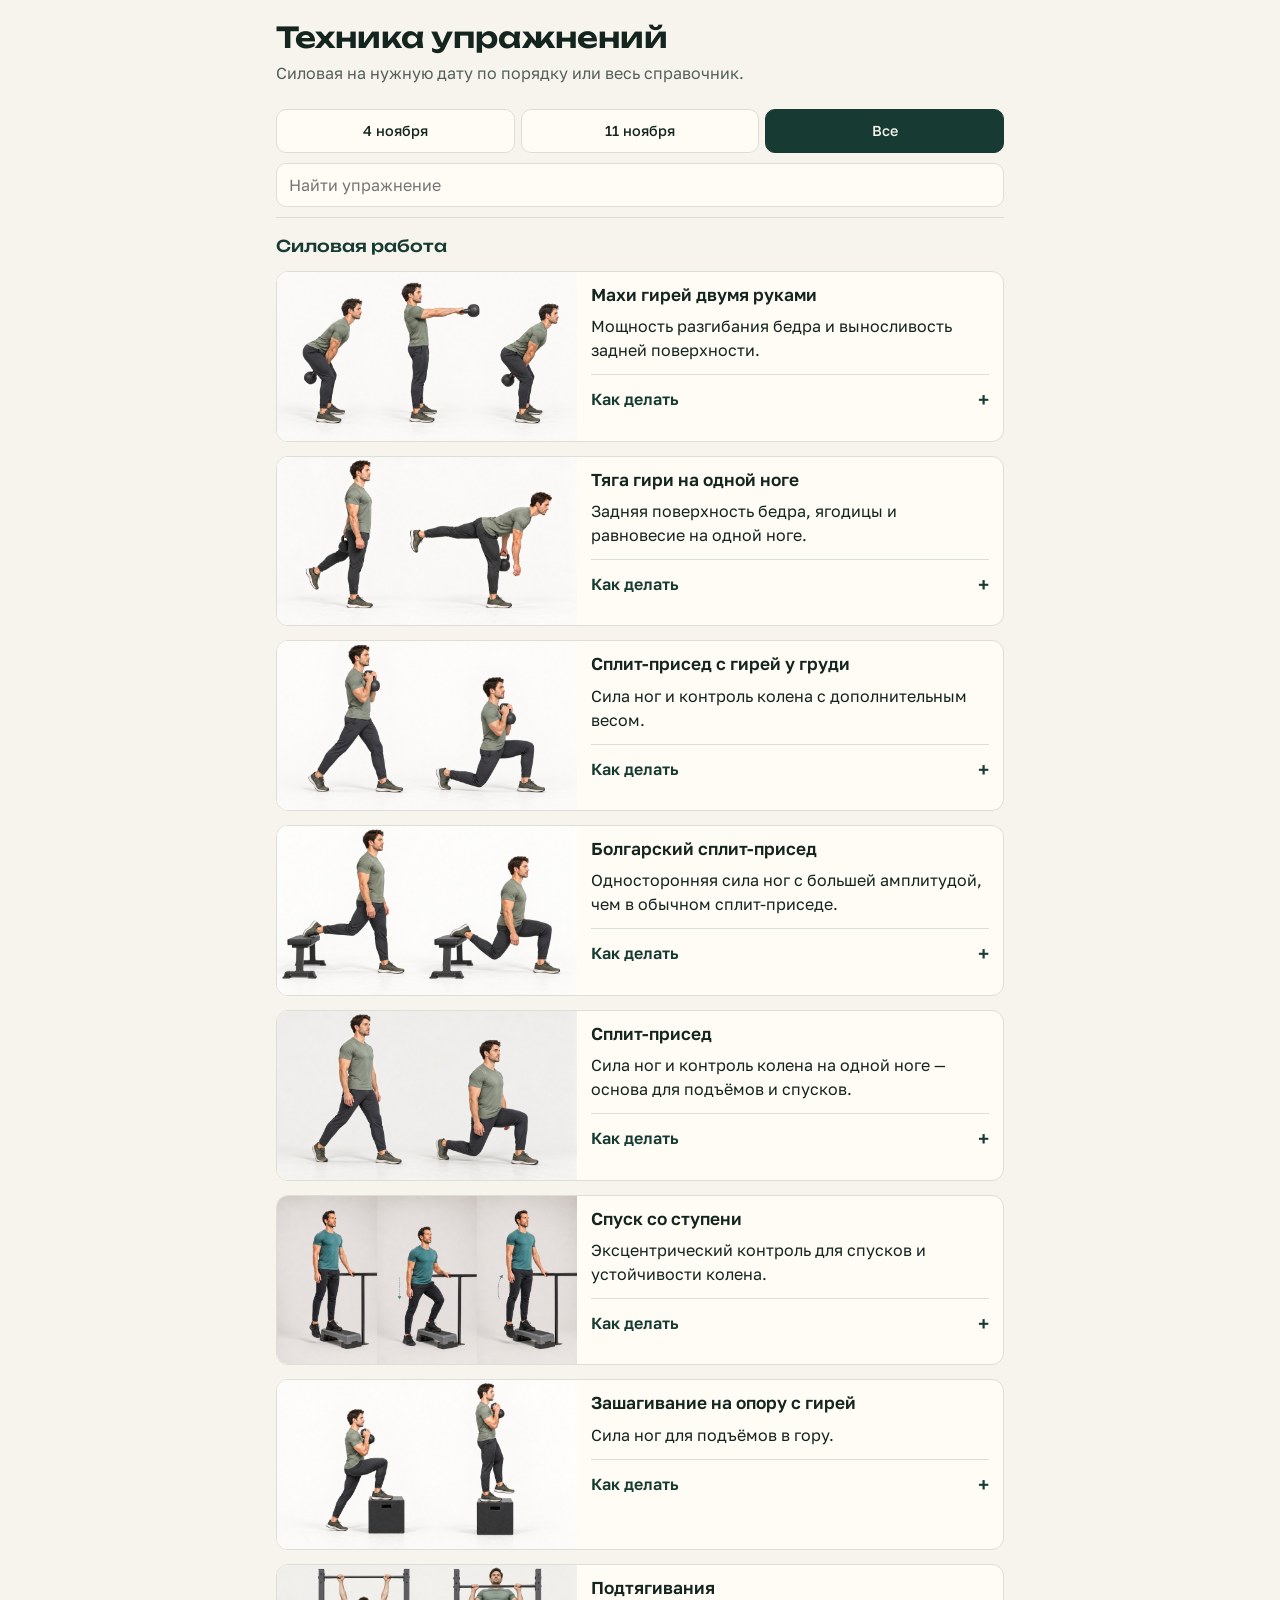
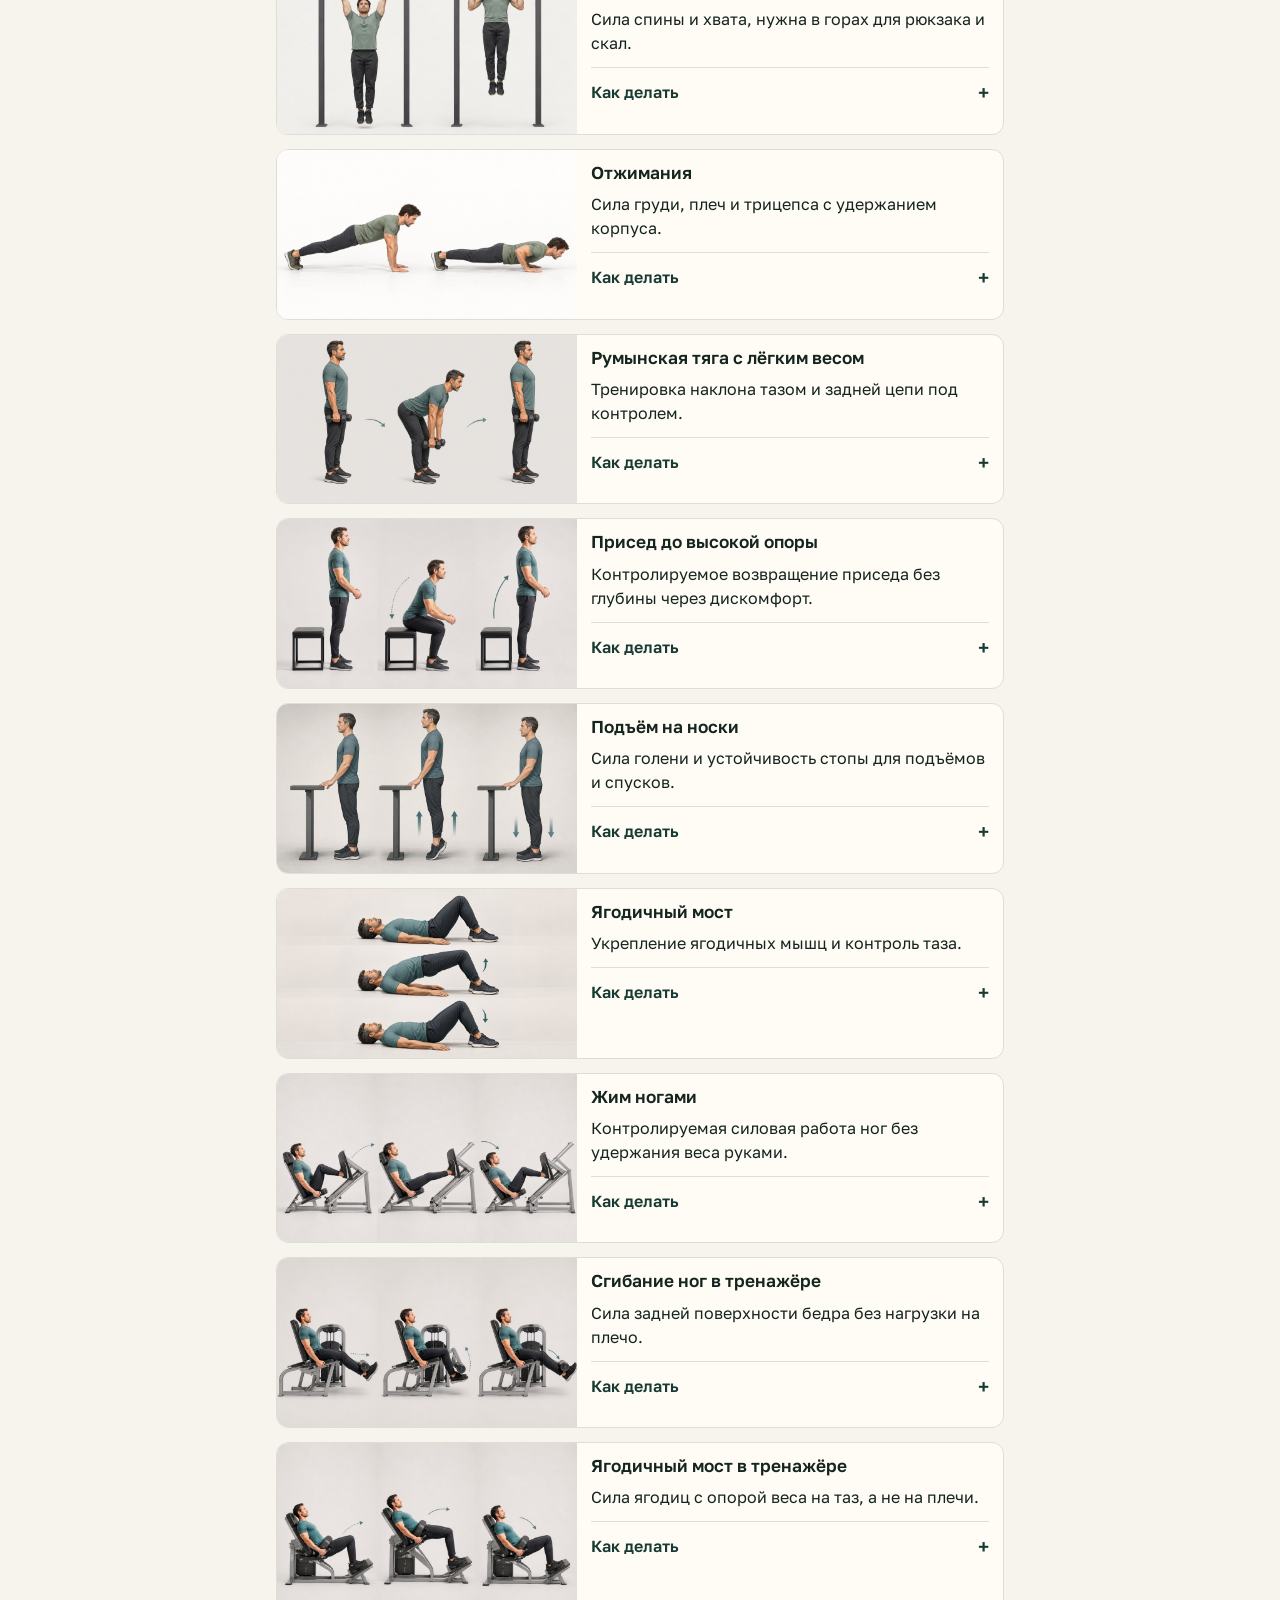
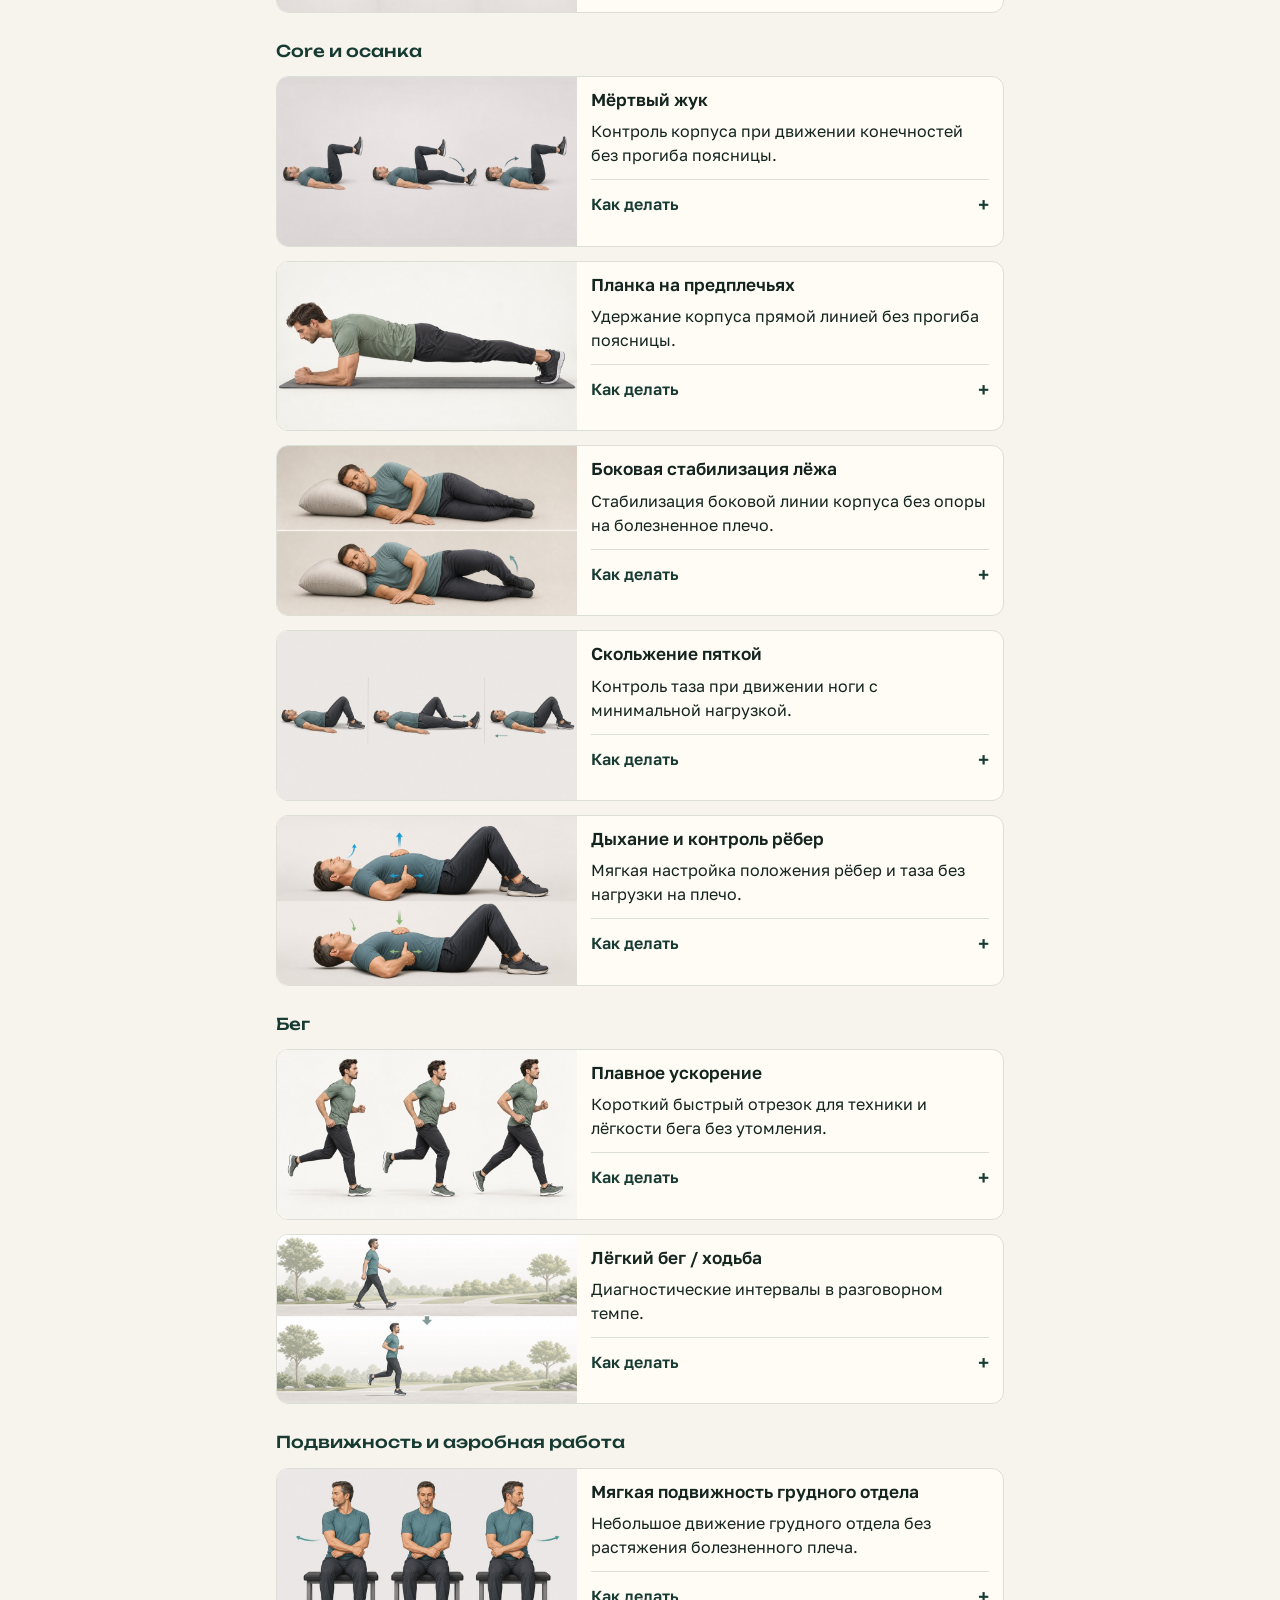
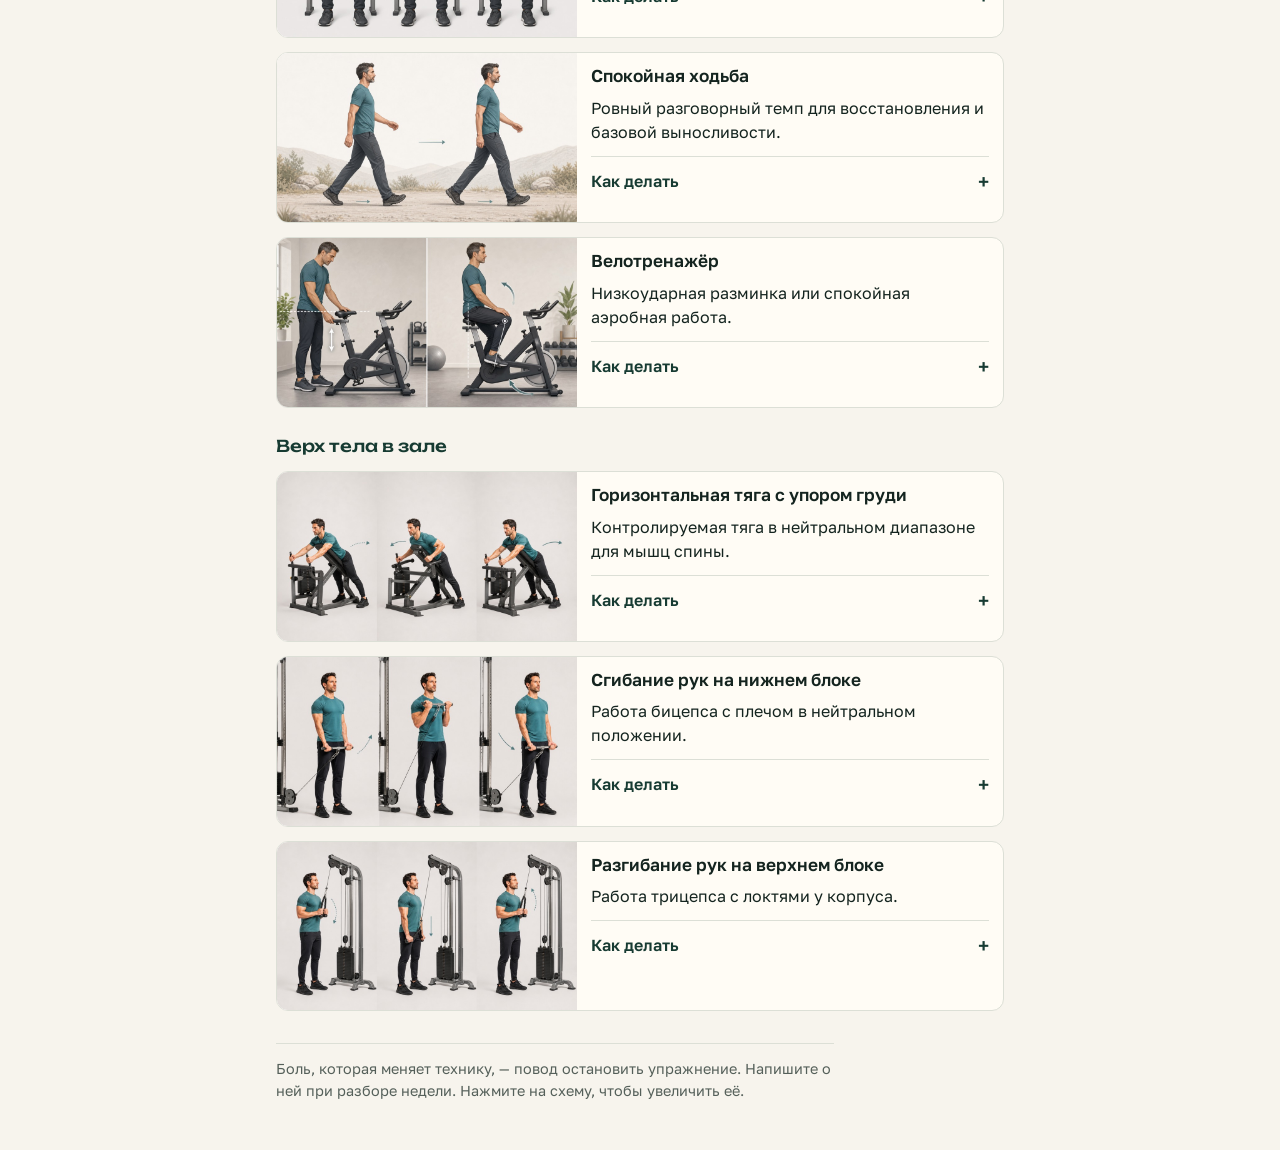
==== technique/index.html @ 40f70eac "feat: страница техники упражнений на GitHub Pages Схемы и техника из каталога приложения и силовые 4" ====
<!doctype html>
<html lang="ru">
<head>
<meta charset="utf-8">
<meta name="viewport" content="width=device-width,initial-scale=1,viewport-fit=cover">
<meta name="robots" content="noindex">
<style>:root{color-scheme:light;padding-top:env(safe-area-inset-top,0px);padding-bottom:env(safe-area-inset-bottom,0px)}body{margin:0;font:14px system-ui}img{max-width:100%}[hidden]{display:none!important}</style>
<title>Техника упражнений</title>
<meta name="claude:viewport-fit-sides" content="cover">
<link rel="preconnect" href="https://fonts.googleapis.com">
<link rel="stylesheet" href="https://fonts.googleapis.com/css2?family=Golos+Text:wght@400;500;600;700&family=Unbounded:wght@500;600&display=swap">
<style>
/* Layout: one column for one hand at the gym; picture first, dose in a sun chip, technique on demand. Colours follow the Горная форма app. */
:root{--bg:#F7F4ED;--surface:#FFFCF5;--fg:#14241F;--muted:#55605A;--line:#DCDFD6;--accent:#173B32;--on-accent:#F7F4ED;--sun:#F2C45E;--on-sun:#2B2208;--sans:"Golos Text",system-ui,-apple-system,"Segoe UI",Roboto,sans-serif;--display:"Unbounded","Golos Text",system-ui,sans-serif}
@media (prefers-color-scheme:dark){:root:not([data-theme="light"]){--bg:#101714;--surface:#17201C;--fg:#E8EEE9;--muted:#A3B0A8;--line:#2C3832;--accent:#A9D1B6;--on-accent:#0D2923;--sun:#F2C45E;--on-sun:#2B2208;color-scheme:dark}}
:root[data-theme="dark"]{--bg:#101714;--surface:#17201C;--fg:#E8EEE9;--muted:#A3B0A8;--line:#2C3832;--accent:#A9D1B6;--on-accent:#0D2923;--sun:#F2C45E;--on-sun:#2B2208;color-scheme:dark}
*{box-sizing:border-box}
body{background:var(--bg);color:var(--fg);font:400 16px/1.5 var(--sans)}
body::before{content:"";position:fixed;inset:0 0 auto;height:env(safe-area-inset-top,0px);z-index:10;background:var(--bg)}
.wrap{max-width:760px;margin:0 auto;padding-left:max(16px,env(safe-area-inset-left,0px));padding-right:max(16px,env(safe-area-inset-right,0px));padding-block:20px 48px}
h1{font:600 clamp(1.35rem,5vw,1.8rem)/1.2 var(--display);margin:0;text-wrap:balance}
.sub{margin:6px 0 0;color:var(--muted)}
.bar{position:sticky;top:env(safe-area-inset-top,0px);z-index:5;background:var(--bg);margin-top:14px;padding-block:10px;display:grid;gap:10px;border-bottom:1px solid var(--line)}
.tabs{display:flex;gap:6px}
.tabs button{flex:1 1 0;min-width:0;min-height:44px;padding:6px 8px;border:1px solid var(--line);border-radius:10px;background:var(--surface);color:var(--fg);font:500 .9rem/1.2 var(--sans);cursor:pointer}
.tabs button[aria-selected="true"]{background:var(--accent);border-color:var(--accent);color:var(--on-accent)}
input[type=search]{width:100%;min-height:44px;padding:8px 12px;border:1px solid var(--line);border-radius:10px;background:var(--surface);color:var(--fg);font:400 1rem var(--sans)}
:focus-visible{outline:2px solid var(--accent);outline-offset:2px}
.view{display:grid;gap:28px;padding-top:18px}
.goal{margin:0;max-width:62ch;color:var(--fg)}
.goal strong{font-weight:600}
.block{display:grid;gap:14px}
.block>header{display:grid;gap:2px}
h2{font:500 1.02rem/1.3 var(--display);margin:0;color:var(--accent)}
.note{margin:0;color:var(--muted);font-size:.875rem}
.ex{display:grid;gap:0;background:var(--surface);border:1px solid var(--line);border-radius:12px;overflow:hidden}
.pic{display:block;width:100%;padding:0;border:0;background:#fff;cursor:zoom-in}
.pic img{display:block;width:100%;height:auto;aspect-ratio:16/9;object-fit:contain}
.body{display:grid;gap:8px;padding:12px 14px 14px;min-width:0}
h3{font:600 1.08rem/1.3 var(--sans);margin:0}
.dose{justify-self:start;margin:0;padding:2px 10px;border-radius:8px;background:var(--sun);color:var(--on-sun);font-weight:600;font-size:.92rem;font-variant-numeric:tabular-nums}
.cue{margin:0;max-width:62ch}
.plain{display:grid;gap:6px;padding-block:2px}
.plain .cue{color:var(--muted)}
details{border-top:1px solid var(--line);margin-top:4px;padding-top:4px}
summary{min-height:40px;display:flex;align-items:center;gap:8px;cursor:pointer;font-weight:600;color:var(--accent);list-style:none}
summary::-webkit-details-marker{display:none}
summary::after{content:"+";font:500 1.25rem/1 var(--sans);margin-left:auto}
details[open] summary::after{content:"−"}
dl{margin:4px 0 6px;display:grid;gap:10px}
dt{font-size:.78rem;font-weight:600;letter-spacing:.04em;text-transform:uppercase;color:var(--muted)}
dd{margin:2px 0 0;max-width:62ch}
dd ul{margin:0;padding-left:1.1em}
.empty{margin:0;color:var(--muted)}
footer{margin-top:32px;padding-top:14px;border-top:1px solid var(--line);color:var(--muted);font-size:.9rem;max-width:62ch}
dialog{border:0;padding:0;max-width:min(96vw,1100px);width:100%;background:#fff;border-radius:12px}
dialog::backdrop{background:rgba(5,15,12,.82)}
dialog img{display:block;width:100%;height:auto}
dialog button{display:block;width:100%;min-height:48px;border:0;background:#173B32;color:#F7F4ED;font:600 1rem var(--sans);cursor:pointer}
@media (min-width:680px){.ex{grid-template-columns:minmax(0,300px) minmax(0,1fr);align-items:start}.pic{height:100%}.pic img{height:100%}}
</style>
<div class="wrap">
<h1>Техника упражнений</h1>
<p class="sub">Силовая на нужную дату по порядку или весь справочник.</p>
<div class="bar">
<div class="tabs" role="tablist" aria-label="Что показать">
<button type="button" role="tab" id="tab-nov4" data-view="nov4" aria-selected="false">4 ноября</button>
<button type="button" role="tab" id="tab-nov11" data-view="nov11" aria-selected="false">11 ноября</button>
<button type="button" role="tab" id="tab-all" data-view="all" aria-selected="false">Все</button>
</div>
<input type="search" id="q" placeholder="Найти упражнение" aria-label="Найти упражнение" hidden>
</div>
<main>
<div class="view" id="view-nov4"><p class="goal"><strong>Усилие 6–7 из 10.</strong> Последние 2–3 повтора даются с трудом. Опускание медленное, техника не ломается. Без боли в колене и плече.</p><div class="plain"><h3>Разминка</h3><p class="dose">8 минут</p><p class="cue">Спокойная ходьба, подвижность суставов, несколько махов и приседаний без веса.</p></div><section class="block"><header><h2>Махи и тяга</h2><p class="note">Круг, 3 раунда · 30 сек между упражнениями · 90 сек после круга</p></header><article class="ex" data-search="махи гирей махи гирей двумя руками мощность разгибания бедра и выносливость задней поверхности. силовая работа ">
<button class="pic" type="button" data-zoom="img/kettlebell_swing.jpg" aria-label="Увеличить схему: Махи гирей"><img src="img/kettlebell_swing.jpg" alt="Схема: Махи гирей" loading="lazy" width="960" height="540"></button>
<div class="body"><h3>Махи гирей</h3><p class="dose">3 × 15 · 16 кг</p><p class="cue">Наклон от таза с ровной спиной, гиря между бёдер, затем резкое разгибание таза: гиря поднимается до груди за счёт бёдер, а не рук.</p>
<details><summary>Как делать</summary><dl>
<dt>Подготовка</dt><dd>Стопы чуть шире плеч, гиря перед собой; наклонитесь от таза с ровной спиной и возьмите её двумя руками.</dd>
<dt>Выполнение</dt><dd>Отведите гирю между бёдер и резко выпрямите таз: гиря поднимается до уровня груди за счёт бёдер, а не рук.</dd>
<dt>Дыхание</dt><dd>Короткий выдох в верхней точке.</dd>
<dt>Частые ошибки</dt><dd><ul><li>Приседать вместо наклона</li><li>Поднимать гирю руками</li><li>Переразгибаться в пояснице вверху</li></ul></dd>
</dl></details></div></article><article class="ex" data-search="тяга гири на одной ноге тяга гири на одной ноге задняя поверхность бедра, ягодицы и равновесие на одной ноге. силовая работа ">
<button class="pic" type="button" data-zoom="img/single_leg_kb_deadlift.jpg" aria-label="Увеличить схему: Тяга гири на одной ноге"><img src="img/single_leg_kb_deadlift.jpg" alt="Схема: Тяга гири на одной ноге" loading="lazy" width="960" height="540"></button>
<div class="body"><h3>Тяга гири на одной ноге</h3><p class="dose">3 × 8 на ногу · 16 кг</p><p class="cue">Гиря в руке со стороны свободной ноги. Наклон от таза с ровной спиной, свободная нога назад на одной линии с корпусом; колено опорной ноги слегка согнуто.</p>
<details><summary>Как делать</summary><dl>
<dt>Подготовка</dt><dd>Встаньте на одну ногу, колено слегка согнуто, гиря в руке со стороны свободной ноги.</dd>
<dt>Выполнение</dt><dd>Наклонитесь от таза с ровной спиной, вытягивая свободную ногу назад на одной линии с корпусом, и вернитесь.</dd>
<dt>Дыхание</dt><dd>Вдох при наклоне, выдох при подъёме.</dd>
<dt>Частые ошибки</dt><dd><ul><li>Округлять спину</li><li>Разворачивать таз</li><li>Тянуться гирей к полу за счёт спины</li></ul></dd>
</dl></details></div></article></section><section class="block"><header><h2>Ноги</h2><p class="note">Обычные подходы</p></header><article class="ex" data-search="сплит-присед с гирей у груди сплит-присед с гирей у груди сила ног и контроль колена с дополнительным весом. силовая работа ">
<button class="pic" type="button" data-zoom="img/goblet_split_squat.jpg" aria-label="Увеличить схему: Сплит-присед с гирей у груди"><img src="img/goblet_split_squat.jpg" alt="Схема: Сплит-присед с гирей у груди" loading="lazy" width="960" height="540"></button>
<div class="body"><h3>Сплит-присед с гирей у груди</h3><p class="dose">3 × 8 на ногу · 16 кг · отдых 90 сек</p><p class="cue">Гиря за рожки у груди, разножка, обе стопы на полу. Три секунды вниз, корпус прямо, колено над стопой.</p>
<details><summary>Как делать</summary><dl>
<dt>Подготовка</dt><dd>Держите гирю за рожки у груди, поставьте ноги в разножку, обе стопы на полу.</dd>
<dt>Выполнение</dt><dd>Опускайтесь вертикально, пока заднее колено почти не коснётся пола; корпус прямо, переднее колено над стопой.</dd>
<dt>Дыхание</dt><dd>Вдох при опускании, выдох при подъёме.</dd>
<dt>Частые ошибки</dt><dd><ul><li>Наклоняться вперёд</li><li>Заваливать колено внутрь</li><li>Отталкиваться задней ногой</li></ul></dd>
</dl></details></div></article><article class="ex" data-search="болгарский сплит-присед болгарский сплит-присед односторонняя сила ног с большей амплитудой, чем в обычном сплит-приседе. силовая работа ">
<button class="pic" type="button" data-zoom="img/bulgarian_split_squat.jpg" aria-label="Увеличить схему: Болгарский сплит-присед"><img src="img/bulgarian_split_squat.jpg" alt="Схема: Болгарский сплит-присед" loading="lazy" width="960" height="540"></button>
<div class="body"><h3>Болгарский сплит-присед</h3><p class="dose">3 × 8 на ногу · медленно вниз · отдых 75 сек</p><p class="cue">Подъём задней стопы на скамье или стуле. Три секунды вниз до бедра почти параллельно полу, колено над стопой.</p>
<details><summary>Как делать</summary><dl>
<dt>Подготовка</dt><dd>Встаньте спиной к устойчивой скамье или стулу и положите на неё подъём задней стопы.</dd>
<dt>Выполнение</dt><dd>Опуститесь до бедра передней ноги почти параллельно полу и поднимитесь; колено над стопой.</dd>
<dt>Дыхание</dt><dd>Вдох при опускании, выдох при подъёме.</dd>
<dt>Частые ошибки</dt><dd><ul><li>Ставить переднюю ногу слишком близко</li><li>Заваливать колено внутрь</li><li>Опираться на заднюю ногу</li></ul></dd>
</dl></details></div></article><article class="ex" data-search="спуск со ступени спуск со ступени эксцентрический контроль для спусков и устойчивости колена. силовая работа ">
<button class="pic" type="button" data-zoom="img/step_down.jpg" aria-label="Увеличить схему: Спуск со ступени"><img src="img/step_down.jpg" alt="Схема: Спуск со ступени" loading="lazy" width="960" height="540"></button>
<div class="body"><h3>Спуск со ступени</h3><p class="dose">2 × 10 на ногу · медленно вниз · отдых 60 сек</p><p class="cue">Ступень повыше, чем раньше. Четыре секунды вниз, таз ровно, колено не заваливается внутрь. Без боли сзади колена.</p>
<details><summary>Как делать</summary><dl>
<dt>Подготовка</dt><dd>Встаньте на устойчивую ступень, для равновесия используйте опору без переноса веса на руку.</dd>
<dt>Выполнение</dt><dd>Опускайте свободную пятку к полу за 4 секунды, колено опорной ноги держите над стопой, таз ровно.</dd>
<dt>Дыхание</dt><dd>Дышите свободно, не задерживайте дыхание.</dd>
<dt>Частые ошибки</dt><dd><ul><li>Падать вниз</li><li>Заваливать колено внутрь</li><li>Брать ступень, на которой колено болит</li></ul></dd>
</dl></details></div></article></section><section class="block"><header><h2>Верх тела</h2><p class="note">Круг, 3 раунда · 30 сек между упражнениями · 90 сек после круга</p></header><article class="ex" data-search="подтягивания подтягивания сила спины и хвата, нужна в горах для рюкзака и скал. силовая работа ">
<button class="pic" type="button" data-zoom="img/pull_up.jpg" aria-label="Увеличить схему: Подтягивания"><img src="img/pull_up.jpg" alt="Схема: Подтягивания" loading="lazy" width="960" height="540"></button>
<div class="body"><h3>Подтягивания</h3><p class="dose">3 × 8</p><p class="cue">Без раскачивания, рывков и отказа.</p>
<details><summary>Как делать</summary><dl>
<dt>Подготовка</dt><dd>Хват сверху чуть шире плеч, повисните на прямых руках, лопатки слегка сведены и опущены.</dd>
<dt>Выполнение</dt><dd>Подтянитесь до подбородка над перекладиной без рывка и раскачки, опуститесь под контролем до прямых рук.</dd>
<dt>Дыхание</dt><dd>Выдох на подъёме, вдох при опускании.</dd>
<dt>Частые ошибки</dt><dd><ul><li>Раскачиваться и помогать ногами</li><li>Не выпрямлять руки внизу</li><li>Тянуться подбородком вперёд</li></ul></dd>
</dl></details></div></article><article class="ex" data-search="отжимания отжимания сила груди, плеч и трицепса с удержанием корпуса. силовая работа ">
<button class="pic" type="button" data-zoom="img/push_up.jpg" aria-label="Увеличить схему: Отжимания"><img src="img/push_up.jpg" alt="Схема: Отжимания" loading="lazy" width="960" height="540"></button>
<div class="body"><h3>Отжимания</h3><p class="dose">3 × 20</p><p class="cue">Локти под 30–45° к корпусу, тело — прямая линия. Закончите до отказа.</p>
<details><summary>Как делать</summary><dl>
<dt>Подготовка</dt><dd>Ладони на полу под плечами, тело — прямая линия от головы до пяток.</dd>
<dt>Выполнение</dt><dd>Опуститесь грудью к полу, локти под углом 30–45° к корпусу, и выжмитесь обратно без провисания таза.</dd>
<dt>Дыхание</dt><dd>Вдох при опускании, выдох при подъёме.</dd>
<dt>Частые ошибки</dt><dd><ul><li>Провисать в пояснице</li><li>Разводить локти в стороны</li><li>Тянуть голову вперёд</li></ul></dd>
</dl></details></div></article></section><section class="block"><header><h2>Икры и core</h2><p class="note">Круг, 2 раунда · 30 сек между упражнениями · 60 сек после круга</p></header><article class="ex" data-search="подъём на носок одной ногой подъём на носки сила голени и устойчивость стопы для подъёмов и спусков. силовая работа ">
<button class="pic" type="button" data-zoom="img/single_leg_calf_raise.jpg" aria-label="Увеличить схему: Подъём на носок одной ногой"><img src="img/single_leg_calf_raise.jpg" alt="Схема: Подъём на носок одной ногой" loading="lazy" width="960" height="540"></button>
<div class="body"><h3>Подъём на носок одной ногой</h3><p class="dose">2 × 15 на ногу</p><p class="cue">Лёгкая опора для равновесия, полная амплитуда, три секунды вниз.</p>
<details><summary>Как делать</summary><dl>
<dt>Подготовка</dt><dd>Встаньте у устойчивой опоры, стопы параллельно, давление распределено равномерно.</dd>
<dt>Выполнение</dt><dd>Поднимитесь на носки, задержитесь и медленно опуститесь до пола.</dd>
<dt>Дыхание</dt><dd>Выдох на подъёме, вдох при опускании.</dd>
<dt>Частые ошибки</dt><dd><ul><li>Заваливать стопы наружу</li><li>Пружинить</li><li>Переносить вес на руки</li></ul></dd>
</dl></details></div></article><article class="ex" data-search="ягодичный мост на одной ноге ягодичный мост укрепление ягодичных мышц и контроль таза. силовая работа ">
<button class="pic" type="button" data-zoom="img/single_leg_bridge.jpg" aria-label="Увеличить схему: Ягодичный мост на одной ноге"><img src="img/single_leg_bridge.jpg" alt="Схема: Ягодичный мост на одной ноге" loading="lazy" width="960" height="540"></button>
<div class="body"><h3>Ягодичный мост на одной ноге</h3><p class="dose">2 × 12 на ногу</p><p class="cue">Таз ровный, пауза вверху.</p>
<details><summary>Как делать</summary><dl>
<dt>Подготовка</dt><dd>Лягте на спину, стопы на ширине таза, колени согнуты, руки лежат без боли.</dd>
<dt>Выполнение</dt><dd>Поднимите таз до прямой линии плечи–таз–колени, сделайте паузу и опуститесь медленно.</dd>
<dt>Дыхание</dt><dd>Выдох на подъёме, вдох при опускании.</dd>
<dt>Частые ошибки</dt><dd><ul><li>Переразгибать поясницу</li><li>Отталкиваться шеей</li><li>Разводить колени</li></ul></dd>
</dl></details></div></article><article class="ex" data-search="мёртвый жук мёртвый жук контроль корпуса при движении конечностей без прогиба поясницы. core и осанка ">
<button class="pic" type="button" data-zoom="img/dead_bug_legs.jpg" aria-label="Увеличить схему: Мёртвый жук"><img src="img/dead_bug_legs.jpg" alt="Схема: Мёртвый жук" loading="lazy" width="960" height="540"></button>
<div class="body"><h3>Мёртвый жук</h3><p class="dose">2 × 10 на сторону</p><p class="cue">Лёжа на спине, рёбра и таз неподвижны, плавно двигайте руками и ногами.</p>
<details><summary>Как делать</summary><dl>
<dt>Подготовка</dt><dd>Лягте на спину, бедра над тазом, руки оставьте в удобном положении.</dd>
<dt>Выполнение</dt><dd>Поочерёдно опускайте пятку к полу, удерживая рёбра и таз неподвижными.</dd>
<dt>Дыхание</dt><dd>Длинный выдох во время опускания ноги, вдох при возврате.</dd>
<dt>Частые ошибки</dt><dd><ul><li>Прогибать поясницу</li><li>Двигаться слишком быстро</li><li>Напрягать плечи</li></ul></dd>
</dl></details></div></article><article class="ex" data-search="планка на предплечьях планка на предплечьях удержание корпуса прямой линией без прогиба поясницы. core и осанка ">
<button class="pic" type="button" data-zoom="img/forearm_plank.jpg" aria-label="Увеличить схему: Планка на предплечьях"><img src="img/forearm_plank.jpg" alt="Схема: Планка на предплечьях" loading="lazy" width="960" height="540"></button>
<div class="body"><h3>Планка на предплечьях</h3><p class="dose">2 × 60 сек</p><p class="cue">Локти под плечами, тело — прямая линия, дыхание свободное.</p>
<details><summary>Как делать</summary><dl>
<dt>Подготовка</dt><dd>Локти точно под плечами, предплечья на полу, опора на носки.</dd>
<dt>Выполнение</dt><dd>Удерживайте прямую линию от головы до пяток: живот подтянут, ягодицы напряжены, таз не проваливается и не поднимается.</dd>
<dt>Дыхание</dt><dd>Дышите ровно, не задерживайте дыхание.</dd>
<dt>Частые ошибки</dt><dd><ul><li>Провисать в пояснице</li><li>Поднимать таз вверх</li><li>Опускать голову</li></ul></dd>
</dl></details></div></article></section><div class="plain"><h3>Завершение</h3><p class="dose">3 минуты</p><p class="cue">Ходьба и восстановление дыхания.</p></div></div>
<div class="view" id="view-nov11" hidden><p class="goal"><strong>Разгрузка: усилие 4–5 из 10.</strong> Меньше подходов и повторов. Без боли в колене и плече.</p><div class="plain"><h3>Разминка</h3><p class="dose">8 минут</p><p class="cue">Спокойная ходьба, подвижность суставов, несколько махов и приседаний без веса.</p></div><section class="block"><header><h2>Махи и тяга</h2><p class="note">Круг, 2 раунда · 30 сек между упражнениями · 90 сек после круга</p></header><article class="ex" data-search="махи гирей махи гирей двумя руками мощность разгибания бедра и выносливость задней поверхности. силовая работа ">
<button class="pic" type="button" data-zoom="img/kettlebell_swing.jpg" aria-label="Увеличить схему: Махи гирей"><img src="img/kettlebell_swing.jpg" alt="Схема: Махи гирей" loading="lazy" width="960" height="540"></button>
<div class="body"><h3>Махи гирей</h3><p class="dose">2 × 15 · 16 кг</p><p class="cue">Наклон от таза с ровной спиной, гиря между бёдер, затем резкое разгибание таза: гиря поднимается до груди за счёт бёдер, а не рук.</p>
<details><summary>Как делать</summary><dl>
<dt>Подготовка</dt><dd>Стопы чуть шире плеч, гиря перед собой; наклонитесь от таза с ровной спиной и возьмите её двумя руками.</dd>
<dt>Выполнение</dt><dd>Отведите гирю между бёдер и резко выпрямите таз: гиря поднимается до уровня груди за счёт бёдер, а не рук.</dd>
<dt>Дыхание</dt><dd>Короткий выдох в верхней точке.</dd>
<dt>Частые ошибки</dt><dd><ul><li>Приседать вместо наклона</li><li>Поднимать гирю руками</li><li>Переразгибаться в пояснице вверху</li></ul></dd>
</dl></details></div></article><article class="ex" data-search="тяга гири на одной ноге тяга гири на одной ноге задняя поверхность бедра, ягодицы и равновесие на одной ноге. силовая работа ">
<button class="pic" type="button" data-zoom="img/single_leg_kb_deadlift.jpg" aria-label="Увеличить схему: Тяга гири на одной ноге"><img src="img/single_leg_kb_deadlift.jpg" alt="Схема: Тяга гири на одной ноге" loading="lazy" width="960" height="540"></button>
<div class="body"><h3>Тяга гири на одной ноге</h3><p class="dose">2 × 6 на ногу · 16 кг</p><p class="cue">Гиря в руке со стороны свободной ноги. Наклон от таза с ровной спиной, свободная нога назад на одной линии с корпусом; колено опорной ноги слегка согнуто.</p>
<details><summary>Как делать</summary><dl>
<dt>Подготовка</dt><dd>Встаньте на одну ногу, колено слегка согнуто, гиря в руке со стороны свободной ноги.</dd>
<dt>Выполнение</dt><dd>Наклонитесь от таза с ровной спиной, вытягивая свободную ногу назад на одной линии с корпусом, и вернитесь.</dd>
<dt>Дыхание</dt><dd>Вдох при наклоне, выдох при подъёме.</dd>
<dt>Частые ошибки</dt><dd><ul><li>Округлять спину</li><li>Разворачивать таз</li><li>Тянуться гирей к полу за счёт спины</li></ul></dd>
</dl></details></div></article></section><section class="block"><header><h2>Ноги</h2><p class="note">Обычные подходы</p></header><article class="ex" data-search="сплит-присед с гирей у груди сплит-присед с гирей у груди сила ног и контроль колена с дополнительным весом. силовая работа ">
<button class="pic" type="button" data-zoom="img/goblet_split_squat.jpg" aria-label="Увеличить схему: Сплит-присед с гирей у груди"><img src="img/goblet_split_squat.jpg" alt="Схема: Сплит-присед с гирей у груди" loading="lazy" width="960" height="540"></button>
<div class="body"><h3>Сплит-присед с гирей у груди</h3><p class="dose">2 × 8 на ногу · 16 кг · отдых 90 сек</p><p class="cue">Гиря за рожки у груди, разножка, обе стопы на полу. Три секунды вниз, корпус прямо, колено над стопой.</p>
<details><summary>Как делать</summary><dl>
<dt>Подготовка</dt><dd>Держите гирю за рожки у груди, поставьте ноги в разножку, обе стопы на полу.</dd>
<dt>Выполнение</dt><dd>Опускайтесь вертикально, пока заднее колено почти не коснётся пола; корпус прямо, переднее колено над стопой.</dd>
<dt>Дыхание</dt><dd>Вдох при опускании, выдох при подъёме.</dd>
<dt>Частые ошибки</dt><dd><ul><li>Наклоняться вперёд</li><li>Заваливать колено внутрь</li><li>Отталкиваться задней ногой</li></ul></dd>
</dl></details></div></article><article class="ex" data-search="спуск со ступени спуск со ступени эксцентрический контроль для спусков и устойчивости колена. силовая работа ">
<button class="pic" type="button" data-zoom="img/step_down.jpg" aria-label="Увеличить схему: Спуск со ступени"><img src="img/step_down.jpg" alt="Схема: Спуск со ступени" loading="lazy" width="960" height="540"></button>
<div class="body"><h3>Спуск со ступени</h3><p class="dose">2 × 8 на ногу · медленно вниз · отдых 60 сек</p><p class="cue">Ступень повыше, чем раньше. Четыре секунды вниз, таз ровно, колено не заваливается внутрь. Без боли сзади колена.</p>
<details><summary>Как делать</summary><dl>
<dt>Подготовка</dt><dd>Встаньте на устойчивую ступень, для равновесия используйте опору без переноса веса на руку.</dd>
<dt>Выполнение</dt><dd>Опускайте свободную пятку к полу за 4 секунды, колено опорной ноги держите над стопой, таз ровно.</dd>
<dt>Дыхание</dt><dd>Дышите свободно, не задерживайте дыхание.</dd>
<dt>Частые ошибки</dt><dd><ul><li>Падать вниз</li><li>Заваливать колено внутрь</li><li>Брать ступень, на которой колено болит</li></ul></dd>
</dl></details></div></article></section><section class="block"><header><h2>Верх тела</h2><p class="note">Круг, 2 раунда · 30 сек между упражнениями · 90 сек после круга</p></header><article class="ex" data-search="подтягивания подтягивания сила спины и хвата, нужна в горах для рюкзака и скал. силовая работа ">
<button class="pic" type="button" data-zoom="img/pull_up.jpg" aria-label="Увеличить схему: Подтягивания"><img src="img/pull_up.jpg" alt="Схема: Подтягивания" loading="lazy" width="960" height="540"></button>
<div class="body"><h3>Подтягивания</h3><p class="dose">2 × 6</p><p class="cue">Без раскачивания, рывков и отказа.</p>
<details><summary>Как делать</summary><dl>
<dt>Подготовка</dt><dd>Хват сверху чуть шире плеч, повисните на прямых руках, лопатки слегка сведены и опущены.</dd>
<dt>Выполнение</dt><dd>Подтянитесь до подбородка над перекладиной без рывка и раскачки, опуститесь под контролем до прямых рук.</dd>
<dt>Дыхание</dt><dd>Выдох на подъёме, вдох при опускании.</dd>
<dt>Частые ошибки</dt><dd><ul><li>Раскачиваться и помогать ногами</li><li>Не выпрямлять руки внизу</li><li>Тянуться подбородком вперёд</li></ul></dd>
</dl></details></div></article><article class="ex" data-search="отжимания отжимания сила груди, плеч и трицепса с удержанием корпуса. силовая работа ">
<button class="pic" type="button" data-zoom="img/push_up.jpg" aria-label="Увеличить схему: Отжимания"><img src="img/push_up.jpg" alt="Схема: Отжимания" loading="lazy" width="960" height="540"></button>
<div class="body"><h3>Отжимания</h3><p class="dose">2 × 15</p><p class="cue">Локти под 30–45° к корпусу, тело — прямая линия. Закончите до отказа.</p>
<details><summary>Как делать</summary><dl>
<dt>Подготовка</dt><dd>Ладони на полу под плечами, тело — прямая линия от головы до пяток.</dd>
<dt>Выполнение</dt><dd>Опуститесь грудью к полу, локти под углом 30–45° к корпусу, и выжмитесь обратно без провисания таза.</dd>
<dt>Дыхание</dt><dd>Вдох при опускании, выдох при подъёме.</dd>
<dt>Частые ошибки</dt><dd><ul><li>Провисать в пояснице</li><li>Разводить локти в стороны</li><li>Тянуть голову вперёд</li></ul></dd>
</dl></details></div></article></section><section class="block"><header><h2>Икры и core</h2><p class="note">Круг, 2 раунда · 30 сек между упражнениями · 60 сек после круга</p></header><article class="ex" data-search="подъём на носок одной ногой подъём на носки сила голени и устойчивость стопы для подъёмов и спусков. силовая работа ">
<button class="pic" type="button" data-zoom="img/single_leg_calf_raise.jpg" aria-label="Увеличить схему: Подъём на носок одной ногой"><img src="img/single_leg_calf_raise.jpg" alt="Схема: Подъём на носок одной ногой" loading="lazy" width="960" height="540"></button>
<div class="body"><h3>Подъём на носок одной ногой</h3><p class="dose">2 × 12 на ногу</p><p class="cue">Лёгкая опора для равновесия, полная амплитуда, три секунды вниз.</p>
<details><summary>Как делать</summary><dl>
<dt>Подготовка</dt><dd>Встаньте у устойчивой опоры, стопы параллельно, давление распределено равномерно.</dd>
<dt>Выполнение</dt><dd>Поднимитесь на носки, задержитесь и медленно опуститесь до пола.</dd>
<dt>Дыхание</dt><dd>Выдох на подъёме, вдох при опускании.</dd>
<dt>Частые ошибки</dt><dd><ul><li>Заваливать стопы наружу</li><li>Пружинить</li><li>Переносить вес на руки</li></ul></dd>
</dl></details></div></article><article class="ex" data-search="ягодичный мост на одной ноге ягодичный мост укрепление ягодичных мышц и контроль таза. силовая работа ">
<button class="pic" type="button" data-zoom="img/single_leg_bridge.jpg" aria-label="Увеличить схему: Ягодичный мост на одной ноге"><img src="img/single_leg_bridge.jpg" alt="Схема: Ягодичный мост на одной ноге" loading="lazy" width="960" height="540"></button>
<div class="body"><h3>Ягодичный мост на одной ноге</h3><p class="dose">2 × 10 на ногу</p><p class="cue">Таз ровный, пауза вверху.</p>
<details><summary>Как делать</summary><dl>
<dt>Подготовка</dt><dd>Лягте на спину, стопы на ширине таза, колени согнуты, руки лежат без боли.</dd>
<dt>Выполнение</dt><dd>Поднимите таз до прямой линии плечи–таз–колени, сделайте паузу и опуститесь медленно.</dd>
<dt>Дыхание</dt><dd>Выдох на подъёме, вдох при опускании.</dd>
<dt>Частые ошибки</dt><dd><ul><li>Переразгибать поясницу</li><li>Отталкиваться шеей</li><li>Разводить колени</li></ul></dd>
</dl></details></div></article><article class="ex" data-search="мёртвый жук мёртвый жук контроль корпуса при движении конечностей без прогиба поясницы. core и осанка ">
<button class="pic" type="button" data-zoom="img/dead_bug_legs.jpg" aria-label="Увеличить схему: Мёртвый жук"><img src="img/dead_bug_legs.jpg" alt="Схема: Мёртвый жук" loading="lazy" width="960" height="540"></button>
<div class="body"><h3>Мёртвый жук</h3><p class="dose">2 × 10 на сторону</p><p class="cue">Лёжа на спине, рёбра и таз неподвижны, плавно двигайте руками и ногами.</p>
<details><summary>Как делать</summary><dl>
<dt>Подготовка</dt><dd>Лягте на спину, бедра над тазом, руки оставьте в удобном положении.</dd>
<dt>Выполнение</dt><dd>Поочерёдно опускайте пятку к полу, удерживая рёбра и таз неподвижными.</dd>
<dt>Дыхание</dt><dd>Длинный выдох во время опускания ноги, вдох при возврате.</dd>
<dt>Частые ошибки</dt><dd><ul><li>Прогибать поясницу</li><li>Двигаться слишком быстро</li><li>Напрягать плечи</li></ul></dd>
</dl></details></div></article><article class="ex" data-search="планка на предплечьях планка на предплечьях удержание корпуса прямой линией без прогиба поясницы. core и осанка ">
<button class="pic" type="button" data-zoom="img/forearm_plank.jpg" aria-label="Увеличить схему: Планка на предплечьях"><img src="img/forearm_plank.jpg" alt="Схема: Планка на предплечьях" loading="lazy" width="960" height="540"></button>
<div class="body"><h3>Планка на предплечьях</h3><p class="dose">2 × 45 сек</p><p class="cue">Локти под плечами, тело — прямая линия, дыхание свободное.</p>
<details><summary>Как делать</summary><dl>
<dt>Подготовка</dt><dd>Локти точно под плечами, предплечья на полу, опора на носки.</dd>
<dt>Выполнение</dt><dd>Удерживайте прямую линию от головы до пяток: живот подтянут, ягодицы напряжены, таз не проваливается и не поднимается.</dd>
<dt>Дыхание</dt><dd>Дышите ровно, не задерживайте дыхание.</dd>
<dt>Частые ошибки</dt><dd><ul><li>Провисать в пояснице</li><li>Поднимать таз вверх</li><li>Опускать голову</li></ul></dd>
</dl></details></div></article></section><div class="plain"><h3>Завершение</h3><p class="dose">3 минуты</p><p class="cue">Ходьба и восстановление дыхания.</p></div></div>
<div class="view" id="view-all" hidden><section class="block" data-group><header><h2>Силовая работа</h2></header><article class="ex" data-search="махи гирей двумя руками махи гирей двумя руками мощность разгибания бедра и выносливость задней поверхности. силовая работа ">
<button class="pic" type="button" data-zoom="img/kettlebell_swing.jpg" aria-label="Увеличить схему: Махи гирей двумя руками"><img src="img/kettlebell_swing.jpg" alt="Схема: Махи гирей двумя руками" loading="lazy" width="960" height="540"></button>
<div class="body"><h3>Махи гирей двумя руками</h3><p class="cue">Мощность разгибания бедра и выносливость задней поверхности.</p>
<details><summary>Как делать</summary><dl>
<dt>Подготовка</dt><dd>Стопы чуть шире плеч, гиря перед собой; наклонитесь от таза с ровной спиной и возьмите её двумя руками.</dd>
<dt>Выполнение</dt><dd>Отведите гирю между бёдер и резко выпрямите таз: гиря поднимается до уровня груди за счёт бёдер, а не рук.</dd>
<dt>Дыхание</dt><dd>Короткий выдох в верхней точке.</dd>
<dt>Частые ошибки</dt><dd><ul><li>Приседать вместо наклона</li><li>Поднимать гирю руками</li><li>Переразгибаться в пояснице вверху</li></ul></dd>
</dl></details></div></article><article class="ex" data-search="тяга гири на одной ноге тяга гири на одной ноге задняя поверхность бедра, ягодицы и равновесие на одной ноге. силовая работа ">
<button class="pic" type="button" data-zoom="img/single_leg_kb_deadlift.jpg" aria-label="Увеличить схему: Тяга гири на одной ноге"><img src="img/single_leg_kb_deadlift.jpg" alt="Схема: Тяга гири на одной ноге" loading="lazy" width="960" height="540"></button>
<div class="body"><h3>Тяга гири на одной ноге</h3><p class="cue">Задняя поверхность бедра, ягодицы и равновесие на одной ноге.</p>
<details><summary>Как делать</summary><dl>
<dt>Подготовка</dt><dd>Встаньте на одну ногу, колено слегка согнуто, гиря в руке со стороны свободной ноги.</dd>
<dt>Выполнение</dt><dd>Наклонитесь от таза с ровной спиной, вытягивая свободную ногу назад на одной линии с корпусом, и вернитесь.</dd>
<dt>Дыхание</dt><dd>Вдох при наклоне, выдох при подъёме.</dd>
<dt>Частые ошибки</dt><dd><ul><li>Округлять спину</li><li>Разворачивать таз</li><li>Тянуться гирей к полу за счёт спины</li></ul></dd>
</dl></details></div></article><article class="ex" data-search="сплит-присед с гирей у груди сплит-присед с гирей у груди сила ног и контроль колена с дополнительным весом. силовая работа ">
<button class="pic" type="button" data-zoom="img/goblet_split_squat.jpg" aria-label="Увеличить схему: Сплит-присед с гирей у груди"><img src="img/goblet_split_squat.jpg" alt="Схема: Сплит-присед с гирей у груди" loading="lazy" width="960" height="540"></button>
<div class="body"><h3>Сплит-присед с гирей у груди</h3><p class="cue">Сила ног и контроль колена с дополнительным весом.</p>
<details><summary>Как делать</summary><dl>
<dt>Подготовка</dt><dd>Держите гирю за рожки у груди, поставьте ноги в разножку, обе стопы на полу.</dd>
<dt>Выполнение</dt><dd>Опускайтесь вертикально, пока заднее колено почти не коснётся пола; корпус прямо, переднее колено над стопой.</dd>
<dt>Дыхание</dt><dd>Вдох при опускании, выдох при подъёме.</dd>
<dt>Частые ошибки</dt><dd><ul><li>Наклоняться вперёд</li><li>Заваливать колено внутрь</li><li>Отталкиваться задней ногой</li></ul></dd>
</dl></details></div></article><article class="ex" data-search="болгарский сплит-присед болгарский сплит-присед односторонняя сила ног с большей амплитудой, чем в обычном сплит-приседе. силовая работа ">
<button class="pic" type="button" data-zoom="img/bulgarian_split_squat.jpg" aria-label="Увеличить схему: Болгарский сплит-присед"><img src="img/bulgarian_split_squat.jpg" alt="Схема: Болгарский сплит-присед" loading="lazy" width="960" height="540"></button>
<div class="body"><h3>Болгарский сплит-присед</h3><p class="cue">Односторонняя сила ног с большей амплитудой, чем в обычном сплит-приседе.</p>
<details><summary>Как делать</summary><dl>
<dt>Подготовка</dt><dd>Встаньте спиной к устойчивой скамье или стулу и положите на неё подъём задней стопы.</dd>
<dt>Выполнение</dt><dd>Опуститесь до бедра передней ноги почти параллельно полу и поднимитесь; колено над стопой.</dd>
<dt>Дыхание</dt><dd>Вдох при опускании, выдох при подъёме.</dd>
<dt>Частые ошибки</dt><dd><ul><li>Ставить переднюю ногу слишком близко</li><li>Заваливать колено внутрь</li><li>Опираться на заднюю ногу</li></ul></dd>
</dl></details></div></article><article class="ex" data-search="сплит-присед сплит-присед сила ног и контроль колена на одной ноге — основа для подъёмов и спусков. силовая работа ">
<button class="pic" type="button" data-zoom="img/split_squat.jpg" aria-label="Увеличить схему: Сплит-присед"><img src="img/split_squat.jpg" alt="Схема: Сплит-присед" loading="lazy" width="960" height="540"></button>
<div class="body"><h3>Сплит-присед</h3><p class="cue">Сила ног и контроль колена на одной ноге — основа для подъёмов и спусков.</p>
<details><summary>Как делать</summary><dl>
<dt>Подготовка</dt><dd>Разножка на ширине таза, обе стопы на полу, вес на передней ноге.</dd>
<dt>Выполнение</dt><dd>Опускайтесь вертикально за три секунды, пока заднее колено почти не коснётся пола, и поднимитесь; переднее колено над стопой.</dd>
<dt>Дыхание</dt><dd>Вдох при опускании, выдох при подъёме.</dd>
<dt>Частые ошибки</dt><dd><ul><li>Наклоняться вперёд</li><li>Заваливать колено внутрь</li><li>Стоять на одной линии, теряя равновесие</li></ul></dd>
</dl></details></div></article><article class="ex" data-search="спуск со ступени спуск со ступени эксцентрический контроль для спусков и устойчивости колена. силовая работа ">
<button class="pic" type="button" data-zoom="img/step_down.jpg" aria-label="Увеличить схему: Спуск со ступени"><img src="img/step_down.jpg" alt="Схема: Спуск со ступени" loading="lazy" width="960" height="540"></button>
<div class="body"><h3>Спуск со ступени</h3><p class="cue">Эксцентрический контроль для спусков и устойчивости колена.</p>
<details><summary>Как делать</summary><dl>
<dt>Подготовка</dt><dd>Встаньте на устойчивую ступень, для равновесия используйте опору без переноса веса на руку.</dd>
<dt>Выполнение</dt><dd>Опускайте свободную пятку к полу за 4 секунды, колено опорной ноги держите над стопой, таз ровно.</dd>
<dt>Дыхание</dt><dd>Дышите свободно, не задерживайте дыхание.</dd>
<dt>Частые ошибки</dt><dd><ul><li>Падать вниз</li><li>Заваливать колено внутрь</li><li>Брать ступень, на которой колено болит</li></ul></dd>
</dl></details></div></article><article class="ex" data-search="зашагивание на опору с гирей зашагивание на опору с гирей сила ног для подъёмов в гору. силовая работа ">
<button class="pic" type="button" data-zoom="img/step_up.jpg" aria-label="Увеличить схему: Зашагивание на опору с гирей"><img src="img/step_up.jpg" alt="Схема: Зашагивание на опору с гирей" loading="lazy" width="960" height="540"></button>
<div class="body"><h3>Зашагивание на опору с гирей</h3><p class="cue">Сила ног для подъёмов в гору.</p>
<details><summary>Как делать</summary><dl>
<dt>Подготовка</dt><dd>Устойчивая опора высотой до колена, гиря у груди.</dd>
<dt>Выполнение</dt><dd>Поставьте на опору всю стопу и встаньте за счёт этой ноги, не отталкиваясь нижней; спуститесь под контролем.</dd>
<dt>Дыхание</dt><dd>Выдох при подъёме, вдох при спуске.</dd>
<dt>Частые ошибки</dt><dd><ul><li>Отталкиваться нижней ногой</li><li>Ставить на опору только носок</li><li>Заваливать колено внутрь</li></ul></dd>
</dl></details></div></article><article class="ex" data-search="подтягивания подтягивания сила спины и хвата, нужна в горах для рюкзака и скал. силовая работа ">
<button class="pic" type="button" data-zoom="img/pull_up.jpg" aria-label="Увеличить схему: Подтягивания"><img src="img/pull_up.jpg" alt="Схема: Подтягивания" loading="lazy" width="960" height="540"></button>
<div class="body"><h3>Подтягивания</h3><p class="cue">Сила спины и хвата, нужна в горах для рюкзака и скал.</p>
<details><summary>Как делать</summary><dl>
<dt>Подготовка</dt><dd>Хват сверху чуть шире плеч, повисните на прямых руках, лопатки слегка сведены и опущены.</dd>
<dt>Выполнение</dt><dd>Подтянитесь до подбородка над перекладиной без рывка и раскачки, опуститесь под контролем до прямых рук.</dd>
<dt>Дыхание</dt><dd>Выдох на подъёме, вдох при опускании.</dd>
<dt>Частые ошибки</dt><dd><ul><li>Раскачиваться и помогать ногами</li><li>Не выпрямлять руки внизу</li><li>Тянуться подбородком вперёд</li></ul></dd>
</dl></details></div></article><article class="ex" data-search="отжимания отжимания сила груди, плеч и трицепса с удержанием корпуса. силовая работа ">
<button class="pic" type="button" data-zoom="img/push_up.jpg" aria-label="Увеличить схему: Отжимания"><img src="img/push_up.jpg" alt="Схема: Отжимания" loading="lazy" width="960" height="540"></button>
<div class="body"><h3>Отжимания</h3><p class="cue">Сила груди, плеч и трицепса с удержанием корпуса.</p>
<details><summary>Как делать</summary><dl>
<dt>Подготовка</dt><dd>Ладони на полу под плечами, тело — прямая линия от головы до пяток.</dd>
<dt>Выполнение</dt><dd>Опуститесь грудью к полу, локти под углом 30–45° к корпусу, и выжмитесь обратно без провисания таза.</dd>
<dt>Дыхание</dt><dd>Вдох при опускании, выдох при подъёме.</dd>
<dt>Частые ошибки</dt><dd><ul><li>Провисать в пояснице</li><li>Разводить локти в стороны</li><li>Тянуть голову вперёд</li></ul></dd>
</dl></details></div></article><article class="ex" data-search="румынская тяга с лёгким весом румынская тяга с лёгким весом тренировка наклона тазом и задней цепи под контролем. силовая работа ">
<button class="pic" type="button" data-zoom="img/hip_hinge.jpg" aria-label="Увеличить схему: Румынская тяга с лёгким весом"><img src="img/hip_hinge.jpg" alt="Схема: Румынская тяга с лёгким весом" loading="lazy" width="960" height="540"></button>
<div class="body"><h3>Румынская тяга с лёгким весом</h3><p class="cue">Тренировка наклона тазом и задней цепи под контролем.</p>
<details><summary>Как делать</summary><dl>
<dt>Подготовка</dt><dd>Стойте устойчиво, вес держите близко к бёдрам, плечи только в безболезненном положении.</dd>
<dt>Выполнение</dt><dd>Отводите таз назад с мягкими коленями, сохраняйте длинную спину и поднимайтесь за счёт ягодиц.</dd>
<dt>Дыхание</dt><dd>Вдох при опускании, выдох при подъёме без натуживания.</dd>
<dt>Частые ошибки</dt><dd><ul><li>Округлять спину</li><li>Уводить вес от ног</li><li>Превращать движение в присед</li></ul></dd>
</dl></details></div></article><article class="ex" data-search="присед до высокой опоры присед до высокой опоры контролируемое возвращение приседа без глубины через дискомфорт. силовая работа ">
<button class="pic" type="button" data-zoom="img/box_squat.jpg" aria-label="Увеличить схему: Присед до высокой опоры"><img src="img/box_squat.jpg" alt="Схема: Присед до высокой опоры" loading="lazy" width="960" height="540"></button>
<div class="body"><h3>Присед до высокой опоры</h3><p class="cue">Контролируемое возвращение приседа без глубины через дискомфорт.</p>
<details><summary>Как делать</summary><dl>
<dt>Подготовка</dt><dd>Встаньте перед высокой скамьёй, стопы устойчиво, вес распределён на всю стопу.</dd>
<dt>Выполнение</dt><dd>Отведите таз назад, коснитесь опоры без расслабления и встаньте, сохраняя колени по линии стоп.</dd>
<dt>Дыхание</dt><dd>Вдох перед опусканием, спокойный выдох при подъёме.</dd>
<dt>Частые ошибки</dt><dd><ul><li>Падать на опору</li><li>Колени внутрь</li><li>Отрывать пятки</li></ul></dd>
</dl></details></div></article><article class="ex" data-search="подъём на носки подъём на носки сила голени и устойчивость стопы для подъёмов и спусков. силовая работа ">
<button class="pic" type="button" data-zoom="img/calf_raise.jpg" aria-label="Увеличить схему: Подъём на носки"><img src="img/calf_raise.jpg" alt="Схема: Подъём на носки" loading="lazy" width="960" height="540"></button>
<div class="body"><h3>Подъём на носки</h3><p class="cue">Сила голени и устойчивость стопы для подъёмов и спусков.</p>
<details><summary>Как делать</summary><dl>
<dt>Подготовка</dt><dd>Встаньте у устойчивой опоры, стопы параллельно, давление распределено равномерно.</dd>
<dt>Выполнение</dt><dd>Поднимитесь на носки, задержитесь и медленно опуститесь до пола.</dd>
<dt>Дыхание</dt><dd>Выдох на подъёме, вдох при опускании.</dd>
<dt>Частые ошибки</dt><dd><ul><li>Заваливать стопы наружу</li><li>Пружинить</li><li>Переносить вес на руки</li></ul></dd>
</dl></details></div></article><article class="ex" data-search="ягодичный мост ягодичный мост укрепление ягодичных мышц и контроль таза. силовая работа ">
<button class="pic" type="button" data-zoom="img/glute_bridge.jpg" aria-label="Увеличить схему: Ягодичный мост"><img src="img/glute_bridge.jpg" alt="Схема: Ягодичный мост" loading="lazy" width="960" height="540"></button>
<div class="body"><h3>Ягодичный мост</h3><p class="cue">Укрепление ягодичных мышц и контроль таза.</p>
<details><summary>Как делать</summary><dl>
<dt>Подготовка</dt><dd>Лягте на спину, стопы на ширине таза, колени согнуты, руки лежат без боли.</dd>
<dt>Выполнение</dt><dd>Поднимите таз до прямой линии плечи–таз–колени, сделайте паузу и опуститесь медленно.</dd>
<dt>Дыхание</dt><dd>Выдох на подъёме, вдох при опускании.</dd>
<dt>Частые ошибки</dt><dd><ul><li>Переразгибать поясницу</li><li>Отталкиваться шеей</li><li>Разводить колени</li></ul></dd>
</dl></details></div></article><article class="ex" data-search="жим ногами жим ногами контролируемая силовая работа ног без удержания веса руками. силовая работа ">
<button class="pic" type="button" data-zoom="img/leg_press.jpg" aria-label="Увеличить схему: Жим ногами"><img src="img/leg_press.jpg" alt="Схема: Жим ногами" loading="lazy" width="960" height="540"></button>
<div class="body"><h3>Жим ногами</h3><p class="cue">Контролируемая силовая работа ног без удержания веса руками.</p>
<details><summary>Как делать</summary><dl>
<dt>Подготовка</dt><dd>Прижмите таз и спину к спинке, стопы поставьте устойчиво.</dd>
<dt>Выполнение</dt><dd>Опускайте платформу под контролем, колени ведите по линии стоп, не блокируйте их резко.</dd>
<dt>Дыхание</dt><dd>Вдох при опускании, выдох при жиме.</dd>
<dt>Частые ошибки</dt><dd><ul><li>Отрывать таз</li><li>Сводить колени</li><li>Резко выпрямлять колени</li></ul></dd>
</dl></details></div></article><article class="ex" data-search="сгибание ног в тренажёре сгибание ног в тренажёре сила задней поверхности бедра без нагрузки на плечо. силовая работа ">
<button class="pic" type="button" data-zoom="img/leg_curl.jpg" aria-label="Увеличить схему: Сгибание ног в тренажёре"><img src="img/leg_curl.jpg" alt="Схема: Сгибание ног в тренажёре" loading="lazy" width="960" height="540"></button>
<div class="body"><h3>Сгибание ног в тренажёре</h3><p class="cue">Сила задней поверхности бедра без нагрузки на плечо.</p>
<details><summary>Как делать</summary><dl>
<dt>Подготовка</dt><dd>Настройте валик над голенью, таз сохраняйте неподвижным.</dd>
<dt>Выполнение</dt><dd>Согните ноги плавно, затем опустите вес за 2–3 секунды.</dd>
<dt>Дыхание</dt><dd>Выдох на сгибании, вдох при возврате.</dd>
<dt>Частые ошибки</dt><dd><ul><li>Отрывать таз</li><li>Бросать вес</li><li>Сокращать диапазон</li></ul></dd>
</dl></details></div></article><article class="ex" data-search="ягодичный мост в тренажёре ягодичный мост в тренажёре сила ягодиц с опорой веса на таз, а не на плечи. силовая работа ">
<button class="pic" type="button" data-zoom="img/hip_thrust_machine.jpg" aria-label="Увеличить схему: Ягодичный мост в тренажёре"><img src="img/hip_thrust_machine.jpg" alt="Схема: Ягодичный мост в тренажёре" loading="lazy" width="960" height="540"></button>
<div class="body"><h3>Ягодичный мост в тренажёре</h3><p class="cue">Сила ягодиц с опорой веса на таз, а не на плечи.</p>
<details><summary>Как делать</summary><dl>
<dt>Подготовка</dt><dd>Расположите валик на тазу, стопы поставьте так, чтобы вверху голени были близки к вертикали.</dd>
<dt>Выполнение</dt><dd>Поднимите таз, сделайте короткую паузу и опуститесь под контролем.</dd>
<dt>Дыхание</dt><dd>Выдох на подъёме, вдох при опускании.</dd>
<dt>Частые ошибки</dt><dd><ul><li>Переразгибать поясницу</li><li>Отталкиваться шеей</li><li>Разводить колени</li></ul></dd>
</dl></details></div></article></section><section class="block" data-group><header><h2>Core и осанка</h2></header><article class="ex" data-search="мёртвый жук мёртвый жук контроль корпуса при движении конечностей без прогиба поясницы. core и осанка ">
<button class="pic" type="button" data-zoom="img/dead_bug_legs.jpg" aria-label="Увеличить схему: Мёртвый жук"><img src="img/dead_bug_legs.jpg" alt="Схема: Мёртвый жук" loading="lazy" width="960" height="540"></button>
<div class="body"><h3>Мёртвый жук</h3><p class="cue">Контроль корпуса при движении конечностей без прогиба поясницы.</p>
<details><summary>Как делать</summary><dl>
<dt>Подготовка</dt><dd>Лягте на спину, бедра над тазом, руки оставьте в удобном положении.</dd>
<dt>Выполнение</dt><dd>Поочерёдно опускайте пятку к полу, удерживая рёбра и таз неподвижными.</dd>
<dt>Дыхание</dt><dd>Длинный выдох во время опускания ноги, вдох при возврате.</dd>
<dt>Частые ошибки</dt><dd><ul><li>Прогибать поясницу</li><li>Двигаться слишком быстро</li><li>Напрягать плечи</li></ul></dd>
</dl></details></div></article><article class="ex" data-search="планка на предплечьях планка на предплечьях удержание корпуса прямой линией без прогиба поясницы. core и осанка ">
<button class="pic" type="button" data-zoom="img/forearm_plank.jpg" aria-label="Увеличить схему: Планка на предплечьях"><img src="img/forearm_plank.jpg" alt="Схема: Планка на предплечьях" loading="lazy" width="960" height="540"></button>
<div class="body"><h3>Планка на предплечьях</h3><p class="cue">Удержание корпуса прямой линией без прогиба поясницы.</p>
<details><summary>Как делать</summary><dl>
<dt>Подготовка</dt><dd>Локти точно под плечами, предплечья на полу, опора на носки.</dd>
<dt>Выполнение</dt><dd>Удерживайте прямую линию от головы до пяток: живот подтянут, ягодицы напряжены, таз не проваливается и не поднимается.</dd>
<dt>Дыхание</dt><dd>Дышите ровно, не задерживайте дыхание.</dd>
<dt>Частые ошибки</dt><dd><ul><li>Провисать в пояснице</li><li>Поднимать таз вверх</li><li>Опускать голову</li></ul></dd>
</dl></details></div></article><article class="ex" data-search="боковая стабилизация лёжа боковая стабилизация лёжа стабилизация боковой линии корпуса без опоры на болезненное плечо. core и осанка ">
<button class="pic" type="button" data-zoom="img/side_core.jpg" aria-label="Увеличить схему: Боковая стабилизация лёжа"><img src="img/side_core.jpg" alt="Схема: Боковая стабилизация лёжа" loading="lazy" width="960" height="540"></button>
<div class="body"><h3>Боковая стабилизация лёжа</h3><p class="cue">Стабилизация боковой линии корпуса без опоры на болезненное плечо.</p>
<details><summary>Как делать</summary><dl>
<dt>Подготовка</dt><dd>Лягте на бок, согните ноги, подложите опору под голову, плечо полностью расслабьте.</dd>
<dt>Выполнение</dt><dd>Удерживайте рёбра над тазом и слегка приподнимайте верхнее колено или ногу по варианту плана.</dd>
<dt>Дыхание</dt><dd>Дышите ровно, не задерживайте дыхание во время удержания.</dd>
<dt>Частые ошибки</dt><dd><ul><li>Заваливать таз назад</li><li>Напрягать шею</li><li>Опираться на болезненное плечо</li></ul></dd>
</dl></details></div></article><article class="ex" data-search="скольжение пяткой скольжение пяткой контроль таза при движении ноги с минимальной нагрузкой. core и осанка ">
<button class="pic" type="button" data-zoom="img/heel_slide.jpg" aria-label="Увеличить схему: Скольжение пяткой"><img src="img/heel_slide.jpg" alt="Схема: Скольжение пяткой" loading="lazy" width="960" height="540"></button>
<div class="body"><h3>Скольжение пяткой</h3><p class="cue">Контроль таза при движении ноги с минимальной нагрузкой.</p>
<details><summary>Как делать</summary><dl>
<dt>Подготовка</dt><dd>Лягте на спину, согните колени, найдите спокойное нейтральное положение таза.</dd>
<dt>Выполнение</dt><dd>Медленно выпрямляйте одну ногу скольжением пятки и возвращайте её без движения таза.</dd>
<dt>Дыхание</dt><dd>Выдыхайте во время выпрямления, вдыхайте при возврате.</dd>
<dt>Частые ошибки</dt><dd><ul><li>Прогибаться в пояснице</li><li>Торопиться</li><li>Тянуть носок вместо скольжения</li></ul></dd>
</dl></details></div></article><article class="ex" data-search="дыхание и контроль рёбер дыхание и контроль рёбер мягкая настройка положения рёбер и таза без нагрузки на плечо. core и осанка ">
<button class="pic" type="button" data-zoom="img/breathing.jpg" aria-label="Увеличить схему: Дыхание и контроль рёбер"><img src="img/breathing.jpg" alt="Схема: Дыхание и контроль рёбер" loading="lazy" width="960" height="540"></button>
<div class="body"><h3>Дыхание и контроль рёбер</h3><p class="cue">Мягкая настройка положения рёбер и таза без нагрузки на плечо.</p>
<details><summary>Как делать</summary><dl>
<dt>Подготовка</dt><dd>Лягте на спину, колени согнуты, стопы на полу, руки расположите без боли.</dd>
<dt>Выполнение</dt><dd>На длинном выдохе мягко опустите нижние рёбра; на вдохе расширяйте корпус во все стороны.</dd>
<dt>Дыхание</dt><dd>Выдох немного длиннее вдоха, без задержки и напряжения шеи.</dd>
<dt>Частые ошибки</dt><dd><ul><li>Поднимать плечи</li><li>Сильно прижимать поясницу</li><li>Задерживать дыхание</li></ul></dd>
</dl></details></div></article></section><section class="block" data-group><header><h2>Бег</h2></header><article class="ex" data-search="плавное ускорение плавное ускорение короткий быстрый отрезок для техники и лёгкости бега без утомления. бег ">
<button class="pic" type="button" data-zoom="img/strides.jpg" aria-label="Увеличить схему: Плавное ускорение"><img src="img/strides.jpg" alt="Схема: Плавное ускорение" loading="lazy" width="960" height="540"></button>
<div class="body"><h3>Плавное ускорение</h3><p class="cue">Короткий быстрый отрезок для техники и лёгкости бега без утомления.</p>
<details><summary>Как делать</summary><dl>
<dt>Подготовка</dt><dd>Ровный участок 80–100 метров после основной части лёгкого бега.</dd>
<dt>Выполнение</dt><dd>За 20 секунд плавно наберите скорость до быстрой, но расслабленной, и так же плавно сбросьте; не спринт.</dd>
<dt>Дыхание</dt><dd>Дыхание учащается, но ускорение не должно вызывать одышки.</dd>
<dt>Частые ошибки</dt><dd><ul><li>Бежать на максимум</li><li>Зажимать плечи и кисти</li><li>Длинный шаг с ударом пяткой</li></ul></dd>
</dl></details></div></article><article class="ex" data-search="лёгкий бег / ходьба лёгкий бег / ходьба диагностические интервалы в разговорном темпе. бег ">
<button class="pic" type="button" data-zoom="img/run_walk.jpg" aria-label="Увеличить схему: Лёгкий бег / ходьба"><img src="img/run_walk.jpg" alt="Схема: Лёгкий бег / ходьба" loading="lazy" width="960" height="540"></button>
<div class="body"><h3>Лёгкий бег / ходьба</h3><p class="cue">Диагностические интервалы в разговорном темпе.</p>
<details><summary>Как делать</summary><dl>
<dt>Подготовка</dt><dd>Начните после ходьбы, выберите ровную поверхность и короткий естественный шаг.</dd>
<dt>Выполнение</dt><dd>Чередуйте бег и ходьбу по таймеру, не ускоряйтесь к концу интервалов.</dd>
<dt>Дыхание</dt><dd>Дыхание остаётся контролируемым; остановитесь при нарастании боли.</dd>
<dt>Частые ошибки</dt><dd><ul><li>Бежать быстрее разговорного темпа</li><li>Удлинять шаг</li><li>Игнорировать боль за коленом</li></ul></dd>
</dl></details></div></article></section><section class="block" data-group><header><h2>Подвижность и аэробная работа</h2></header><article class="ex" data-search="мягкая подвижность грудного отдела мягкая подвижность грудного отдела небольшое движение грудного отдела без растяжения болезненного плеча. мобильность ">
<button class="pic" type="button" data-zoom="img/thoracic_mobility.jpg" aria-label="Увеличить схему: Мягкая подвижность грудного отдела"><img src="img/thoracic_mobility.jpg" alt="Схема: Мягкая подвижность грудного отдела" loading="lazy" width="960" height="540"></button>
<div class="body"><h3>Мягкая подвижность грудного отдела</h3><p class="cue">Небольшое движение грудного отдела без растяжения болезненного плеча.</p>
<details><summary>Как делать</summary><dl>
<dt>Подготовка</dt><dd>Сядьте устойчиво, руки расположите перед собой в безболезненном положении.</dd>
<dt>Выполнение</dt><dd>Плавно поворачивайте грудную клетку в комфортном диапазоне, таз оставляйте неподвижным.</dd>
<dt>Дыхание</dt><dd>Выдыхайте в повороте, вдыхайте при возврате в центр.</dd>
<dt>Частые ошибки</dt><dd><ul><li>Двигать тазом</li><li>Форсировать амплитуду</li><li>Отводить плечо через боль</li></ul></dd>
</dl></details></div></article><article class="ex" data-search="спокойная ходьба спокойная ходьба ровный разговорный темп для восстановления и базовой выносливости. аэробная работа ">
<button class="pic" type="button" data-zoom="img/walk.jpg" aria-label="Увеличить схему: Спокойная ходьба"><img src="img/walk.jpg" alt="Схема: Спокойная ходьба" loading="lazy" width="960" height="540"></button>
<div class="body"><h3>Спокойная ходьба</h3><p class="cue">Ровный разговорный темп для восстановления и базовой выносливости.</p>
<details><summary>Как делать</summary><dl>
<dt>Подготовка</dt><dd>Выпрямитесь без избыточного прогиба, взгляд вперёд, шаг естественной длины.</dd>
<dt>Выполнение</dt><dd>Перекатывайте стопу мягко, держите ритм ровным, не ускоряйтесь на подъёмах.</dd>
<dt>Дыхание</dt><dd>Дышите свободно; сохраняйте возможность говорить полными фразами.</dd>
<dt>Частые ошибки</dt><dd><ul><li>Слишком длинный шаг</li><li>Зажатые плечи</li><li>Резкое увеличение темпа</li></ul></dd>
</dl></details></div></article><article class="ex" data-search="велотренажёр велотренажёр низкоударная разминка или спокойная аэробная работа. аэробная работа ">
<button class="pic" type="button" data-zoom="img/stationary_bike.jpg" aria-label="Увеличить схему: Велотренажёр"><img src="img/stationary_bike.jpg" alt="Схема: Велотренажёр" loading="lazy" width="960" height="540"></button>
<div class="body"><h3>Велотренажёр</h3><p class="cue">Низкоударная разминка или спокойная аэробная работа.</p>
<details><summary>Как делать</summary><dl>
<dt>Подготовка</dt><dd>Настройте седло так, чтобы колено в нижней точке оставалось слегка согнутым.</dd>
<dt>Выполнение</dt><dd>Крутите педали ровно, колени направляйте по линии стоп, корпус держите спокойно.</dd>
<dt>Дыхание</dt><dd>Дышите ритмично, не задерживайте дыхание при росте сопротивления.</dd>
<dt>Частые ошибки</dt><dd><ul><li>Слишком низкое седло</li><li>Колени заваливаются внутрь</li><li>Высокое сопротивление на разминке</li></ul></dd>
</dl></details></div></article></section><section class="block" data-group><header><h2>Верх тела в зале</h2></header><article class="ex" data-search="горизонтальная тяга с упором груди горизонтальная тяга с упором груди контролируемая тяга в нейтральном диапазоне для мышц спины. возврат силы верха ">
<button class="pic" type="button" data-zoom="img/chest_supported_row.jpg" aria-label="Увеличить схему: Горизонтальная тяга с упором груди"><img src="img/chest_supported_row.jpg" alt="Схема: Горизонтальная тяга с упором груди" loading="lazy" width="960" height="540"></button>
<div class="body"><h3>Горизонтальная тяга с упором груди</h3><p class="cue">Контролируемая тяга в нейтральном диапазоне для мышц спины.</p>
<details><summary>Как делать</summary><dl>
<dt>Подготовка</dt><dd>Настройте тренажёр так, чтобы грудь оставалась на опоре, локти были близко к корпусу.</dd>
<dt>Выполнение</dt><dd>После очного разрешения тяните рукояти без отведения локтей и без боли.</dd>
<dt>Дыхание</dt><dd>Выдох во время тяги, вдох при возврате.</dd>
<dt>Частые ошибки</dt><dd><ul><li>Отрывать грудь от опоры</li><li>Поднимать плечи</li><li>Уводить локти в стороны</li></ul></dd>
</dl></details></div></article><article class="ex" data-search="сгибание рук на нижнем блоке сгибание рук на нижнем блоке работа бицепса с плечом в нейтральном положении. возврат силы верха ">
<button class="pic" type="button" data-zoom="img/biceps_cable.jpg" aria-label="Увеличить схему: Сгибание рук на нижнем блоке"><img src="img/biceps_cable.jpg" alt="Схема: Сгибание рук на нижнем блоке" loading="lazy" width="960" height="540"></button>
<div class="body"><h3>Сгибание рук на нижнем блоке</h3><p class="cue">Работа бицепса с плечом в нейтральном положении.</p>
<details><summary>Как делать</summary><dl>
<dt>Подготовка</dt><dd>Встаньте устойчиво, локти держите у корпуса, плечи расслабьте.</dd>
<dt>Выполнение</dt><dd>После очного разрешения сгибайте руки, не уводя локти вперёд.</dd>
<dt>Дыхание</dt><dd>Выдох на сгибании, вдох на опускании.</dd>
<dt>Частые ошибки</dt><dd><ul><li>Раскачиваться</li><li>Выводить локти вперёд</li><li>Поднимать плечи</li></ul></dd>
</dl></details></div></article><article class="ex" data-search="разгибание рук на верхнем блоке разгибание рук на верхнем блоке работа трицепса с локтями у корпуса. возврат силы верха ">
<button class="pic" type="button" data-zoom="img/triceps_cable.jpg" aria-label="Увеличить схему: Разгибание рук на верхнем блоке"><img src="img/triceps_cable.jpg" alt="Схема: Разгибание рук на верхнем блоке" loading="lazy" width="960" height="540"></button>
<div class="body"><h3>Разгибание рук на верхнем блоке</h3><p class="cue">Работа трицепса с локтями у корпуса.</p>
<details><summary>Как делать</summary><dl>
<dt>Подготовка</dt><dd>Встаньте лицом к блоку, локти прижмите к корпусу, плечи не поднимайте.</dd>
<dt>Выполнение</dt><dd>После очного разрешения выпрямляйте локти без движения плеча.</dd>
<dt>Дыхание</dt><dd>Выдох на разгибании, вдох при возврате.</dd>
<dt>Частые ошибки</dt><dd><ul><li>Уводить локти в стороны</li><li>Наклоняться на вес</li><li>Поднимать плечи</li></ul></dd>
</dl></details></div></article></section><p class="empty" id="none" hidden>Такого упражнения здесь нет. Попробуйте другое слово: например, «присед» или «гиря».</p></div>
</main>
<footer>Боль, которая меняет технику, — повод остановить упражнение. Напишите о ней при разборе недели. Нажмите на схему, чтобы увеличить её.</footer>
</div>
<dialog id="zoom"><img id="zoom-img" alt=""><button type="button" id="zoom-close">Закрыть</button></dialog>
<script>
(function(){
  var views=['nov4','nov11','all'];
  var q=document.getElementById('q');
  function show(v){
    views.forEach(function(n){
      document.getElementById('view-'+n).hidden=n!==v;
      document.getElementById('tab-'+n).setAttribute('aria-selected',String(n===v));
    });
    q.hidden=v!=='all';
    window.scrollTo(0,0);
  }
  function defaultView(){
    var h=location.hash.slice(1);
    if(views.indexOf(h)>=0) return h;
    var now=new Date(),y=now.getFullYear();
    if(y===2026&&now<new Date(2026,10,5)) return 'nov4';
    if(y===2026&&now<new Date(2026,10,12)) return 'nov11';
    return 'all';
  }
  document.querySelectorAll('[data-view]').forEach(function(b){b.addEventListener('click',function(){show(b.dataset.view)})});
  q.addEventListener('input',function(){
    var s=q.value.trim().toLowerCase(),any=false;
    document.querySelectorAll('#view-all [data-group]').forEach(function(g){
      var vis=false;
      g.querySelectorAll('.ex').forEach(function(c){var m=c.dataset.search.indexOf(s)>=0;c.hidden=!m;vis=vis||m});
      g.hidden=!vis;any=any||vis;
    });
    document.getElementById('none').hidden=any;
  });
  var d=document.getElementById('zoom'),zi=document.getElementById('zoom-img');
  document.addEventListener('click',function(ev){
    var b=ev.target.closest&&ev.target.closest('[data-zoom]');
    if(b){zi.src=b.dataset.zoom;zi.alt=b.getAttribute('aria-label');d.showModal()}
  });
  document.getElementById('zoom-close').addEventListener('click',function(){d.close()});
  d.addEventListener('click',function(ev){if(ev.target===d)d.close()});
  show(defaultView());
})();
</script>

</html>
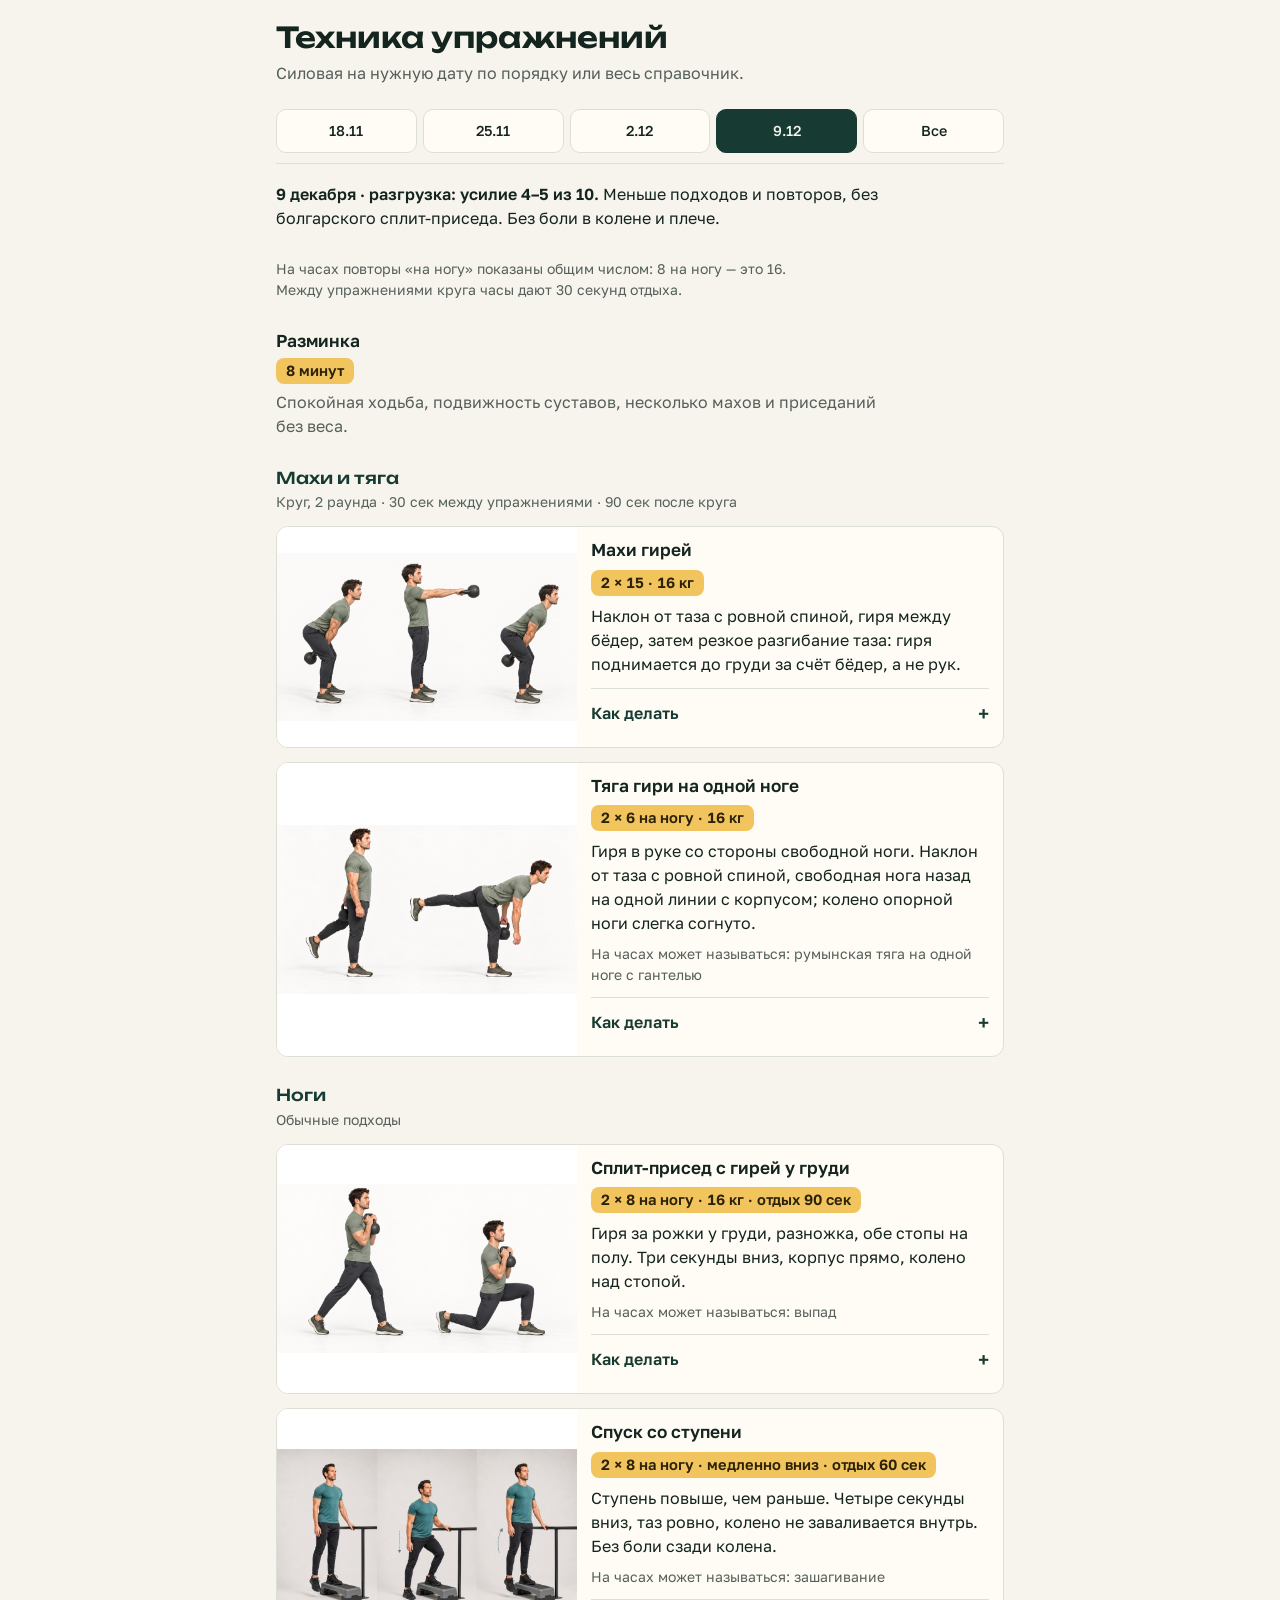
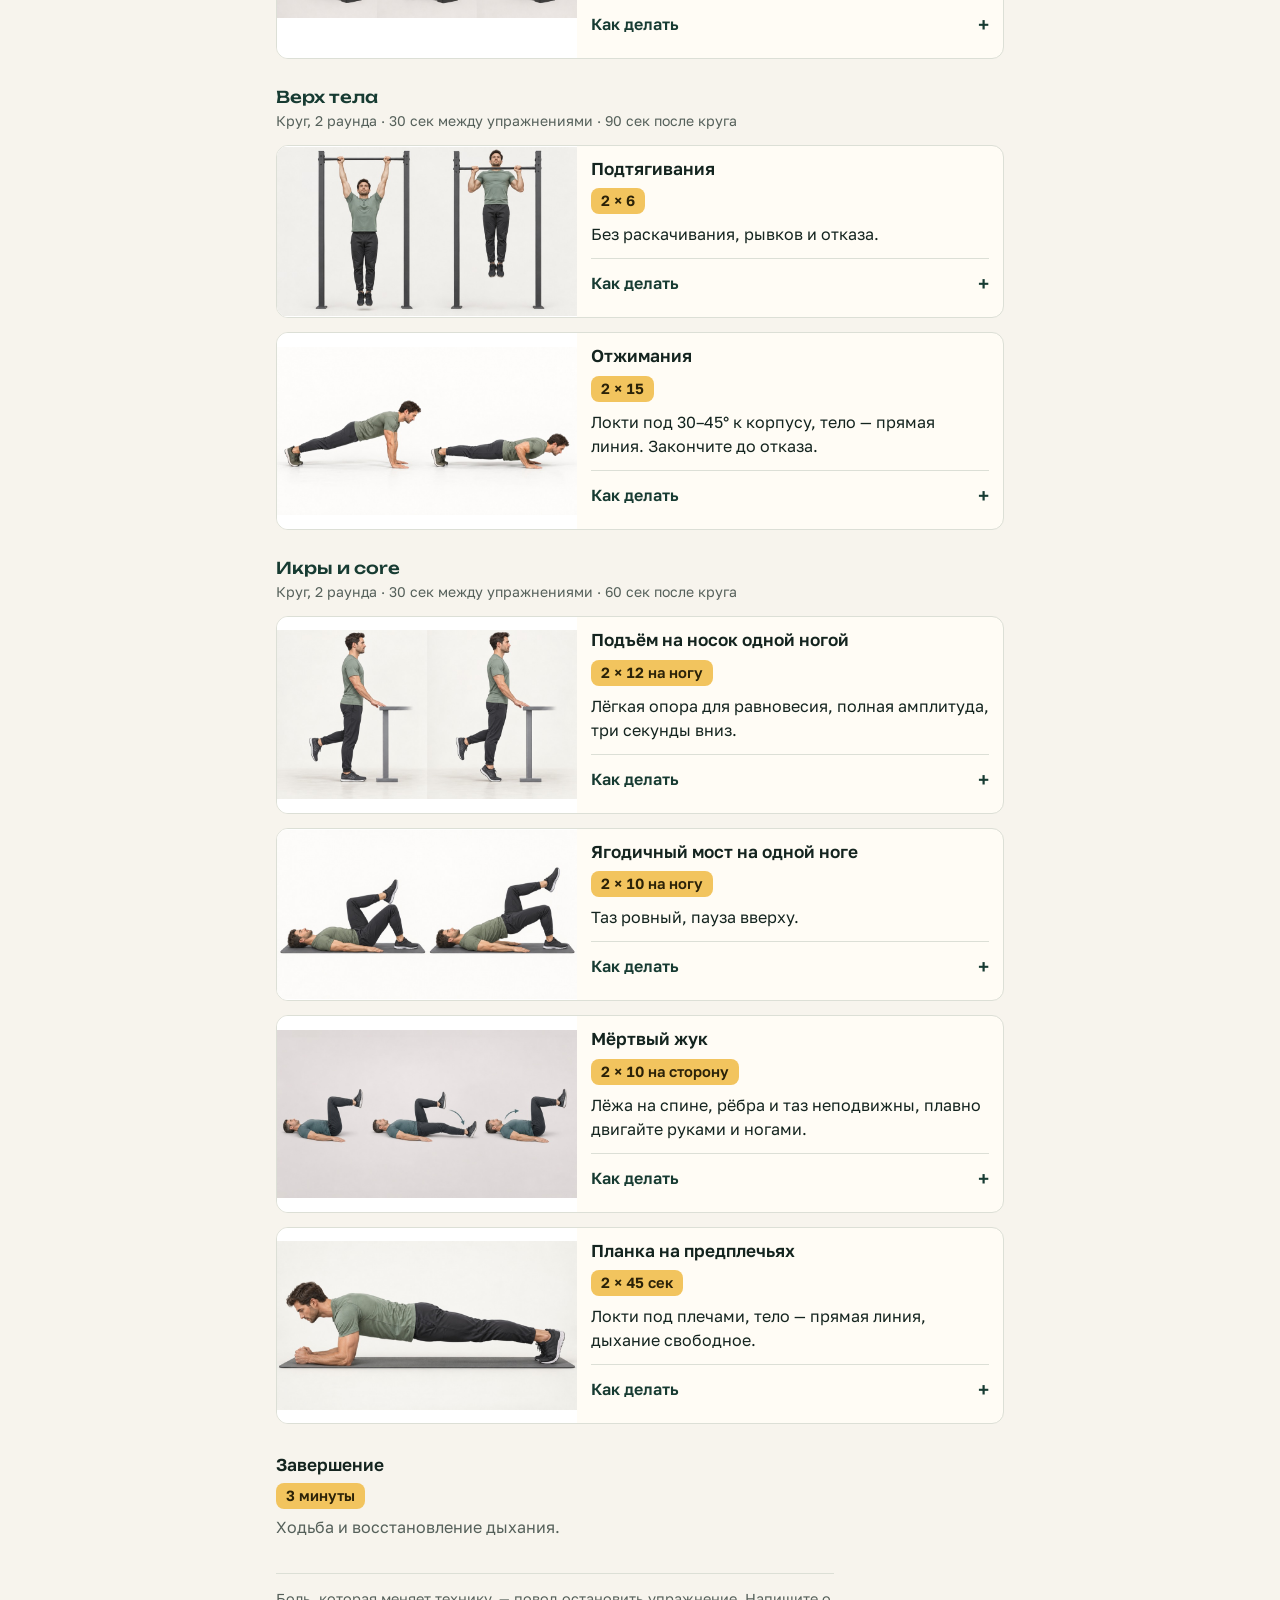
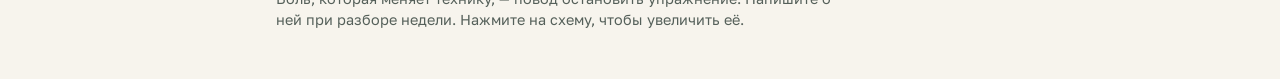
==== commit 71f3c2e1: "feat: страница техники — силовые блока 16.11–13.12 Вкладки 18.11, 25.11, 2.12 и 9.12 вместо 4 и 11 н" ====
--- a/technique/index.html
+++ b/technique/index.html
@@ -40,6 +40,7 @@
 h3{font:600 1.08rem/1.3 var(--sans);margin:0}
 .dose{justify-self:start;margin:0;padding:2px 10px;border-radius:8px;background:var(--sun);color:var(--on-sun);font-weight:600;font-size:.92rem;font-variant-numeric:tabular-nums}
 .cue{margin:0;max-width:62ch}
+.watch{margin:0;color:var(--muted);font-size:.875rem}
 .plain{display:grid;gap:6px;padding-block:2px}
 .plain .cue{color:var(--muted)}
 details{border-top:1px solid var(--line);margin-top:4px;padding-top:4px}
@@ -64,14 +65,16 @@
 <p class="sub">Силовая на нужную дату по порядку или весь справочник.</p>
 <div class="bar">
 <div class="tabs" role="tablist" aria-label="Что показать">
-<button type="button" role="tab" id="tab-nov4" data-view="nov4" aria-selected="false">4 ноября</button>
-<button type="button" role="tab" id="tab-nov11" data-view="nov11" aria-selected="false">11 ноября</button>
+<button type="button" role="tab" id="tab-w1" data-view="w1" aria-selected="false">18.11</button>
+<button type="button" role="tab" id="tab-w2" data-view="w2" aria-selected="false">25.11</button>
+<button type="button" role="tab" id="tab-w3" data-view="w3" aria-selected="false">2.12</button>
+<button type="button" role="tab" id="tab-w4" data-view="w4" aria-selected="false">9.12</button>
 <button type="button" role="tab" id="tab-all" data-view="all" aria-selected="false">Все</button>
 </div>
 <input type="search" id="q" placeholder="Найти упражнение" aria-label="Найти упражнение" hidden>
 </div>
 <main>
-<div class="view" id="view-nov4"><p class="goal"><strong>Усилие 6–7 из 10.</strong> Последние 2–3 повтора даются с трудом. Опускание медленное, техника не ломается. Без боли в колене и плече.</p><div class="plain"><h3>Разминка</h3><p class="dose">8 минут</p><p class="cue">Спокойная ходьба, подвижность суставов, несколько махов и приседаний без веса.</p></div><section class="block"><header><h2>Махи и тяга</h2><p class="note">Круг, 3 раунда · 30 сек между упражнениями · 90 сек после круга</p></header><article class="ex" data-search="махи гирей махи гирей двумя руками мощность разгибания бедра и выносливость задней поверхности. силовая работа ">
+<div class="view" id="view-w1"><p class="goal"><strong>18 ноября · неделя 1.</strong> Возврат к уровню 4 ноября после разгрузки.</p><p class="goal"><strong>Усилие 6–7 из 10.</strong> Последние 2–3 повтора даются с трудом. Опускание медленное, техника не ломается. Без боли в колене и плече.</p><p class="goal watch">На часах повторы «на ногу» показаны общим числом: 8 на ногу — это 16. Между упражнениями круга часы дают 30 секунд отдыха.</p><div class="plain"><h3>Разминка</h3><p class="dose">8 минут</p><p class="cue">Спокойная ходьба, подвижность суставов, несколько махов и приседаний без веса.</p></div><section class="block"><header><h2>Махи и тяга</h2><p class="note">Круг, 3 раунда · 30 сек между упражнениями · 90 сек после круга</p></header><article class="ex" data-search="махи гирей махи гирей двумя руками мощность разгибания бедра и выносливость задней поверхности. силовая работа  гиря">
 <button class="pic" type="button" data-zoom="img/kettlebell_swing.jpg" aria-label="Увеличить схему: Махи гирей"><img src="img/kettlebell_swing.jpg" alt="Схема: Махи гирей" loading="lazy" width="960" height="540"></button>
 <div class="body"><h3>Махи гирей</h3><p class="dose">3 × 15 · 16 кг</p><p class="cue">Наклон от таза с ровной спиной, гиря между бёдер, затем резкое разгибание таза: гиря поднимается до груди за счёт бёдер, а не рук.</p>
 <details><summary>Как делать</summary><dl>
@@ -79,17 +82,17 @@
 <dt>Выполнение</dt><dd>Отведите гирю между бёдер и резко выпрямите таз: гиря поднимается до уровня груди за счёт бёдер, а не рук.</dd>
 <dt>Дыхание</dt><dd>Короткий выдох в верхней точке.</dd>
 <dt>Частые ошибки</dt><dd><ul><li>Приседать вместо наклона</li><li>Поднимать гирю руками</li><li>Переразгибаться в пояснице вверху</li></ul></dd>
-</dl></details></div></article><article class="ex" data-search="тяга гири на одной ноге тяга гири на одной ноге задняя поверхность бедра, ягодицы и равновесие на одной ноге. силовая работа ">
+</dl></details></div></article><article class="ex" data-search="тяга гири на одной ноге тяга гири на одной ноге задняя поверхность бедра, ягодицы и равновесие на одной ноге. силовая работа  гиря">
 <button class="pic" type="button" data-zoom="img/single_leg_kb_deadlift.jpg" aria-label="Увеличить схему: Тяга гири на одной ноге"><img src="img/single_leg_kb_deadlift.jpg" alt="Схема: Тяга гири на одной ноге" loading="lazy" width="960" height="540"></button>
-<div class="body"><h3>Тяга гири на одной ноге</h3><p class="dose">3 × 8 на ногу · 16 кг</p><p class="cue">Гиря в руке со стороны свободной ноги. Наклон от таза с ровной спиной, свободная нога назад на одной линии с корпусом; колено опорной ноги слегка согнуто.</p>
+<div class="body"><h3>Тяга гири на одной ноге</h3><p class="dose">3 × 8 на ногу · 16 кг</p><p class="cue">Гиря в руке со стороны свободной ноги. Наклон от таза с ровной спиной, свободная нога назад на одной линии с корпусом; колено опорной ноги слегка согнуто.</p><p class="watch">На часах может называться: румынская тяга на одной ноге с гантелью</p>
 <details><summary>Как делать</summary><dl>
 <dt>Подготовка</dt><dd>Встаньте на одну ногу, колено слегка согнуто, гиря в руке со стороны свободной ноги.</dd>
 <dt>Выполнение</dt><dd>Наклонитесь от таза с ровной спиной, вытягивая свободную ногу назад на одной линии с корпусом, и вернитесь.</dd>
 <dt>Дыхание</dt><dd>Вдох при наклоне, выдох при подъёме.</dd>
 <dt>Частые ошибки</dt><dd><ul><li>Округлять спину</li><li>Разворачивать таз</li><li>Тянуться гирей к полу за счёт спины</li></ul></dd>
-</dl></details></div></article></section><section class="block"><header><h2>Ноги</h2><p class="note">Обычные подходы</p></header><article class="ex" data-search="сплит-присед с гирей у груди сплит-присед с гирей у груди сила ног и контроль колена с дополнительным весом. силовая работа ">
+</dl></details></div></article></section><section class="block"><header><h2>Ноги</h2><p class="note">Обычные подходы</p></header><article class="ex" data-search="сплит-присед с гирей у груди сплит-присед с гирей у груди сила ног и контроль колена с дополнительным весом. силовая работа  гиря">
 <button class="pic" type="button" data-zoom="img/goblet_split_squat.jpg" aria-label="Увеличить схему: Сплит-присед с гирей у груди"><img src="img/goblet_split_squat.jpg" alt="Схема: Сплит-присед с гирей у груди" loading="lazy" width="960" height="540"></button>
-<div class="body"><h3>Сплит-присед с гирей у груди</h3><p class="dose">3 × 8 на ногу · 16 кг · отдых 90 сек</p><p class="cue">Гиря за рожки у груди, разножка, обе стопы на полу. Три секунды вниз, корпус прямо, колено над стопой.</p>
+<div class="body"><h3>Сплит-присед с гирей у груди</h3><p class="dose">3 × 8 на ногу · 16 кг · отдых 90 сек</p><p class="cue">Гиря за рожки у груди, разножка, обе стопы на полу. Три секунды вниз, корпус прямо, колено над стопой.</p><p class="watch">На часах может называться: выпад</p>
 <details><summary>Как делать</summary><dl>
 <dt>Подготовка</dt><dd>Держите гирю за рожки у груди, поставьте ноги в разножку, обе стопы на полу.</dd>
 <dt>Выполнение</dt><dd>Опускайтесь вертикально, пока заднее колено почти не коснётся пола; корпус прямо, переднее колено над стопой.</dd>
@@ -97,7 +100,7 @@
 <dt>Частые ошибки</dt><dd><ul><li>Наклоняться вперёд</li><li>Заваливать колено внутрь</li><li>Отталкиваться задней ногой</li></ul></dd>
 </dl></details></div></article><article class="ex" data-search="болгарский сплит-присед болгарский сплит-присед односторонняя сила ног с большей амплитудой, чем в обычном сплит-приседе. силовая работа ">
 <button class="pic" type="button" data-zoom="img/bulgarian_split_squat.jpg" aria-label="Увеличить схему: Болгарский сплит-присед"><img src="img/bulgarian_split_squat.jpg" alt="Схема: Болгарский сплит-присед" loading="lazy" width="960" height="540"></button>
-<div class="body"><h3>Болгарский сплит-присед</h3><p class="dose">3 × 8 на ногу · медленно вниз · отдых 75 сек</p><p class="cue">Подъём задней стопы на скамье или стуле. Три секунды вниз до бедра почти параллельно полу, колено над стопой.</p>
+<div class="body"><h3>Болгарский сплит-присед</h3><p class="dose">3 × 8 на ногу · без веса · медленно вниз · отдых 75 сек</p><p class="cue">Подъём задней стопы на скамье или стуле. Три секунды вниз до бедра почти параллельно полу, колено над стопой.</p><p class="watch">На часах может называться: болгарский сплит-присед с гантелью</p>
 <details><summary>Как делать</summary><dl>
 <dt>Подготовка</dt><dd>Встаньте спиной к устойчивой скамье или стулу и положите на неё подъём задней стопы.</dd>
 <dt>Выполнение</dt><dd>Опуститесь до бедра передней ноги почти параллельно полу и поднимитесь; колено над стопой.</dd>
@@ -105,7 +108,7 @@
 <dt>Частые ошибки</dt><dd><ul><li>Ставить переднюю ногу слишком близко</li><li>Заваливать колено внутрь</li><li>Опираться на заднюю ногу</li></ul></dd>
 </dl></details></div></article><article class="ex" data-search="спуск со ступени спуск со ступени эксцентрический контроль для спусков и устойчивости колена. силовая работа ">
 <button class="pic" type="button" data-zoom="img/step_down.jpg" aria-label="Увеличить схему: Спуск со ступени"><img src="img/step_down.jpg" alt="Схема: Спуск со ступени" loading="lazy" width="960" height="540"></button>
-<div class="body"><h3>Спуск со ступени</h3><p class="dose">2 × 10 на ногу · медленно вниз · отдых 60 сек</p><p class="cue">Ступень повыше, чем раньше. Четыре секунды вниз, таз ровно, колено не заваливается внутрь. Без боли сзади колена.</p>
+<div class="body"><h3>Спуск со ступени</h3><p class="dose">2 × 10 на ногу · медленно вниз · отдых 60 сек</p><p class="cue">Ступень повыше, чем раньше. Четыре секунды вниз, таз ровно, колено не заваливается внутрь. Без боли сзади колена.</p><p class="watch">На часах может называться: зашагивание</p>
 <details><summary>Как делать</summary><dl>
 <dt>Подготовка</dt><dd>Встаньте на устойчивую ступень, для равновесия используйте опору без переноса веса на руку.</dd>
 <dt>Выполнение</dt><dd>Опускайте свободную пятку к полу за 4 секунды, колено опорной ноги держите над стопой, таз ровно.</dd>
@@ -160,25 +163,203 @@
 <dt>Дыхание</dt><dd>Дышите ровно, не задерживайте дыхание.</dd>
 <dt>Частые ошибки</dt><dd><ul><li>Провисать в пояснице</li><li>Поднимать таз вверх</li><li>Опускать голову</li></ul></dd>
 </dl></details></div></article></section><div class="plain"><h3>Завершение</h3><p class="dose">3 минуты</p><p class="cue">Ходьба и восстановление дыхания.</p></div></div>
-<div class="view" id="view-nov11" hidden><p class="goal"><strong>Разгрузка: усилие 4–5 из 10.</strong> Меньше подходов и повторов. Без боли в колене и плече.</p><div class="plain"><h3>Разминка</h3><p class="dose">8 минут</p><p class="cue">Спокойная ходьба, подвижность суставов, несколько махов и приседаний без веса.</p></div><section class="block"><header><h2>Махи и тяга</h2><p class="note">Круг, 2 раунда · 30 сек между упражнениями · 90 сек после круга</p></header><article class="ex" data-search="махи гирей махи гирей двумя руками мощность разгибания бедра и выносливость задней поверхности. силовая работа ">
+<div class="view" id="view-w2" hidden><p class="goal"><strong>25 ноября · неделя 2.</strong> Больше повторов, болгарский сплит-присед с гирей, третий подход спуска со ступени.</p><p class="goal"><strong>Усилие 6–7 из 10.</strong> Последние 2–3 повтора даются с трудом. Опускание медленное, техника не ломается. Без боли в колене и плече.</p><p class="goal watch">На часах повторы «на ногу» показаны общим числом: 8 на ногу — это 16. Между упражнениями круга часы дают 30 секунд отдыха.</p><div class="plain"><h3>Разминка</h3><p class="dose">8 минут</p><p class="cue">Спокойная ходьба, подвижность суставов, несколько махов и приседаний без веса.</p></div><section class="block"><header><h2>Махи и тяга</h2><p class="note">Круг, 3 раунда · 30 сек между упражнениями · 90 сек после круга</p></header><article class="ex" data-search="махи гирей махи гирей двумя руками мощность разгибания бедра и выносливость задней поверхности. силовая работа  гиря">
 <button class="pic" type="button" data-zoom="img/kettlebell_swing.jpg" aria-label="Увеличить схему: Махи гирей"><img src="img/kettlebell_swing.jpg" alt="Схема: Махи гирей" loading="lazy" width="960" height="540"></button>
-<div class="body"><h3>Махи гирей</h3><p class="dose">2 × 15 · 16 кг</p><p class="cue">Наклон от таза с ровной спиной, гиря между бёдер, затем резкое разгибание таза: гиря поднимается до груди за счёт бёдер, а не рук.</p>
+<div class="body"><h3>Махи гирей</h3><p class="dose">3 × 20 · 16 кг</p><p class="cue">Наклон от таза с ровной спиной, гиря между бёдер, затем резкое разгибание таза: гиря поднимается до груди за счёт бёдер, а не рук.</p>
 <details><summary>Как делать</summary><dl>
 <dt>Подготовка</dt><dd>Стопы чуть шире плеч, гиря перед собой; наклонитесь от таза с ровной спиной и возьмите её двумя руками.</dd>
 <dt>Выполнение</dt><dd>Отведите гирю между бёдер и резко выпрямите таз: гиря поднимается до уровня груди за счёт бёдер, а не рук.</dd>
 <dt>Дыхание</dt><dd>Короткий выдох в верхней точке.</dd>
 <dt>Частые ошибки</dt><dd><ul><li>Приседать вместо наклона</li><li>Поднимать гирю руками</li><li>Переразгибаться в пояснице вверху</li></ul></dd>
-</dl></details></div></article><article class="ex" data-search="тяга гири на одной ноге тяга гири на одной ноге задняя поверхность бедра, ягодицы и равновесие на одной ноге. силовая работа ">
+</dl></details></div></article><article class="ex" data-search="тяга гири на одной ноге тяга гири на одной ноге задняя поверхность бедра, ягодицы и равновесие на одной ноге. силовая работа  гиря">
 <button class="pic" type="button" data-zoom="img/single_leg_kb_deadlift.jpg" aria-label="Увеличить схему: Тяга гири на одной ноге"><img src="img/single_leg_kb_deadlift.jpg" alt="Схема: Тяга гири на одной ноге" loading="lazy" width="960" height="540"></button>
-<div class="body"><h3>Тяга гири на одной ноге</h3><p class="dose">2 × 6 на ногу · 16 кг</p><p class="cue">Гиря в руке со стороны свободной ноги. Наклон от таза с ровной спиной, свободная нога назад на одной линии с корпусом; колено опорной ноги слегка согнуто.</p>
+<div class="body"><h3>Тяга гири на одной ноге</h3><p class="dose">3 × 10 на ногу · 16 кг</p><p class="cue">Гиря в руке со стороны свободной ноги. Наклон от таза с ровной спиной, свободная нога назад на одной линии с корпусом; колено опорной ноги слегка согнуто.</p><p class="watch">На часах может называться: румынская тяга на одной ноге с гантелью</p>
 <details><summary>Как делать</summary><dl>
 <dt>Подготовка</dt><dd>Встаньте на одну ногу, колено слегка согнуто, гиря в руке со стороны свободной ноги.</dd>
 <dt>Выполнение</dt><dd>Наклонитесь от таза с ровной спиной, вытягивая свободную ногу назад на одной линии с корпусом, и вернитесь.</dd>
 <dt>Дыхание</dt><dd>Вдох при наклоне, выдох при подъёме.</dd>
 <dt>Частые ошибки</dt><dd><ul><li>Округлять спину</li><li>Разворачивать таз</li><li>Тянуться гирей к полу за счёт спины</li></ul></dd>
-</dl></details></div></article></section><section class="block"><header><h2>Ноги</h2><p class="note">Обычные подходы</p></header><article class="ex" data-search="сплит-присед с гирей у груди сплит-присед с гирей у груди сила ног и контроль колена с дополнительным весом. силовая работа ">
+</dl></details></div></article></section><section class="block"><header><h2>Ноги</h2><p class="note">Обычные подходы</p></header><article class="ex" data-search="сплит-присед с гирей у груди сплит-присед с гирей у груди сила ног и контроль колена с дополнительным весом. силовая работа  гиря">
 <button class="pic" type="button" data-zoom="img/goblet_split_squat.jpg" aria-label="Увеличить схему: Сплит-присед с гирей у груди"><img src="img/goblet_split_squat.jpg" alt="Схема: Сплит-присед с гирей у груди" loading="lazy" width="960" height="540"></button>
-<div class="body"><h3>Сплит-присед с гирей у груди</h3><p class="dose">2 × 8 на ногу · 16 кг · отдых 90 сек</p><p class="cue">Гиря за рожки у груди, разножка, обе стопы на полу. Три секунды вниз, корпус прямо, колено над стопой.</p>
+<div class="body"><h3>Сплит-присед с гирей у груди</h3><p class="dose">3 × 10 на ногу · 16 кг · отдых 90 сек</p><p class="cue">Гиря за рожки у груди, разножка, обе стопы на полу. Три секунды вниз, корпус прямо, колено над стопой.</p><p class="watch">На часах может называться: выпад</p>
+<details><summary>Как делать</summary><dl>
+<dt>Подготовка</dt><dd>Держите гирю за рожки у груди, поставьте ноги в разножку, обе стопы на полу.</dd>
+<dt>Выполнение</dt><dd>Опускайтесь вертикально, пока заднее колено почти не коснётся пола; корпус прямо, переднее колено над стопой.</dd>
+<dt>Дыхание</dt><dd>Вдох при опускании, выдох при подъёме.</dd>
+<dt>Частые ошибки</dt><dd><ul><li>Наклоняться вперёд</li><li>Заваливать колено внутрь</li><li>Отталкиваться задней ногой</li></ul></dd>
+</dl></details></div></article><article class="ex" data-search="болгарский сплит-присед болгарский сплит-присед односторонняя сила ног с большей амплитудой, чем в обычном сплит-приседе. силовая работа ">
+<button class="pic" type="button" data-zoom="img/bulgarian_split_squat.jpg" aria-label="Увеличить схему: Болгарский сплит-присед"><img src="img/bulgarian_split_squat.jpg" alt="Схема: Болгарский сплит-присед" loading="lazy" width="960" height="540"></button>
+<div class="body"><h3>Болгарский сплит-присед</h3><p class="dose">3 × 8 на ногу · гиря у груди 16 кг · медленно вниз · отдых 75 сек</p><p class="cue">Подъём задней стопы на скамье или стуле, гиря за рожки у груди. Три секунды вниз до бедра почти параллельно полу, колено над стопой. Если колено или равновесие не держат — без гири.</p><p class="watch">На часах может называться: болгарский сплит-присед с гантелью</p>
+<details><summary>Как делать</summary><dl>
+<dt>Подготовка</dt><dd>Встаньте спиной к устойчивой скамье или стулу и положите на неё подъём задней стопы.</dd>
+<dt>Выполнение</dt><dd>Опуститесь до бедра передней ноги почти параллельно полу и поднимитесь; колено над стопой.</dd>
+<dt>Дыхание</dt><dd>Вдох при опускании, выдох при подъёме.</dd>
+<dt>Частые ошибки</dt><dd><ul><li>Ставить переднюю ногу слишком близко</li><li>Заваливать колено внутрь</li><li>Опираться на заднюю ногу</li></ul></dd>
+</dl></details></div></article><article class="ex" data-search="спуск со ступени спуск со ступени эксцентрический контроль для спусков и устойчивости колена. силовая работа ">
+<button class="pic" type="button" data-zoom="img/step_down.jpg" aria-label="Увеличить схему: Спуск со ступени"><img src="img/step_down.jpg" alt="Схема: Спуск со ступени" loading="lazy" width="960" height="540"></button>
+<div class="body"><h3>Спуск со ступени</h3><p class="dose">3 × 10 на ногу · медленно вниз · отдых 60 сек</p><p class="cue">Ступень повыше, чем раньше. Четыре секунды вниз, таз ровно, колено не заваливается внутрь. Без боли сзади колена.</p><p class="watch">На часах может называться: зашагивание</p>
+<details><summary>Как делать</summary><dl>
+<dt>Подготовка</dt><dd>Встаньте на устойчивую ступень, для равновесия используйте опору без переноса веса на руку.</dd>
+<dt>Выполнение</dt><dd>Опускайте свободную пятку к полу за 4 секунды, колено опорной ноги держите над стопой, таз ровно.</dd>
+<dt>Дыхание</dt><dd>Дышите свободно, не задерживайте дыхание.</dd>
+<dt>Частые ошибки</dt><dd><ul><li>Падать вниз</li><li>Заваливать колено внутрь</li><li>Брать ступень, на которой колено болит</li></ul></dd>
+</dl></details></div></article></section><section class="block"><header><h2>Верх тела</h2><p class="note">Круг, 3 раунда · 30 сек между упражнениями · 90 сек после круга</p></header><article class="ex" data-search="подтягивания подтягивания сила спины и хвата, нужна в горах для рюкзака и скал. силовая работа ">
+<button class="pic" type="button" data-zoom="img/pull_up.jpg" aria-label="Увеличить схему: Подтягивания"><img src="img/pull_up.jpg" alt="Схема: Подтягивания" loading="lazy" width="960" height="540"></button>
+<div class="body"><h3>Подтягивания</h3><p class="dose">3 × 8</p><p class="cue">Без раскачивания, рывков и отказа.</p>
+<details><summary>Как делать</summary><dl>
+<dt>Подготовка</dt><dd>Хват сверху чуть шире плеч, повисните на прямых руках, лопатки слегка сведены и опущены.</dd>
+<dt>Выполнение</dt><dd>Подтянитесь до подбородка над перекладиной без рывка и раскачки, опуститесь под контролем до прямых рук.</dd>
+<dt>Дыхание</dt><dd>Выдох на подъёме, вдох при опускании.</dd>
+<dt>Частые ошибки</dt><dd><ul><li>Раскачиваться и помогать ногами</li><li>Не выпрямлять руки внизу</li><li>Тянуться подбородком вперёд</li></ul></dd>
+</dl></details></div></article><article class="ex" data-search="отжимания отжимания сила груди, плеч и трицепса с удержанием корпуса. силовая работа ">
+<button class="pic" type="button" data-zoom="img/push_up.jpg" aria-label="Увеличить схему: Отжимания"><img src="img/push_up.jpg" alt="Схема: Отжимания" loading="lazy" width="960" height="540"></button>
+<div class="body"><h3>Отжимания</h3><p class="dose">3 × 20</p><p class="cue">Локти под 30–45° к корпусу, тело — прямая линия. Закончите до отказа.</p>
+<details><summary>Как делать</summary><dl>
+<dt>Подготовка</dt><dd>Ладони на полу под плечами, тело — прямая линия от головы до пяток.</dd>
+<dt>Выполнение</dt><dd>Опуститесь грудью к полу, локти под углом 30–45° к корпусу, и выжмитесь обратно без провисания таза.</dd>
+<dt>Дыхание</dt><dd>Вдох при опускании, выдох при подъёме.</dd>
+<dt>Частые ошибки</dt><dd><ul><li>Провисать в пояснице</li><li>Разводить локти в стороны</li><li>Тянуть голову вперёд</li></ul></dd>
+</dl></details></div></article></section><section class="block"><header><h2>Икры и core</h2><p class="note">Круг, 2 раунда · 30 сек между упражнениями · 60 сек после круга</p></header><article class="ex" data-search="подъём на носок одной ногой подъём на носки сила голени и устойчивость стопы для подъёмов и спусков. силовая работа ">
+<button class="pic" type="button" data-zoom="img/single_leg_calf_raise.jpg" aria-label="Увеличить схему: Подъём на носок одной ногой"><img src="img/single_leg_calf_raise.jpg" alt="Схема: Подъём на носок одной ногой" loading="lazy" width="960" height="540"></button>
+<div class="body"><h3>Подъём на носок одной ногой</h3><p class="dose">2 × 18 на ногу</p><p class="cue">Лёгкая опора для равновесия, полная амплитуда, три секунды вниз.</p>
+<details><summary>Как делать</summary><dl>
+<dt>Подготовка</dt><dd>Встаньте у устойчивой опоры, стопы параллельно, давление распределено равномерно.</dd>
+<dt>Выполнение</dt><dd>Поднимитесь на носки, задержитесь и медленно опуститесь до пола.</dd>
+<dt>Дыхание</dt><dd>Выдох на подъёме, вдох при опускании.</dd>
+<dt>Частые ошибки</dt><dd><ul><li>Заваливать стопы наружу</li><li>Пружинить</li><li>Переносить вес на руки</li></ul></dd>
+</dl></details></div></article><article class="ex" data-search="ягодичный мост на одной ноге ягодичный мост укрепление ягодичных мышц и контроль таза. силовая работа ">
+<button class="pic" type="button" data-zoom="img/single_leg_bridge.jpg" aria-label="Увеличить схему: Ягодичный мост на одной ноге"><img src="img/single_leg_bridge.jpg" alt="Схема: Ягодичный мост на одной ноге" loading="lazy" width="960" height="540"></button>
+<div class="body"><h3>Ягодичный мост на одной ноге</h3><p class="dose">2 × 15 на ногу</p><p class="cue">Таз ровный, пауза вверху.</p>
+<details><summary>Как делать</summary><dl>
+<dt>Подготовка</dt><dd>Лягте на спину, стопы на ширине таза, колени согнуты, руки лежат без боли.</dd>
+<dt>Выполнение</dt><dd>Поднимите таз до прямой линии плечи–таз–колени, сделайте паузу и опуститесь медленно.</dd>
+<dt>Дыхание</dt><dd>Выдох на подъёме, вдох при опускании.</dd>
+<dt>Частые ошибки</dt><dd><ul><li>Переразгибать поясницу</li><li>Отталкиваться шеей</li><li>Разводить колени</li></ul></dd>
+</dl></details></div></article><article class="ex" data-search="мёртвый жук мёртвый жук контроль корпуса при движении конечностей без прогиба поясницы. core и осанка ">
+<button class="pic" type="button" data-zoom="img/dead_bug_legs.jpg" aria-label="Увеличить схему: Мёртвый жук"><img src="img/dead_bug_legs.jpg" alt="Схема: Мёртвый жук" loading="lazy" width="960" height="540"></button>
+<div class="body"><h3>Мёртвый жук</h3><p class="dose">2 × 12 на сторону</p><p class="cue">Лёжа на спине, рёбра и таз неподвижны, плавно двигайте руками и ногами.</p>
+<details><summary>Как делать</summary><dl>
+<dt>Подготовка</dt><dd>Лягте на спину, бедра над тазом, руки оставьте в удобном положении.</dd>
+<dt>Выполнение</dt><dd>Поочерёдно опускайте пятку к полу, удерживая рёбра и таз неподвижными.</dd>
+<dt>Дыхание</dt><dd>Длинный выдох во время опускания ноги, вдох при возврате.</dd>
+<dt>Частые ошибки</dt><dd><ul><li>Прогибать поясницу</li><li>Двигаться слишком быстро</li><li>Напрягать плечи</li></ul></dd>
+</dl></details></div></article><article class="ex" data-search="планка на предплечьях планка на предплечьях удержание корпуса прямой линией без прогиба поясницы. core и осанка ">
+<button class="pic" type="button" data-zoom="img/forearm_plank.jpg" aria-label="Увеличить схему: Планка на предплечьях"><img src="img/forearm_plank.jpg" alt="Схема: Планка на предплечьях" loading="lazy" width="960" height="540"></button>
+<div class="body"><h3>Планка на предплечьях</h3><p class="dose">2 × 60 сек</p><p class="cue">Локти под плечами, тело — прямая линия, дыхание свободное.</p>
+<details><summary>Как делать</summary><dl>
+<dt>Подготовка</dt><dd>Локти точно под плечами, предплечья на полу, опора на носки.</dd>
+<dt>Выполнение</dt><dd>Удерживайте прямую линию от головы до пяток: живот подтянут, ягодицы напряжены, таз не проваливается и не поднимается.</dd>
+<dt>Дыхание</dt><dd>Дышите ровно, не задерживайте дыхание.</dd>
+<dt>Частые ошибки</dt><dd><ul><li>Провисать в пояснице</li><li>Поднимать таз вверх</li><li>Опускать голову</li></ul></dd>
+</dl></details></div></article></section><div class="plain"><h3>Завершение</h3><p class="dose">3 минуты</p><p class="cue">Ходьба и восстановление дыхания.</p></div></div>
+<div class="view" id="view-w3" hidden><p class="goal"><strong>2 декабря · неделя 3.</strong> Самая объёмная: 4 круга махов и тяги, больше повторов в болгарском и спуске. Если махи с 16 кг стали лёгкими — скажите.</p><p class="goal"><strong>Усилие 6–7 из 10.</strong> Последние 2–3 повтора даются с трудом. Опускание медленное, техника не ломается. Без боли в колене и плече.</p><p class="goal watch">На часах повторы «на ногу» показаны общим числом: 8 на ногу — это 16. Между упражнениями круга часы дают 30 секунд отдыха.</p><div class="plain"><h3>Разминка</h3><p class="dose">8 минут</p><p class="cue">Спокойная ходьба, подвижность суставов, несколько махов и приседаний без веса.</p></div><section class="block"><header><h2>Махи и тяга</h2><p class="note">Круг, 4 раунда · 30 сек между упражнениями · 90 сек после круга</p></header><article class="ex" data-search="махи гирей махи гирей двумя руками мощность разгибания бедра и выносливость задней поверхности. силовая работа  гиря">
+<button class="pic" type="button" data-zoom="img/kettlebell_swing.jpg" aria-label="Увеличить схему: Махи гирей"><img src="img/kettlebell_swing.jpg" alt="Схема: Махи гирей" loading="lazy" width="960" height="540"></button>
+<div class="body"><h3>Махи гирей</h3><p class="dose">4 × 20 · 16 кг</p><p class="cue">Наклон от таза с ровной спиной, гиря между бёдер, затем резкое разгибание таза: гиря поднимается до груди за счёт бёдер, а не рук.</p>
+<details><summary>Как делать</summary><dl>
+<dt>Подготовка</dt><dd>Стопы чуть шире плеч, гиря перед собой; наклонитесь от таза с ровной спиной и возьмите её двумя руками.</dd>
+<dt>Выполнение</dt><dd>Отведите гирю между бёдер и резко выпрямите таз: гиря поднимается до уровня груди за счёт бёдер, а не рук.</dd>
+<dt>Дыхание</dt><dd>Короткий выдох в верхней точке.</dd>
+<dt>Частые ошибки</dt><dd><ul><li>Приседать вместо наклона</li><li>Поднимать гирю руками</li><li>Переразгибаться в пояснице вверху</li></ul></dd>
+</dl></details></div></article><article class="ex" data-search="тяга гири на одной ноге тяга гири на одной ноге задняя поверхность бедра, ягодицы и равновесие на одной ноге. силовая работа  гиря">
+<button class="pic" type="button" data-zoom="img/single_leg_kb_deadlift.jpg" aria-label="Увеличить схему: Тяга гири на одной ноге"><img src="img/single_leg_kb_deadlift.jpg" alt="Схема: Тяга гири на одной ноге" loading="lazy" width="960" height="540"></button>
+<div class="body"><h3>Тяга гири на одной ноге</h3><p class="dose">4 × 10 на ногу · 16 кг</p><p class="cue">Гиря в руке со стороны свободной ноги. Наклон от таза с ровной спиной, свободная нога назад на одной линии с корпусом; колено опорной ноги слегка согнуто.</p><p class="watch">На часах может называться: румынская тяга на одной ноге с гантелью</p>
+<details><summary>Как делать</summary><dl>
+<dt>Подготовка</dt><dd>Встаньте на одну ногу, колено слегка согнуто, гиря в руке со стороны свободной ноги.</dd>
+<dt>Выполнение</dt><dd>Наклонитесь от таза с ровной спиной, вытягивая свободную ногу назад на одной линии с корпусом, и вернитесь.</dd>
+<dt>Дыхание</dt><dd>Вдох при наклоне, выдох при подъёме.</dd>
+<dt>Частые ошибки</dt><dd><ul><li>Округлять спину</li><li>Разворачивать таз</li><li>Тянуться гирей к полу за счёт спины</li></ul></dd>
+</dl></details></div></article></section><section class="block"><header><h2>Ноги</h2><p class="note">Обычные подходы</p></header><article class="ex" data-search="сплит-присед с гирей у груди сплит-присед с гирей у груди сила ног и контроль колена с дополнительным весом. силовая работа  гиря">
+<button class="pic" type="button" data-zoom="img/goblet_split_squat.jpg" aria-label="Увеличить схему: Сплит-присед с гирей у груди"><img src="img/goblet_split_squat.jpg" alt="Схема: Сплит-присед с гирей у груди" loading="lazy" width="960" height="540"></button>
+<div class="body"><h3>Сплит-присед с гирей у груди</h3><p class="dose">3 × 10 на ногу · 16 кг · отдых 90 сек</p><p class="cue">Гиря за рожки у груди, разножка, обе стопы на полу. Три секунды вниз, корпус прямо, колено над стопой.</p><p class="watch">На часах может называться: выпад</p>
+<details><summary>Как делать</summary><dl>
+<dt>Подготовка</dt><dd>Держите гирю за рожки у груди, поставьте ноги в разножку, обе стопы на полу.</dd>
+<dt>Выполнение</dt><dd>Опускайтесь вертикально, пока заднее колено почти не коснётся пола; корпус прямо, переднее колено над стопой.</dd>
+<dt>Дыхание</dt><dd>Вдох при опускании, выдох при подъёме.</dd>
+<dt>Частые ошибки</dt><dd><ul><li>Наклоняться вперёд</li><li>Заваливать колено внутрь</li><li>Отталкиваться задней ногой</li></ul></dd>
+</dl></details></div></article><article class="ex" data-search="болгарский сплит-присед болгарский сплит-присед односторонняя сила ног с большей амплитудой, чем в обычном сплит-приседе. силовая работа ">
+<button class="pic" type="button" data-zoom="img/bulgarian_split_squat.jpg" aria-label="Увеличить схему: Болгарский сплит-присед"><img src="img/bulgarian_split_squat.jpg" alt="Схема: Болгарский сплит-присед" loading="lazy" width="960" height="540"></button>
+<div class="body"><h3>Болгарский сплит-присед</h3><p class="dose">3 × 10 на ногу · гиря у груди 16 кг · медленно вниз · отдых 75 сек</p><p class="cue">Подъём задней стопы на скамье или стуле, гиря за рожки у груди. Три секунды вниз до бедра почти параллельно полу, колено над стопой. Если колено или равновесие не держат — без гири.</p><p class="watch">На часах может называться: болгарский сплит-присед с гантелью</p>
+<details><summary>Как делать</summary><dl>
+<dt>Подготовка</dt><dd>Встаньте спиной к устойчивой скамье или стулу и положите на неё подъём задней стопы.</dd>
+<dt>Выполнение</dt><dd>Опуститесь до бедра передней ноги почти параллельно полу и поднимитесь; колено над стопой.</dd>
+<dt>Дыхание</dt><dd>Вдох при опускании, выдох при подъёме.</dd>
+<dt>Частые ошибки</dt><dd><ul><li>Ставить переднюю ногу слишком близко</li><li>Заваливать колено внутрь</li><li>Опираться на заднюю ногу</li></ul></dd>
+</dl></details></div></article><article class="ex" data-search="спуск со ступени спуск со ступени эксцентрический контроль для спусков и устойчивости колена. силовая работа ">
+<button class="pic" type="button" data-zoom="img/step_down.jpg" aria-label="Увеличить схему: Спуск со ступени"><img src="img/step_down.jpg" alt="Схема: Спуск со ступени" loading="lazy" width="960" height="540"></button>
+<div class="body"><h3>Спуск со ступени</h3><p class="dose">3 × 12 на ногу · медленно вниз · отдых 60 сек</p><p class="cue">Ступень повыше, чем раньше. Четыре секунды вниз, таз ровно, колено не заваливается внутрь. Без боли сзади колена.</p><p class="watch">На часах может называться: зашагивание</p>
+<details><summary>Как делать</summary><dl>
+<dt>Подготовка</dt><dd>Встаньте на устойчивую ступень, для равновесия используйте опору без переноса веса на руку.</dd>
+<dt>Выполнение</dt><dd>Опускайте свободную пятку к полу за 4 секунды, колено опорной ноги держите над стопой, таз ровно.</dd>
+<dt>Дыхание</dt><dd>Дышите свободно, не задерживайте дыхание.</dd>
+<dt>Частые ошибки</dt><dd><ul><li>Падать вниз</li><li>Заваливать колено внутрь</li><li>Брать ступень, на которой колено болит</li></ul></dd>
+</dl></details></div></article></section><section class="block"><header><h2>Верх тела</h2><p class="note">Круг, 3 раунда · 30 сек между упражнениями · 90 сек после круга</p></header><article class="ex" data-search="подтягивания подтягивания сила спины и хвата, нужна в горах для рюкзака и скал. силовая работа ">
+<button class="pic" type="button" data-zoom="img/pull_up.jpg" aria-label="Увеличить схему: Подтягивания"><img src="img/pull_up.jpg" alt="Схема: Подтягивания" loading="lazy" width="960" height="540"></button>
+<div class="body"><h3>Подтягивания</h3><p class="dose">3 × 8</p><p class="cue">Без раскачивания, рывков и отказа.</p>
+<details><summary>Как делать</summary><dl>
+<dt>Подготовка</dt><dd>Хват сверху чуть шире плеч, повисните на прямых руках, лопатки слегка сведены и опущены.</dd>
+<dt>Выполнение</dt><dd>Подтянитесь до подбородка над перекладиной без рывка и раскачки, опуститесь под контролем до прямых рук.</dd>
+<dt>Дыхание</dt><dd>Выдох на подъёме, вдох при опускании.</dd>
+<dt>Частые ошибки</dt><dd><ul><li>Раскачиваться и помогать ногами</li><li>Не выпрямлять руки внизу</li><li>Тянуться подбородком вперёд</li></ul></dd>
+</dl></details></div></article><article class="ex" data-search="отжимания отжимания сила груди, плеч и трицепса с удержанием корпуса. силовая работа ">
+<button class="pic" type="button" data-zoom="img/push_up.jpg" aria-label="Увеличить схему: Отжимания"><img src="img/push_up.jpg" alt="Схема: Отжимания" loading="lazy" width="960" height="540"></button>
+<div class="body"><h3>Отжимания</h3><p class="dose">3 × 20</p><p class="cue">Локти под 30–45° к корпусу, тело — прямая линия. Закончите до отказа.</p>
+<details><summary>Как делать</summary><dl>
+<dt>Подготовка</dt><dd>Ладони на полу под плечами, тело — прямая линия от головы до пяток.</dd>
+<dt>Выполнение</dt><dd>Опуститесь грудью к полу, локти под углом 30–45° к корпусу, и выжмитесь обратно без провисания таза.</dd>
+<dt>Дыхание</dt><dd>Вдох при опускании, выдох при подъёме.</dd>
+<dt>Частые ошибки</dt><dd><ul><li>Провисать в пояснице</li><li>Разводить локти в стороны</li><li>Тянуть голову вперёд</li></ul></dd>
+</dl></details></div></article></section><section class="block"><header><h2>Икры и core</h2><p class="note">Круг, 2 раунда · 30 сек между упражнениями · 60 сек после круга</p></header><article class="ex" data-search="подъём на носок одной ногой подъём на носки сила голени и устойчивость стопы для подъёмов и спусков. силовая работа ">
+<button class="pic" type="button" data-zoom="img/single_leg_calf_raise.jpg" aria-label="Увеличить схему: Подъём на носок одной ногой"><img src="img/single_leg_calf_raise.jpg" alt="Схема: Подъём на носок одной ногой" loading="lazy" width="960" height="540"></button>
+<div class="body"><h3>Подъём на носок одной ногой</h3><p class="dose">2 × 20 на ногу</p><p class="cue">Лёгкая опора для равновесия, полная амплитуда, три секунды вниз.</p>
+<details><summary>Как делать</summary><dl>
+<dt>Подготовка</dt><dd>Встаньте у устойчивой опоры, стопы параллельно, давление распределено равномерно.</dd>
+<dt>Выполнение</dt><dd>Поднимитесь на носки, задержитесь и медленно опуститесь до пола.</dd>
+<dt>Дыхание</dt><dd>Выдох на подъёме, вдох при опускании.</dd>
+<dt>Частые ошибки</dt><dd><ul><li>Заваливать стопы наружу</li><li>Пружинить</li><li>Переносить вес на руки</li></ul></dd>
+</dl></details></div></article><article class="ex" data-search="ягодичный мост на одной ноге ягодичный мост укрепление ягодичных мышц и контроль таза. силовая работа ">
+<button class="pic" type="button" data-zoom="img/single_leg_bridge.jpg" aria-label="Увеличить схему: Ягодичный мост на одной ноге"><img src="img/single_leg_bridge.jpg" alt="Схема: Ягодичный мост на одной ноге" loading="lazy" width="960" height="540"></button>
+<div class="body"><h3>Ягодичный мост на одной ноге</h3><p class="dose">2 × 15 на ногу</p><p class="cue">Таз ровный, пауза вверху.</p>
+<details><summary>Как делать</summary><dl>
+<dt>Подготовка</dt><dd>Лягте на спину, стопы на ширине таза, колени согнуты, руки лежат без боли.</dd>
+<dt>Выполнение</dt><dd>Поднимите таз до прямой линии плечи–таз–колени, сделайте паузу и опуститесь медленно.</dd>
+<dt>Дыхание</dt><dd>Выдох на подъёме, вдох при опускании.</dd>
+<dt>Частые ошибки</dt><dd><ul><li>Переразгибать поясницу</li><li>Отталкиваться шеей</li><li>Разводить колени</li></ul></dd>
+</dl></details></div></article><article class="ex" data-search="мёртвый жук мёртвый жук контроль корпуса при движении конечностей без прогиба поясницы. core и осанка ">
+<button class="pic" type="button" data-zoom="img/dead_bug_legs.jpg" aria-label="Увеличить схему: Мёртвый жук"><img src="img/dead_bug_legs.jpg" alt="Схема: Мёртвый жук" loading="lazy" width="960" height="540"></button>
+<div class="body"><h3>Мёртвый жук</h3><p class="dose">2 × 12 на сторону</p><p class="cue">Лёжа на спине, рёбра и таз неподвижны, плавно двигайте руками и ногами.</p>
+<details><summary>Как делать</summary><dl>
+<dt>Подготовка</dt><dd>Лягте на спину, бедра над тазом, руки оставьте в удобном положении.</dd>
+<dt>Выполнение</dt><dd>Поочерёдно опускайте пятку к полу, удерживая рёбра и таз неподвижными.</dd>
+<dt>Дыхание</dt><dd>Длинный выдох во время опускания ноги, вдох при возврате.</dd>
+<dt>Частые ошибки</dt><dd><ul><li>Прогибать поясницу</li><li>Двигаться слишком быстро</li><li>Напрягать плечи</li></ul></dd>
+</dl></details></div></article><article class="ex" data-search="планка на предплечьях планка на предплечьях удержание корпуса прямой линией без прогиба поясницы. core и осанка ">
+<button class="pic" type="button" data-zoom="img/forearm_plank.jpg" aria-label="Увеличить схему: Планка на предплечьях"><img src="img/forearm_plank.jpg" alt="Схема: Планка на предплечьях" loading="lazy" width="960" height="540"></button>
+<div class="body"><h3>Планка на предплечьях</h3><p class="dose">2 × 60 сек</p><p class="cue">Локти под плечами, тело — прямая линия, дыхание свободное.</p>
+<details><summary>Как делать</summary><dl>
+<dt>Подготовка</dt><dd>Локти точно под плечами, предплечья на полу, опора на носки.</dd>
+<dt>Выполнение</dt><dd>Удерживайте прямую линию от головы до пяток: живот подтянут, ягодицы напряжены, таз не проваливается и не поднимается.</dd>
+<dt>Дыхание</dt><dd>Дышите ровно, не задерживайте дыхание.</dd>
+<dt>Частые ошибки</dt><dd><ul><li>Провисать в пояснице</li><li>Поднимать таз вверх</li><li>Опускать голову</li></ul></dd>
+</dl></details></div></article></section><div class="plain"><h3>Завершение</h3><p class="dose">3 минуты</p><p class="cue">Ходьба и восстановление дыхания.</p></div></div>
+<div class="view" id="view-w4" hidden><p class="goal"><strong>9 декабря · разгрузка: усилие 4–5 из 10.</strong> Меньше подходов и повторов, без болгарского сплит-приседа. Без боли в колене и плече.</p><p class="goal watch">На часах повторы «на ногу» показаны общим числом: 8 на ногу — это 16. Между упражнениями круга часы дают 30 секунд отдыха.</p><div class="plain"><h3>Разминка</h3><p class="dose">8 минут</p><p class="cue">Спокойная ходьба, подвижность суставов, несколько махов и приседаний без веса.</p></div><section class="block"><header><h2>Махи и тяга</h2><p class="note">Круг, 2 раунда · 30 сек между упражнениями · 90 сек после круга</p></header><article class="ex" data-search="махи гирей махи гирей двумя руками мощность разгибания бедра и выносливость задней поверхности. силовая работа  гиря">
+<button class="pic" type="button" data-zoom="img/kettlebell_swing.jpg" aria-label="Увеличить схему: Махи гирей"><img src="img/kettlebell_swing.jpg" alt="Схема: Махи гирей" loading="lazy" width="960" height="540"></button>
+<div class="body"><h3>Махи гирей</h3><p class="dose">2 × 15 · 16 кг</p><p class="cue">Наклон от таза с ровной спиной, гиря между бёдер, затем резкое разгибание таза: гиря поднимается до груди за счёт бёдер, а не рук.</p>
+<details><summary>Как делать</summary><dl>
+<dt>Подготовка</dt><dd>Стопы чуть шире плеч, гиря перед собой; наклонитесь от таза с ровной спиной и возьмите её двумя руками.</dd>
+<dt>Выполнение</dt><dd>Отведите гирю между бёдер и резко выпрямите таз: гиря поднимается до уровня груди за счёт бёдер, а не рук.</dd>
+<dt>Дыхание</dt><dd>Короткий выдох в верхней точке.</dd>
+<dt>Частые ошибки</dt><dd><ul><li>Приседать вместо наклона</li><li>Поднимать гирю руками</li><li>Переразгибаться в пояснице вверху</li></ul></dd>
+</dl></details></div></article><article class="ex" data-search="тяга гири на одной ноге тяга гири на одной ноге задняя поверхность бедра, ягодицы и равновесие на одной ноге. силовая работа  гиря">
+<button class="pic" type="button" data-zoom="img/single_leg_kb_deadlift.jpg" aria-label="Увеличить схему: Тяга гири на одной ноге"><img src="img/single_leg_kb_deadlift.jpg" alt="Схема: Тяга гири на одной ноге" loading="lazy" width="960" height="540"></button>
+<div class="body"><h3>Тяга гири на одной ноге</h3><p class="dose">2 × 6 на ногу · 16 кг</p><p class="cue">Гиря в руке со стороны свободной ноги. Наклон от таза с ровной спиной, свободная нога назад на одной линии с корпусом; колено опорной ноги слегка согнуто.</p><p class="watch">На часах может называться: румынская тяга на одной ноге с гантелью</p>
+<details><summary>Как делать</summary><dl>
+<dt>Подготовка</dt><dd>Встаньте на одну ногу, колено слегка согнуто, гиря в руке со стороны свободной ноги.</dd>
+<dt>Выполнение</dt><dd>Наклонитесь от таза с ровной спиной, вытягивая свободную ногу назад на одной линии с корпусом, и вернитесь.</dd>
+<dt>Дыхание</dt><dd>Вдох при наклоне, выдох при подъёме.</dd>
+<dt>Частые ошибки</dt><dd><ul><li>Округлять спину</li><li>Разворачивать таз</li><li>Тянуться гирей к полу за счёт спины</li></ul></dd>
+</dl></details></div></article></section><section class="block"><header><h2>Ноги</h2><p class="note">Обычные подходы</p></header><article class="ex" data-search="сплит-присед с гирей у груди сплит-присед с гирей у груди сила ног и контроль колена с дополнительным весом. силовая работа  гиря">
+<button class="pic" type="button" data-zoom="img/goblet_split_squat.jpg" aria-label="Увеличить схему: Сплит-присед с гирей у груди"><img src="img/goblet_split_squat.jpg" alt="Схема: Сплит-присед с гирей у груди" loading="lazy" width="960" height="540"></button>
+<div class="body"><h3>Сплит-присед с гирей у груди</h3><p class="dose">2 × 8 на ногу · 16 кг · отдых 90 сек</p><p class="cue">Гиря за рожки у груди, разножка, обе стопы на полу. Три секунды вниз, корпус прямо, колено над стопой.</p><p class="watch">На часах может называться: выпад</p>
 <details><summary>Как делать</summary><dl>
 <dt>Подготовка</dt><dd>Держите гирю за рожки у груди, поставьте ноги в разножку, обе стопы на полу.</dd>
 <dt>Выполнение</dt><dd>Опускайтесь вертикально, пока заднее колено почти не коснётся пола; корпус прямо, переднее колено над стопой.</dd>
@@ -186,7 +367,7 @@
 <dt>Частые ошибки</dt><dd><ul><li>Наклоняться вперёд</li><li>Заваливать колено внутрь</li><li>Отталкиваться задней ногой</li></ul></dd>
 </dl></details></div></article><article class="ex" data-search="спуск со ступени спуск со ступени эксцентрический контроль для спусков и устойчивости колена. силовая работа ">
 <button class="pic" type="button" data-zoom="img/step_down.jpg" aria-label="Увеличить схему: Спуск со ступени"><img src="img/step_down.jpg" alt="Схема: Спуск со ступени" loading="lazy" width="960" height="540"></button>
-<div class="body"><h3>Спуск со ступени</h3><p class="dose">2 × 8 на ногу · медленно вниз · отдых 60 сек</p><p class="cue">Ступень повыше, чем раньше. Четыре секунды вниз, таз ровно, колено не заваливается внутрь. Без боли сзади колена.</p>
+<div class="body"><h3>Спуск со ступени</h3><p class="dose">2 × 8 на ногу · медленно вниз · отдых 60 сек</p><p class="cue">Ступень повыше, чем раньше. Четыре секунды вниз, таз ровно, колено не заваливается внутрь. Без боли сзади колена.</p><p class="watch">На часах может называться: зашагивание</p>
 <details><summary>Как делать</summary><dl>
 <dt>Подготовка</dt><dd>Встаньте на устойчивую ступень, для равновесия используйте опору без переноса веса на руку.</dd>
 <dt>Выполнение</dt><dd>Опускайте свободную пятку к полу за 4 секунды, колено опорной ноги держите над стопой, таз ровно.</dd>
@@ -241,7 +422,7 @@
 <dt>Дыхание</dt><dd>Дышите ровно, не задерживайте дыхание.</dd>
 <dt>Частые ошибки</dt><dd><ul><li>Провисать в пояснице</li><li>Поднимать таз вверх</li><li>Опускать голову</li></ul></dd>
 </dl></details></div></article></section><div class="plain"><h3>Завершение</h3><p class="dose">3 минуты</p><p class="cue">Ходьба и восстановление дыхания.</p></div></div>
-<div class="view" id="view-all" hidden><section class="block" data-group><header><h2>Силовая работа</h2></header><article class="ex" data-search="махи гирей двумя руками махи гирей двумя руками мощность разгибания бедра и выносливость задней поверхности. силовая работа ">
+<div class="view" id="view-all" hidden><section class="block" data-group><header><h2>Силовая работа</h2></header><article class="ex" data-search="махи гирей двумя руками махи гирей двумя руками мощность разгибания бедра и выносливость задней поверхности. силовая работа  гиря">
 <button class="pic" type="button" data-zoom="img/kettlebell_swing.jpg" aria-label="Увеличить схему: Махи гирей двумя руками"><img src="img/kettlebell_swing.jpg" alt="Схема: Махи гирей двумя руками" loading="lazy" width="960" height="540"></button>
 <div class="body"><h3>Махи гирей двумя руками</h3><p class="cue">Мощность разгибания бедра и выносливость задней поверхности.</p>
 <details><summary>Как делать</summary><dl>
@@ -249,7 +430,7 @@
 <dt>Выполнение</dt><dd>Отведите гирю между бёдер и резко выпрямите таз: гиря поднимается до уровня груди за счёт бёдер, а не рук.</dd>
 <dt>Дыхание</dt><dd>Короткий выдох в верхней точке.</dd>
 <dt>Частые ошибки</dt><dd><ul><li>Приседать вместо наклона</li><li>Поднимать гирю руками</li><li>Переразгибаться в пояснице вверху</li></ul></dd>
-</dl></details></div></article><article class="ex" data-search="тяга гири на одной ноге тяга гири на одной ноге задняя поверхность бедра, ягодицы и равновесие на одной ноге. силовая работа ">
+</dl></details></div></article><article class="ex" data-search="тяга гири на одной ноге тяга гири на одной ноге задняя поверхность бедра, ягодицы и равновесие на одной ноге. силовая работа  гиря">
 <button class="pic" type="button" data-zoom="img/single_leg_kb_deadlift.jpg" aria-label="Увеличить схему: Тяга гири на одной ноге"><img src="img/single_leg_kb_deadlift.jpg" alt="Схема: Тяга гири на одной ноге" loading="lazy" width="960" height="540"></button>
 <div class="body"><h3>Тяга гири на одной ноге</h3><p class="cue">Задняя поверхность бедра, ягодицы и равновесие на одной ноге.</p>
 <details><summary>Как делать</summary><dl>
@@ -257,7 +438,7 @@
 <dt>Выполнение</dt><dd>Наклонитесь от таза с ровной спиной, вытягивая свободную ногу назад на одной линии с корпусом, и вернитесь.</dd>
 <dt>Дыхание</dt><dd>Вдох при наклоне, выдох при подъёме.</dd>
 <dt>Частые ошибки</dt><dd><ul><li>Округлять спину</li><li>Разворачивать таз</li><li>Тянуться гирей к полу за счёт спины</li></ul></dd>
-</dl></details></div></article><article class="ex" data-search="сплит-присед с гирей у груди сплит-присед с гирей у груди сила ног и контроль колена с дополнительным весом. силовая работа ">
+</dl></details></div></article><article class="ex" data-search="сплит-присед с гирей у груди сплит-присед с гирей у груди сила ног и контроль колена с дополнительным весом. силовая работа  гиря">
 <button class="pic" type="button" data-zoom="img/goblet_split_squat.jpg" aria-label="Увеличить схему: Сплит-присед с гирей у груди"><img src="img/goblet_split_squat.jpg" alt="Схема: Сплит-присед с гирей у груди" loading="lazy" width="960" height="540"></button>
 <div class="body"><h3>Сплит-присед с гирей у груди</h3><p class="cue">Сила ног и контроль колена с дополнительным весом.</p>
 <details><summary>Как делать</summary><dl>
@@ -289,7 +470,7 @@
 <dt>Выполнение</dt><dd>Опускайте свободную пятку к полу за 4 секунды, колено опорной ноги держите над стопой, таз ровно.</dd>
 <dt>Дыхание</dt><dd>Дышите свободно, не задерживайте дыхание.</dd>
 <dt>Частые ошибки</dt><dd><ul><li>Падать вниз</li><li>Заваливать колено внутрь</li><li>Брать ступень, на которой колено болит</li></ul></dd>
-</dl></details></div></article><article class="ex" data-search="зашагивание на опору с гирей зашагивание на опору с гирей сила ног для подъёмов в гору. силовая работа ">
+</dl></details></div></article><article class="ex" data-search="зашагивание на опору с гирей зашагивание на опору с гирей сила ног для подъёмов в гору. силовая работа  гиря">
 <button class="pic" type="button" data-zoom="img/step_up.jpg" aria-label="Увеличить схему: Зашагивание на опору с гирей"><img src="img/step_up.jpg" alt="Схема: Зашагивание на опору с гирей" loading="lazy" width="960" height="540"></button>
 <div class="body"><h3>Зашагивание на опору с гирей</h3><p class="cue">Сила ног для подъёмов в гору.</p>
 <details><summary>Как делать</summary><dl>
@@ -480,7 +661,7 @@
 <dialog id="zoom"><img id="zoom-img" alt=""><button type="button" id="zoom-close">Закрыть</button></dialog>
 <script>
 (function(){
-  var views=['nov4','nov11','all'];
+  var views=['w1','w2','w3','w4','all'];
   var q=document.getElementById('q');
   function show(v){
     views.forEach(function(n){
@@ -494,8 +675,11 @@
     var h=location.hash.slice(1);
     if(views.indexOf(h)>=0) return h;
     var now=new Date(),y=now.getFullYear();
-    if(y===2026&&now<new Date(2026,10,5)) return 'nov4';
-    if(y===2026&&now<new Date(2026,10,12)) return 'nov11';
+    var t=now.getTime(),d=function(m,day){return new Date(2026,m,day).getTime()};
+    if(y===2026&&t<d(10,19)) return 'w1';
+    if(y===2026&&t<d(10,26)) return 'w2';
+    if(y===2026&&t<d(11,3)) return 'w3';
+    if(y===2026&&t<d(11,10)) return 'w4';
     return 'all';
   }
   document.querySelectorAll('[data-view]').forEach(function(b){b.addEventListener('click',function(){show(b.dataset.view)})});
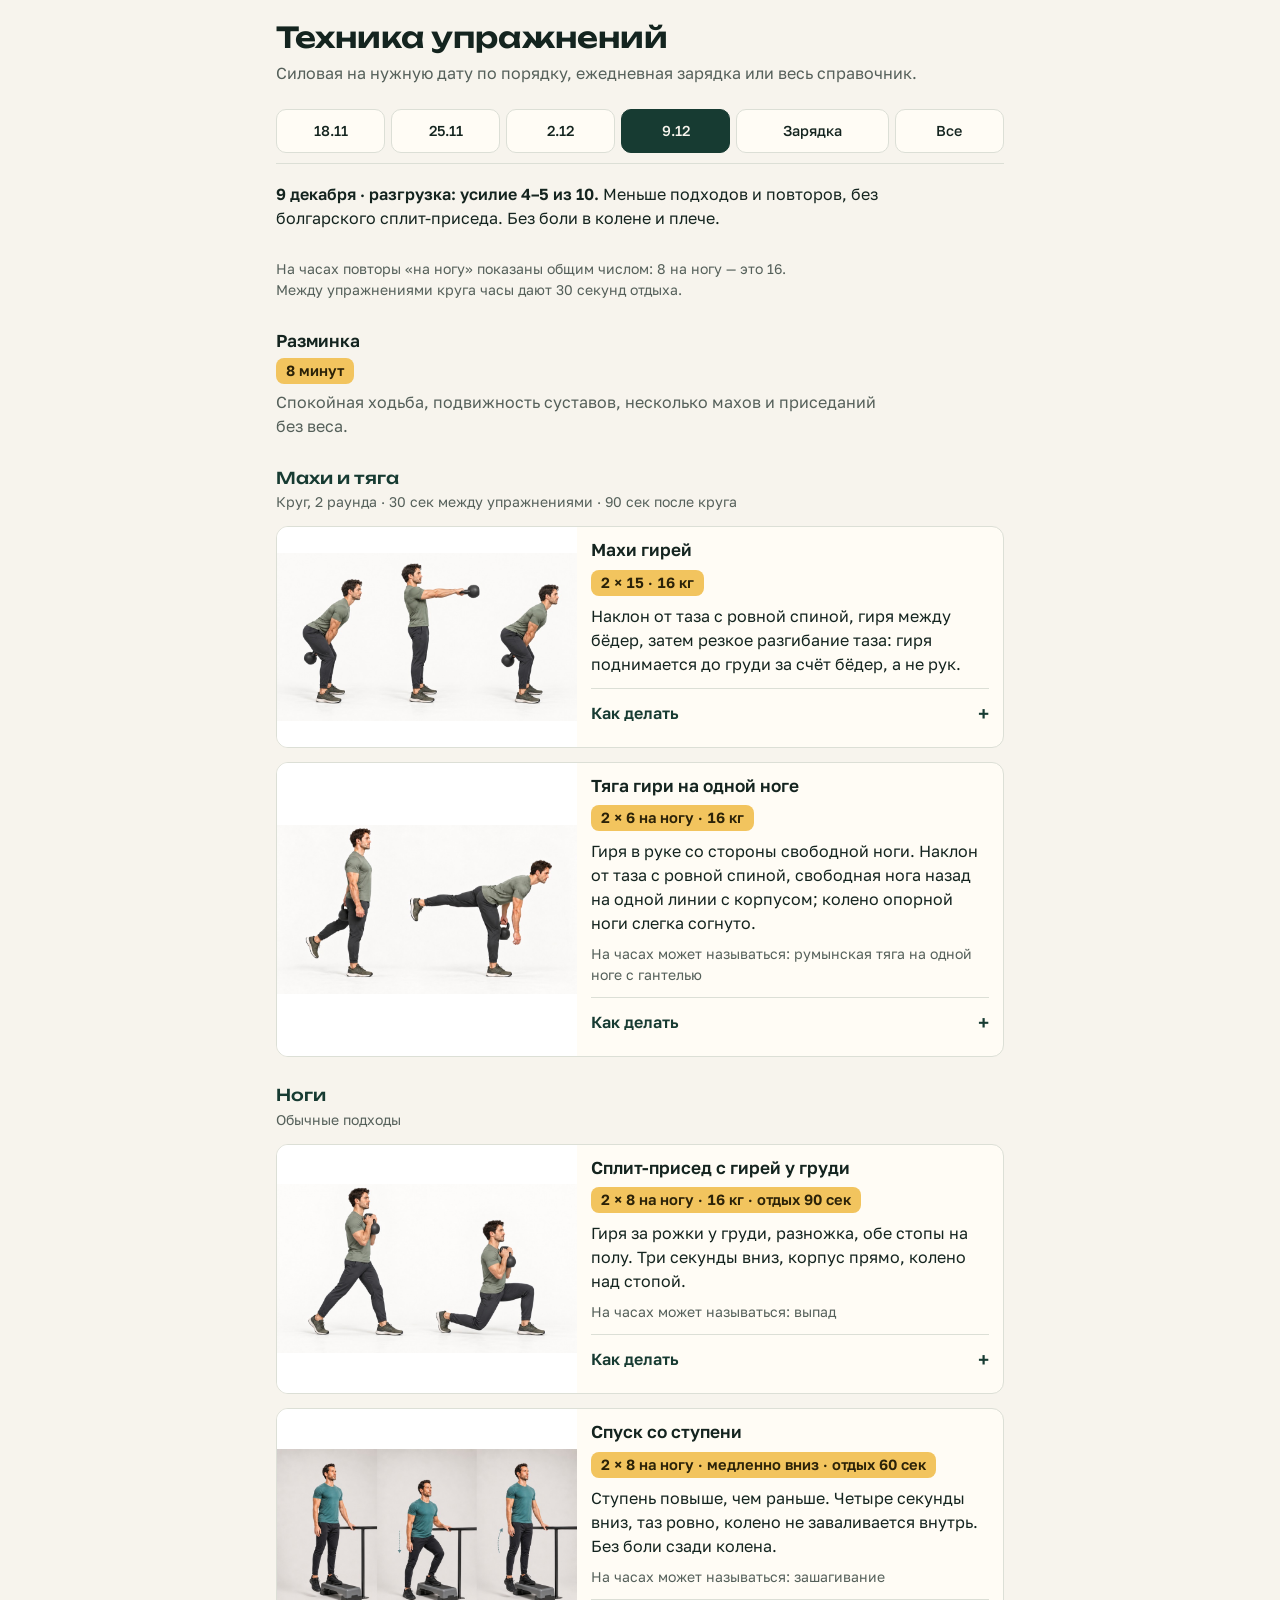
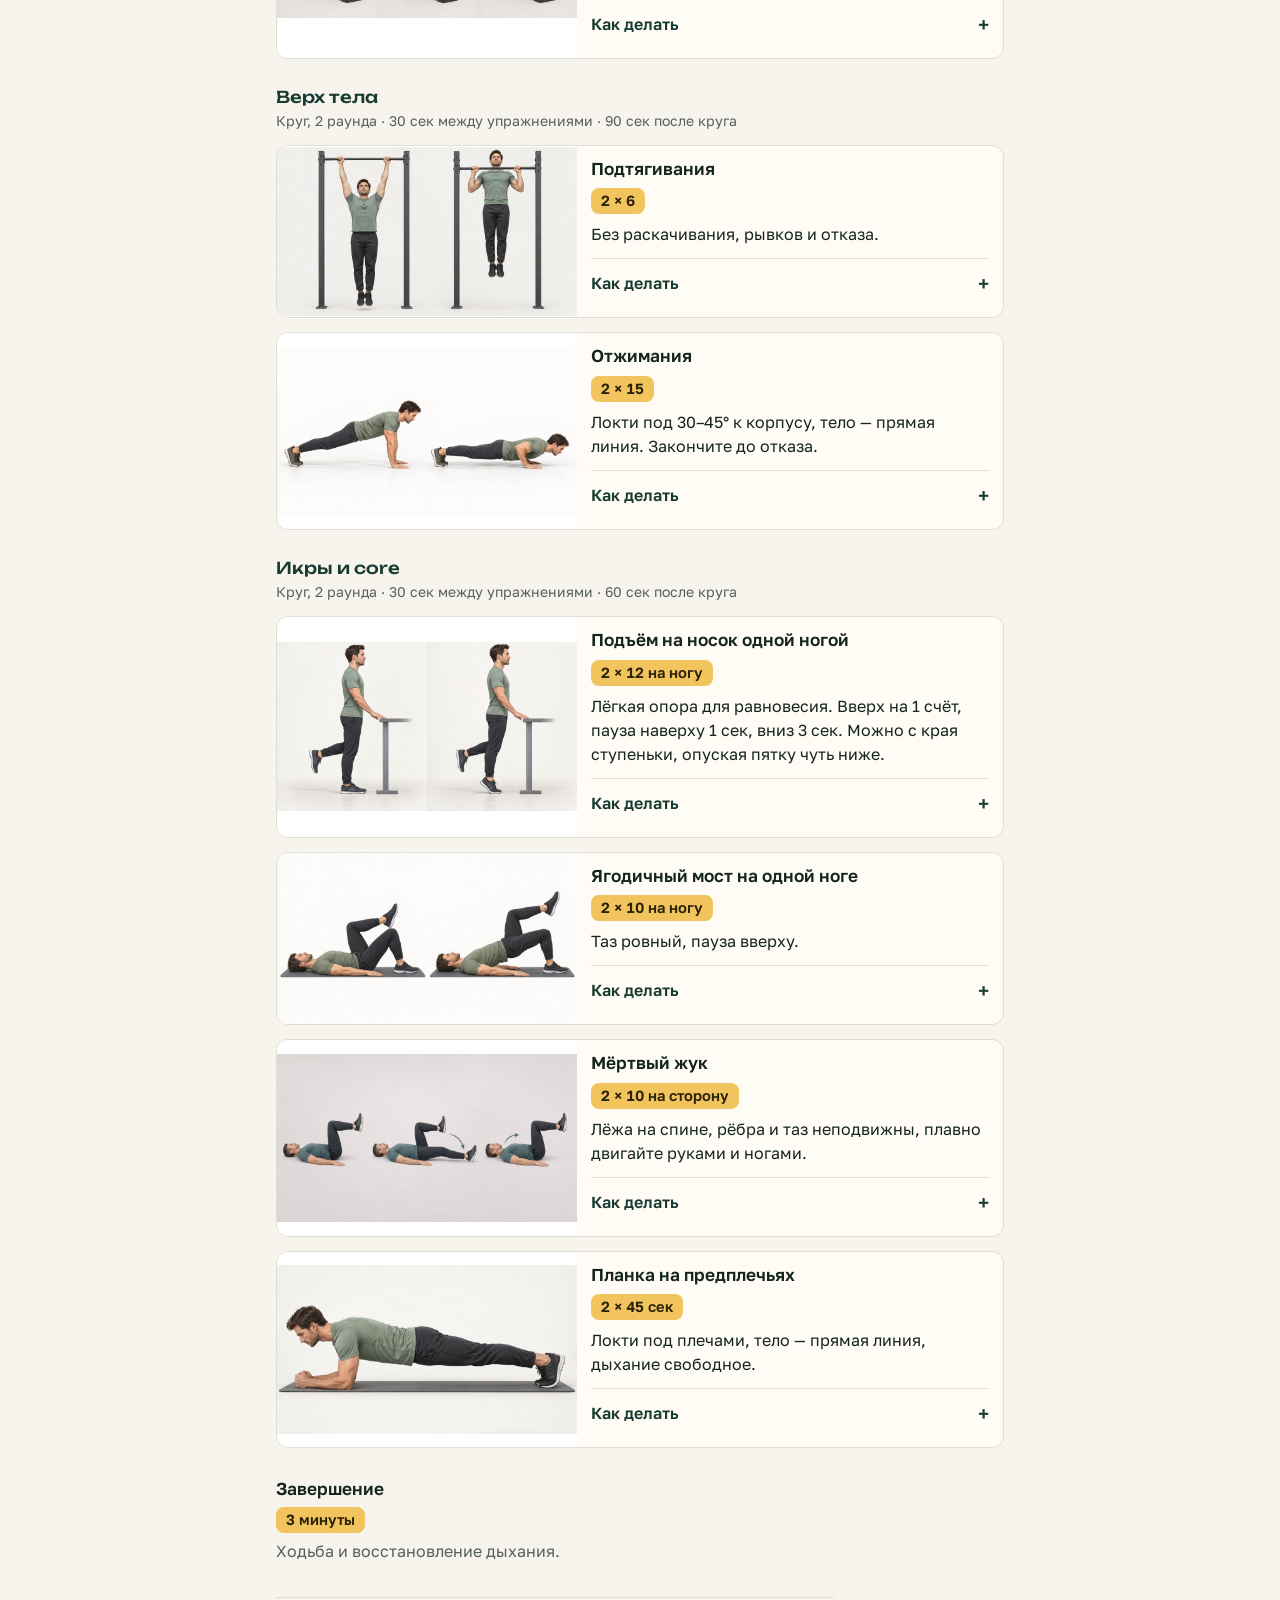
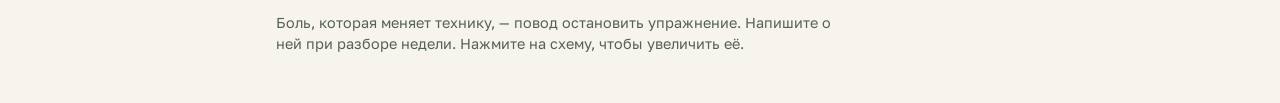
==== commit 6062ac50: "feat: страница техники — вкладка «Зарядка» с изометрией на носке Удержание на носке с прямым и согну" ====
--- a/technique/index.html
+++ b/technique/index.html
@@ -21,8 +21,10 @@
 h1{font:600 clamp(1.35rem,5vw,1.8rem)/1.2 var(--display);margin:0;text-wrap:balance}
 .sub{margin:6px 0 0;color:var(--muted)}
 .bar{position:sticky;top:env(safe-area-inset-top,0px);z-index:5;background:var(--bg);margin-top:14px;padding-block:10px;display:grid;gap:10px;border-bottom:1px solid var(--line)}
-.tabs{display:flex;gap:6px}
-.tabs button{flex:1 1 0;min-width:0;min-height:44px;padding:6px 8px;border:1px solid var(--line);border-radius:10px;background:var(--surface);color:var(--fg);font:500 .9rem/1.2 var(--sans);cursor:pointer}
+.tabs{display:grid;grid-template-columns:repeat(4,minmax(0,1fr));gap:6px}
+.tabs #tab-daily,.tabs #tab-all{grid-column:span 2}
+@media (min-width:560px){.tabs{grid-template-columns:repeat(4,minmax(0,1fr)) minmax(0,1.4fr) minmax(0,1fr)}.tabs #tab-daily,.tabs #tab-all{grid-column:auto}}
+.tabs button{min-width:0;min-height:44px;padding:6px 8px;border:1px solid var(--line);border-radius:10px;background:var(--surface);color:var(--fg);font:500 .9rem/1.2 var(--sans);cursor:pointer}
 .tabs button[aria-selected="true"]{background:var(--accent);border-color:var(--accent);color:var(--on-accent)}
 input[type=search]{width:100%;min-height:44px;padding:8px 12px;border:1px solid var(--line);border-radius:10px;background:var(--surface);color:var(--fg);font:400 1rem var(--sans)}
 :focus-visible{outline:2px solid var(--accent);outline-offset:2px}
@@ -62,19 +64,20 @@
 </style>
 <div class="wrap">
 <h1>Техника упражнений</h1>
-<p class="sub">Силовая на нужную дату по порядку или весь справочник.</p>
+<p class="sub">Силовая на нужную дату по порядку, ежедневная зарядка или весь справочник.</p>
 <div class="bar">
 <div class="tabs" role="tablist" aria-label="Что показать">
 <button type="button" role="tab" id="tab-w1" data-view="w1" aria-selected="false">18.11</button>
 <button type="button" role="tab" id="tab-w2" data-view="w2" aria-selected="false">25.11</button>
 <button type="button" role="tab" id="tab-w3" data-view="w3" aria-selected="false">2.12</button>
 <button type="button" role="tab" id="tab-w4" data-view="w4" aria-selected="false">9.12</button>
+<button type="button" role="tab" id="tab-daily" data-view="daily" aria-selected="false">Зарядка</button>
 <button type="button" role="tab" id="tab-all" data-view="all" aria-selected="false">Все</button>
 </div>
 <input type="search" id="q" placeholder="Найти упражнение" aria-label="Найти упражнение" hidden>
 </div>
 <main>
-<div class="view" id="view-w1"><p class="goal"><strong>18 ноября · неделя 1.</strong> Возврат к уровню 4 ноября после разгрузки.</p><p class="goal"><strong>Усилие 6–7 из 10.</strong> Последние 2–3 повтора даются с трудом. Опускание медленное, техника не ломается. Без боли в колене и плече.</p><p class="goal watch">На часах повторы «на ногу» показаны общим числом: 8 на ногу — это 16. Между упражнениями круга часы дают 30 секунд отдыха.</p><div class="plain"><h3>Разминка</h3><p class="dose">8 минут</p><p class="cue">Спокойная ходьба, подвижность суставов, несколько махов и приседаний без веса.</p></div><section class="block"><header><h2>Махи и тяга</h2><p class="note">Круг, 3 раунда · 30 сек между упражнениями · 90 сек после круга</p></header><article class="ex" data-search="махи гирей махи гирей двумя руками мощность разгибания бедра и выносливость задней поверхности. силовая работа  гиря">
+<div class="view" id="view-w1"><p class="goal"><strong>18 ноября · неделя 1.</strong> Возврат к уровню 4 ноября после разгрузки. Новое: боковая планка вместо обычной.</p><p class="goal"><strong>Усилие 6–7 из 10.</strong> Последние 2–3 повтора даются с трудом. Опускание медленное, техника не ломается. Без боли в колене и плече.</p><p class="goal watch">На часах повторы «на ногу» показаны общим числом: 8 на ногу — это 16. Между упражнениями круга часы дают 30 секунд отдыха.</p><div class="plain"><h3>Разминка</h3><p class="dose">8 минут</p><p class="cue">Спокойная ходьба, подвижность суставов, несколько махов и приседаний без веса.</p></div><section class="block"><header><h2>Махи и тяга</h2><p class="note">Круг, 3 раунда · 30 сек между упражнениями · 90 сек после круга</p></header><article class="ex" data-search="махи гирей махи гирей двумя руками мощность разгибания бедра и выносливость задней поверхности. силовая работа  гиря">
 <button class="pic" type="button" data-zoom="img/kettlebell_swing.jpg" aria-label="Увеличить схему: Махи гирей"><img src="img/kettlebell_swing.jpg" alt="Схема: Махи гирей" loading="lazy" width="960" height="540"></button>
 <div class="body"><h3>Махи гирей</h3><p class="dose">3 × 15 · 16 кг</p><p class="cue">Наклон от таза с ровной спиной, гиря между бёдер, затем резкое разгибание таза: гиря поднимается до груди за счёт бёдер, а не рук.</p>
 <details><summary>Как делать</summary><dl>
@@ -132,7 +135,7 @@
 <dt>Частые ошибки</dt><dd><ul><li>Провисать в пояснице</li><li>Разводить локти в стороны</li><li>Тянуть голову вперёд</li></ul></dd>
 </dl></details></div></article></section><section class="block"><header><h2>Икры и core</h2><p class="note">Круг, 2 раунда · 30 сек между упражнениями · 60 сек после круга</p></header><article class="ex" data-search="подъём на носок одной ногой подъём на носки сила голени и устойчивость стопы для подъёмов и спусков. силовая работа ">
 <button class="pic" type="button" data-zoom="img/single_leg_calf_raise.jpg" aria-label="Увеличить схему: Подъём на носок одной ногой"><img src="img/single_leg_calf_raise.jpg" alt="Схема: Подъём на носок одной ногой" loading="lazy" width="960" height="540"></button>
-<div class="body"><h3>Подъём на носок одной ногой</h3><p class="dose">2 × 15 на ногу</p><p class="cue">Лёгкая опора для равновесия, полная амплитуда, три секунды вниз.</p>
+<div class="body"><h3>Подъём на носок одной ногой</h3><p class="dose">2 × 15 на ногу</p><p class="cue">Лёгкая опора для равновесия. Вверх на 1 счёт, пауза наверху 1 сек, вниз 3 сек. Можно с края ступеньки, опуская пятку чуть ниже.</p>
 <details><summary>Как делать</summary><dl>
 <dt>Подготовка</dt><dd>Встаньте у устойчивой опоры, стопы параллельно, давление распределено равномерно.</dd>
 <dt>Выполнение</dt><dd>Поднимитесь на носки, задержитесь и медленно опуститесь до пола.</dd>
@@ -154,16 +157,16 @@
 <dt>Выполнение</dt><dd>Поочерёдно опускайте пятку к полу, удерживая рёбра и таз неподвижными.</dd>
 <dt>Дыхание</dt><dd>Длинный выдох во время опускания ноги, вдох при возврате.</dd>
 <dt>Частые ошибки</dt><dd><ul><li>Прогибать поясницу</li><li>Двигаться слишком быстро</li><li>Напрягать плечи</li></ul></dd>
-</dl></details></div></article><article class="ex" data-search="планка на предплечьях планка на предплечьях удержание корпуса прямой линией без прогиба поясницы. core и осанка ">
-<button class="pic" type="button" data-zoom="img/forearm_plank.jpg" aria-label="Увеличить схему: Планка на предплечьях"><img src="img/forearm_plank.jpg" alt="Схема: Планка на предплечьях" loading="lazy" width="960" height="540"></button>
-<div class="body"><h3>Планка на предплечьях</h3><p class="dose">2 × 60 сек</p><p class="cue">Локти под плечами, тело — прямая линия, дыхание свободное.</p>
-<details><summary>Как делать</summary><dl>
-<dt>Подготовка</dt><dd>Локти точно под плечами, предплечья на полу, опора на носки.</dd>
-<dt>Выполнение</dt><dd>Удерживайте прямую линию от головы до пяток: живот подтянут, ягодицы напряжены, таз не проваливается и не поднимается.</dd>
+</dl></details></div></article><article class="ex" data-search="боковая планка боковая планка боковая устойчивость корпуса и средняя ягодичная мышца: таз не проваливается, колено не заваливается внутрь. core и осанка ">
+<button class="pic" type="button" data-zoom="img/side_plank.jpg" aria-label="Увеличить схему: Боковая планка"><img src="img/side_plank.jpg" alt="Схема: Боковая планка" loading="lazy" width="960" height="540"></button>
+<div class="body"><h3>Боковая планка</h3><p class="dose">2 × 30 сек на каждую сторону · с опорой на колено</p><p class="cue">Опора на предплечье, локоть под плечом. Колени согнуты, как на левой схеме. Плечо, таз и колено на одной линии. Если левое плечо отзывается — замените на «Боковую стабилизацию лёжа» из вкладки «Все».</p><p class="watch">На часах может называться: боковая планка</p>
+<details><summary>Как делать</summary><dl>
+<dt>Подготовка</dt><dd>Лягте на бок, предплечье на коврике, локоть точно под плечом. Облегчённый вариант — колени согнуты под 90°, полный — ноги прямые, стопы одна на другой.</dd>
+<dt>Выполнение</dt><dd>Поднимите таз до прямой линии: плечо — таз — колено или от головы до пяток. Держите время, не проваливая таз, затем сразу смените сторону.</dd>
 <dt>Дыхание</dt><dd>Дышите ровно, не задерживайте дыхание.</dd>
-<dt>Частые ошибки</dt><dd><ul><li>Провисать в пояснице</li><li>Поднимать таз вверх</li><li>Опускать голову</li></ul></dd>
+<dt>Частые ошибки</dt><dd><ul><li>Опираться на прямую руку вместо предплечья</li><li>Ставить локоть дальше плеча</li><li>Проваливать или отводить таз назад</li><li>Поднимать плечо к уху</li></ul></dd>
 </dl></details></div></article></section><div class="plain"><h3>Завершение</h3><p class="dose">3 минуты</p><p class="cue">Ходьба и восстановление дыхания.</p></div></div>
-<div class="view" id="view-w2" hidden><p class="goal"><strong>25 ноября · неделя 2.</strong> Больше повторов, болгарский сплит-присед с гирей, третий подход спуска со ступени.</p><p class="goal"><strong>Усилие 6–7 из 10.</strong> Последние 2–3 повтора даются с трудом. Опускание медленное, техника не ломается. Без боли в колене и плече.</p><p class="goal watch">На часах повторы «на ногу» показаны общим числом: 8 на ногу — это 16. Между упражнениями круга часы дают 30 секунд отдыха.</p><div class="plain"><h3>Разминка</h3><p class="dose">8 минут</p><p class="cue">Спокойная ходьба, подвижность суставов, несколько махов и приседаний без веса.</p></div><section class="block"><header><h2>Махи и тяга</h2><p class="note">Круг, 3 раунда · 30 сек между упражнениями · 90 сек после круга</p></header><article class="ex" data-search="махи гирей махи гирей двумя руками мощность разгибания бедра и выносливость задней поверхности. силовая работа  гиря">
+<div class="view" id="view-w2" hidden><p class="goal"><strong>25 ноября · неделя 2.</strong> Больше повторов, болгарский сплит-присед с гирей вместо обычного сплит-приседа, третий подход спуска со ступени.</p><p class="goal"><strong>Усилие 6–7 из 10.</strong> Последние 2–3 повтора даются с трудом. Опускание медленное, техника не ломается. Без боли в колене и плече.</p><p class="goal watch">На часах повторы «на ногу» показаны общим числом: 8 на ногу — это 16. Между упражнениями круга часы дают 30 секунд отдыха.</p><div class="plain"><h3>Разминка</h3><p class="dose">8 минут</p><p class="cue">Спокойная ходьба, подвижность суставов, несколько махов и приседаний без веса.</p></div><section class="block"><header><h2>Махи и тяга</h2><p class="note">Круг, 3 раунда · 30 сек между упражнениями · 90 сек после круга</p></header><article class="ex" data-search="махи гирей махи гирей двумя руками мощность разгибания бедра и выносливость задней поверхности. силовая работа  гиря">
 <button class="pic" type="button" data-zoom="img/kettlebell_swing.jpg" aria-label="Увеличить схему: Махи гирей"><img src="img/kettlebell_swing.jpg" alt="Схема: Махи гирей" loading="lazy" width="960" height="540"></button>
 <div class="body"><h3>Махи гирей</h3><p class="dose">3 × 20 · 16 кг</p><p class="cue">Наклон от таза с ровной спиной, гиря между бёдер, затем резкое разгибание таза: гиря поднимается до груди за счёт бёдер, а не рук.</p>
 <details><summary>Как делать</summary><dl>
@@ -179,15 +182,7 @@
 <dt>Выполнение</dt><dd>Наклонитесь от таза с ровной спиной, вытягивая свободную ногу назад на одной линии с корпусом, и вернитесь.</dd>
 <dt>Дыхание</dt><dd>Вдох при наклоне, выдох при подъёме.</dd>
 <dt>Частые ошибки</dt><dd><ul><li>Округлять спину</li><li>Разворачивать таз</li><li>Тянуться гирей к полу за счёт спины</li></ul></dd>
-</dl></details></div></article></section><section class="block"><header><h2>Ноги</h2><p class="note">Обычные подходы</p></header><article class="ex" data-search="сплит-присед с гирей у груди сплит-присед с гирей у груди сила ног и контроль колена с дополнительным весом. силовая работа  гиря">
-<button class="pic" type="button" data-zoom="img/goblet_split_squat.jpg" aria-label="Увеличить схему: Сплит-присед с гирей у груди"><img src="img/goblet_split_squat.jpg" alt="Схема: Сплит-присед с гирей у груди" loading="lazy" width="960" height="540"></button>
-<div class="body"><h3>Сплит-присед с гирей у груди</h3><p class="dose">3 × 10 на ногу · 16 кг · отдых 90 сек</p><p class="cue">Гиря за рожки у груди, разножка, обе стопы на полу. Три секунды вниз, корпус прямо, колено над стопой.</p><p class="watch">На часах может называться: выпад</p>
-<details><summary>Как делать</summary><dl>
-<dt>Подготовка</dt><dd>Держите гирю за рожки у груди, поставьте ноги в разножку, обе стопы на полу.</dd>
-<dt>Выполнение</dt><dd>Опускайтесь вертикально, пока заднее колено почти не коснётся пола; корпус прямо, переднее колено над стопой.</dd>
-<dt>Дыхание</dt><dd>Вдох при опускании, выдох при подъёме.</dd>
-<dt>Частые ошибки</dt><dd><ul><li>Наклоняться вперёд</li><li>Заваливать колено внутрь</li><li>Отталкиваться задней ногой</li></ul></dd>
-</dl></details></div></article><article class="ex" data-search="болгарский сплит-присед болгарский сплит-присед односторонняя сила ног с большей амплитудой, чем в обычном сплит-приседе. силовая работа ">
+</dl></details></div></article></section><section class="block"><header><h2>Ноги</h2><p class="note">Обычные подходы</p></header><article class="ex" data-search="болгарский сплит-присед болгарский сплит-присед односторонняя сила ног с большей амплитудой, чем в обычном сплит-приседе. силовая работа ">
 <button class="pic" type="button" data-zoom="img/bulgarian_split_squat.jpg" aria-label="Увеличить схему: Болгарский сплит-присед"><img src="img/bulgarian_split_squat.jpg" alt="Схема: Болгарский сплит-присед" loading="lazy" width="960" height="540"></button>
 <div class="body"><h3>Болгарский сплит-присед</h3><p class="dose">3 × 8 на ногу · гиря у груди 16 кг · медленно вниз · отдых 75 сек</p><p class="cue">Подъём задней стопы на скамье или стуле, гиря за рожки у груди. Три секунды вниз до бедра почти параллельно полу, колено над стопой. Если колено или равновесие не держат — без гири.</p><p class="watch">На часах может называться: болгарский сплит-присед с гантелью</p>
 <details><summary>Как делать</summary><dl>
@@ -221,7 +216,7 @@
 <dt>Частые ошибки</dt><dd><ul><li>Провисать в пояснице</li><li>Разводить локти в стороны</li><li>Тянуть голову вперёд</li></ul></dd>
 </dl></details></div></article></section><section class="block"><header><h2>Икры и core</h2><p class="note">Круг, 2 раунда · 30 сек между упражнениями · 60 сек после круга</p></header><article class="ex" data-search="подъём на носок одной ногой подъём на носки сила голени и устойчивость стопы для подъёмов и спусков. силовая работа ">
 <button class="pic" type="button" data-zoom="img/single_leg_calf_raise.jpg" aria-label="Увеличить схему: Подъём на носок одной ногой"><img src="img/single_leg_calf_raise.jpg" alt="Схема: Подъём на носок одной ногой" loading="lazy" width="960" height="540"></button>
-<div class="body"><h3>Подъём на носок одной ногой</h3><p class="dose">2 × 18 на ногу</p><p class="cue">Лёгкая опора для равновесия, полная амплитуда, три секунды вниз.</p>
+<div class="body"><h3>Подъём на носок одной ногой</h3><p class="dose">2 × 18 на ногу</p><p class="cue">Лёгкая опора для равновесия. Вверх на 1 счёт, пауза наверху 1 сек, вниз 3 сек. Можно с края ступеньки, опуская пятку чуть ниже.</p>
 <details><summary>Как делать</summary><dl>
 <dt>Подготовка</dt><dd>Встаньте у устойчивой опоры, стопы параллельно, давление распределено равномерно.</dd>
 <dt>Выполнение</dt><dd>Поднимитесь на носки, задержитесь и медленно опуститесь до пола.</dd>
@@ -243,16 +238,16 @@
 <dt>Выполнение</dt><dd>Поочерёдно опускайте пятку к полу, удерживая рёбра и таз неподвижными.</dd>
 <dt>Дыхание</dt><dd>Длинный выдох во время опускания ноги, вдох при возврате.</dd>
 <dt>Частые ошибки</dt><dd><ul><li>Прогибать поясницу</li><li>Двигаться слишком быстро</li><li>Напрягать плечи</li></ul></dd>
-</dl></details></div></article><article class="ex" data-search="планка на предплечьях планка на предплечьях удержание корпуса прямой линией без прогиба поясницы. core и осанка ">
-<button class="pic" type="button" data-zoom="img/forearm_plank.jpg" aria-label="Увеличить схему: Планка на предплечьях"><img src="img/forearm_plank.jpg" alt="Схема: Планка на предплечьях" loading="lazy" width="960" height="540"></button>
-<div class="body"><h3>Планка на предплечьях</h3><p class="dose">2 × 60 сек</p><p class="cue">Локти под плечами, тело — прямая линия, дыхание свободное.</p>
-<details><summary>Как делать</summary><dl>
-<dt>Подготовка</dt><dd>Локти точно под плечами, предплечья на полу, опора на носки.</dd>
-<dt>Выполнение</dt><dd>Удерживайте прямую линию от головы до пяток: живот подтянут, ягодицы напряжены, таз не проваливается и не поднимается.</dd>
+</dl></details></div></article><article class="ex" data-search="боковая планка боковая планка боковая устойчивость корпуса и средняя ягодичная мышца: таз не проваливается, колено не заваливается внутрь. core и осанка ">
+<button class="pic" type="button" data-zoom="img/side_plank.jpg" aria-label="Увеличить схему: Боковая планка"><img src="img/side_plank.jpg" alt="Схема: Боковая планка" loading="lazy" width="960" height="540"></button>
+<div class="body"><h3>Боковая планка</h3><p class="dose">2 × 35 сек на каждую сторону</p><p class="cue">Опора на предплечье, локоть под плечом. Ноги прямые, как на правой схеме. От головы до пяток прямая линия. Если левое плечо отзывается — замените на «Боковую стабилизацию лёжа» из вкладки «Все».</p><p class="watch">На часах может называться: боковая планка</p>
+<details><summary>Как делать</summary><dl>
+<dt>Подготовка</dt><dd>Лягте на бок, предплечье на коврике, локоть точно под плечом. Облегчённый вариант — колени согнуты под 90°, полный — ноги прямые, стопы одна на другой.</dd>
+<dt>Выполнение</dt><dd>Поднимите таз до прямой линии: плечо — таз — колено или от головы до пяток. Держите время, не проваливая таз, затем сразу смените сторону.</dd>
 <dt>Дыхание</dt><dd>Дышите ровно, не задерживайте дыхание.</dd>
-<dt>Частые ошибки</dt><dd><ul><li>Провисать в пояснице</li><li>Поднимать таз вверх</li><li>Опускать голову</li></ul></dd>
+<dt>Частые ошибки</dt><dd><ul><li>Опираться на прямую руку вместо предплечья</li><li>Ставить локоть дальше плеча</li><li>Проваливать или отводить таз назад</li><li>Поднимать плечо к уху</li></ul></dd>
 </dl></details></div></article></section><div class="plain"><h3>Завершение</h3><p class="dose">3 минуты</p><p class="cue">Ходьба и восстановление дыхания.</p></div></div>
-<div class="view" id="view-w3" hidden><p class="goal"><strong>2 декабря · неделя 3.</strong> Самая объёмная: 4 круга махов и тяги, больше повторов в болгарском и спуске. Если махи с 16 кг стали лёгкими — скажите.</p><p class="goal"><strong>Усилие 6–7 из 10.</strong> Последние 2–3 повтора даются с трудом. Опускание медленное, техника не ломается. Без боли в колене и плече.</p><p class="goal watch">На часах повторы «на ногу» показаны общим числом: 8 на ногу — это 16. Между упражнениями круга часы дают 30 секунд отдыха.</p><div class="plain"><h3>Разминка</h3><p class="dose">8 минут</p><p class="cue">Спокойная ходьба, подвижность суставов, несколько махов и приседаний без веса.</p></div><section class="block"><header><h2>Махи и тяга</h2><p class="note">Круг, 4 раунда · 30 сек между упражнениями · 90 сек после круга</p></header><article class="ex" data-search="махи гирей махи гирей двумя руками мощность разгибания бедра и выносливость задней поверхности. силовая работа  гиря">
+<div class="view" id="view-w3" hidden><p class="goal"><strong>2 декабря · неделя 3.</strong> Самая объёмная: 4 круга махов и тяги, больше повторов в болгарском и спуске, боковая планка по 40 сек. Если махи с 16 кг стали лёгкими — скажите.</p><p class="goal"><strong>Усилие 6–7 из 10.</strong> Последние 2–3 повтора даются с трудом. Опускание медленное, техника не ломается. Без боли в колене и плече.</p><p class="goal watch">На часах повторы «на ногу» показаны общим числом: 8 на ногу — это 16. Между упражнениями круга часы дают 30 секунд отдыха.</p><div class="plain"><h3>Разминка</h3><p class="dose">8 минут</p><p class="cue">Спокойная ходьба, подвижность суставов, несколько махов и приседаний без веса.</p></div><section class="block"><header><h2>Махи и тяга</h2><p class="note">Круг, 4 раунда · 30 сек между упражнениями · 90 сек после круга</p></header><article class="ex" data-search="махи гирей махи гирей двумя руками мощность разгибания бедра и выносливость задней поверхности. силовая работа  гиря">
 <button class="pic" type="button" data-zoom="img/kettlebell_swing.jpg" aria-label="Увеличить схему: Махи гирей"><img src="img/kettlebell_swing.jpg" alt="Схема: Махи гирей" loading="lazy" width="960" height="540"></button>
 <div class="body"><h3>Махи гирей</h3><p class="dose">4 × 20 · 16 кг</p><p class="cue">Наклон от таза с ровной спиной, гиря между бёдер, затем резкое разгибание таза: гиря поднимается до груди за счёт бёдер, а не рук.</p>
 <details><summary>Как делать</summary><dl>
@@ -268,15 +263,7 @@
 <dt>Выполнение</dt><dd>Наклонитесь от таза с ровной спиной, вытягивая свободную ногу назад на одной линии с корпусом, и вернитесь.</dd>
 <dt>Дыхание</dt><dd>Вдох при наклоне, выдох при подъёме.</dd>
 <dt>Частые ошибки</dt><dd><ul><li>Округлять спину</li><li>Разворачивать таз</li><li>Тянуться гирей к полу за счёт спины</li></ul></dd>
-</dl></details></div></article></section><section class="block"><header><h2>Ноги</h2><p class="note">Обычные подходы</p></header><article class="ex" data-search="сплит-присед с гирей у груди сплит-присед с гирей у груди сила ног и контроль колена с дополнительным весом. силовая работа  гиря">
-<button class="pic" type="button" data-zoom="img/goblet_split_squat.jpg" aria-label="Увеличить схему: Сплит-присед с гирей у груди"><img src="img/goblet_split_squat.jpg" alt="Схема: Сплит-присед с гирей у груди" loading="lazy" width="960" height="540"></button>
-<div class="body"><h3>Сплит-присед с гирей у груди</h3><p class="dose">3 × 10 на ногу · 16 кг · отдых 90 сек</p><p class="cue">Гиря за рожки у груди, разножка, обе стопы на полу. Три секунды вниз, корпус прямо, колено над стопой.</p><p class="watch">На часах может называться: выпад</p>
-<details><summary>Как делать</summary><dl>
-<dt>Подготовка</dt><dd>Держите гирю за рожки у груди, поставьте ноги в разножку, обе стопы на полу.</dd>
-<dt>Выполнение</dt><dd>Опускайтесь вертикально, пока заднее колено почти не коснётся пола; корпус прямо, переднее колено над стопой.</dd>
-<dt>Дыхание</dt><dd>Вдох при опускании, выдох при подъёме.</dd>
-<dt>Частые ошибки</dt><dd><ul><li>Наклоняться вперёд</li><li>Заваливать колено внутрь</li><li>Отталкиваться задней ногой</li></ul></dd>
-</dl></details></div></article><article class="ex" data-search="болгарский сплит-присед болгарский сплит-присед односторонняя сила ног с большей амплитудой, чем в обычном сплит-приседе. силовая работа ">
+</dl></details></div></article></section><section class="block"><header><h2>Ноги</h2><p class="note">Обычные подходы</p></header><article class="ex" data-search="болгарский сплит-присед болгарский сплит-присед односторонняя сила ног с большей амплитудой, чем в обычном сплит-приседе. силовая работа ">
 <button class="pic" type="button" data-zoom="img/bulgarian_split_squat.jpg" aria-label="Увеличить схему: Болгарский сплит-присед"><img src="img/bulgarian_split_squat.jpg" alt="Схема: Болгарский сплит-присед" loading="lazy" width="960" height="540"></button>
 <div class="body"><h3>Болгарский сплит-присед</h3><p class="dose">3 × 10 на ногу · гиря у груди 16 кг · медленно вниз · отдых 75 сек</p><p class="cue">Подъём задней стопы на скамье или стуле, гиря за рожки у груди. Три секунды вниз до бедра почти параллельно полу, колено над стопой. Если колено или равновесие не держат — без гири.</p><p class="watch">На часах может называться: болгарский сплит-присед с гантелью</p>
 <details><summary>Как делать</summary><dl>
@@ -310,7 +297,7 @@
 <dt>Частые ошибки</dt><dd><ul><li>Провисать в пояснице</li><li>Разводить локти в стороны</li><li>Тянуть голову вперёд</li></ul></dd>
 </dl></details></div></article></section><section class="block"><header><h2>Икры и core</h2><p class="note">Круг, 2 раунда · 30 сек между упражнениями · 60 сек после круга</p></header><article class="ex" data-search="подъём на носок одной ногой подъём на носки сила голени и устойчивость стопы для подъёмов и спусков. силовая работа ">
 <button class="pic" type="button" data-zoom="img/single_leg_calf_raise.jpg" aria-label="Увеличить схему: Подъём на носок одной ногой"><img src="img/single_leg_calf_raise.jpg" alt="Схема: Подъём на носок одной ногой" loading="lazy" width="960" height="540"></button>
-<div class="body"><h3>Подъём на носок одной ногой</h3><p class="dose">2 × 20 на ногу</p><p class="cue">Лёгкая опора для равновесия, полная амплитуда, три секунды вниз.</p>
+<div class="body"><h3>Подъём на носок одной ногой</h3><p class="dose">2 × 20 на ногу</p><p class="cue">Лёгкая опора для равновесия. Вверх на 1 счёт, пауза наверху 1 сек, вниз 3 сек. Можно с края ступеньки, опуская пятку чуть ниже.</p>
 <details><summary>Как делать</summary><dl>
 <dt>Подготовка</dt><dd>Встаньте у устойчивой опоры, стопы параллельно, давление распределено равномерно.</dd>
 <dt>Выполнение</dt><dd>Поднимитесь на носки, задержитесь и медленно опуститесь до пола.</dd>
@@ -332,14 +319,14 @@
 <dt>Выполнение</dt><dd>Поочерёдно опускайте пятку к полу, удерживая рёбра и таз неподвижными.</dd>
 <dt>Дыхание</dt><dd>Длинный выдох во время опускания ноги, вдох при возврате.</dd>
 <dt>Частые ошибки</dt><dd><ul><li>Прогибать поясницу</li><li>Двигаться слишком быстро</li><li>Напрягать плечи</li></ul></dd>
-</dl></details></div></article><article class="ex" data-search="планка на предплечьях планка на предплечьях удержание корпуса прямой линией без прогиба поясницы. core и осанка ">
-<button class="pic" type="button" data-zoom="img/forearm_plank.jpg" aria-label="Увеличить схему: Планка на предплечьях"><img src="img/forearm_plank.jpg" alt="Схема: Планка на предплечьях" loading="lazy" width="960" height="540"></button>
-<div class="body"><h3>Планка на предплечьях</h3><p class="dose">2 × 60 сек</p><p class="cue">Локти под плечами, тело — прямая линия, дыхание свободное.</p>
-<details><summary>Как делать</summary><dl>
-<dt>Подготовка</dt><dd>Локти точно под плечами, предплечья на полу, опора на носки.</dd>
-<dt>Выполнение</dt><dd>Удерживайте прямую линию от головы до пяток: живот подтянут, ягодицы напряжены, таз не проваливается и не поднимается.</dd>
+</dl></details></div></article><article class="ex" data-search="боковая планка боковая планка боковая устойчивость корпуса и средняя ягодичная мышца: таз не проваливается, колено не заваливается внутрь. core и осанка ">
+<button class="pic" type="button" data-zoom="img/side_plank.jpg" aria-label="Увеличить схему: Боковая планка"><img src="img/side_plank.jpg" alt="Схема: Боковая планка" loading="lazy" width="960" height="540"></button>
+<div class="body"><h3>Боковая планка</h3><p class="dose">2 × 40 сек на каждую сторону</p><p class="cue">Опора на предплечье, локоть под плечом. Ноги прямые, как на правой схеме. От головы до пяток прямая линия. Если левое плечо отзывается — замените на «Боковую стабилизацию лёжа» из вкладки «Все».</p><p class="watch">На часах может называться: боковая планка</p>
+<details><summary>Как делать</summary><dl>
+<dt>Подготовка</dt><dd>Лягте на бок, предплечье на коврике, локоть точно под плечом. Облегчённый вариант — колени согнуты под 90°, полный — ноги прямые, стопы одна на другой.</dd>
+<dt>Выполнение</dt><dd>Поднимите таз до прямой линии: плечо — таз — колено или от головы до пяток. Держите время, не проваливая таз, затем сразу смените сторону.</dd>
 <dt>Дыхание</dt><dd>Дышите ровно, не задерживайте дыхание.</dd>
-<dt>Частые ошибки</dt><dd><ul><li>Провисать в пояснице</li><li>Поднимать таз вверх</li><li>Опускать голову</li></ul></dd>
+<dt>Частые ошибки</dt><dd><ul><li>Опираться на прямую руку вместо предплечья</li><li>Ставить локоть дальше плеча</li><li>Проваливать или отводить таз назад</li><li>Поднимать плечо к уху</li></ul></dd>
 </dl></details></div></article></section><div class="plain"><h3>Завершение</h3><p class="dose">3 минуты</p><p class="cue">Ходьба и восстановление дыхания.</p></div></div>
 <div class="view" id="view-w4" hidden><p class="goal"><strong>9 декабря · разгрузка: усилие 4–5 из 10.</strong> Меньше подходов и повторов, без болгарского сплит-приседа. Без боли в колене и плече.</p><p class="goal watch">На часах повторы «на ногу» показаны общим числом: 8 на ногу — это 16. Между упражнениями круга часы дают 30 секунд отдыха.</p><div class="plain"><h3>Разминка</h3><p class="dose">8 минут</p><p class="cue">Спокойная ходьба, подвижность суставов, несколько махов и приседаний без веса.</p></div><section class="block"><header><h2>Махи и тяга</h2><p class="note">Круг, 2 раунда · 30 сек между упражнениями · 90 сек после круга</p></header><article class="ex" data-search="махи гирей махи гирей двумя руками мощность разгибания бедра и выносливость задней поверхности. силовая работа  гиря">
 <button class="pic" type="button" data-zoom="img/kettlebell_swing.jpg" aria-label="Увеличить схему: Махи гирей"><img src="img/kettlebell_swing.jpg" alt="Схема: Махи гирей" loading="lazy" width="960" height="540"></button>
@@ -391,7 +378,7 @@
 <dt>Частые ошибки</dt><dd><ul><li>Провисать в пояснице</li><li>Разводить локти в стороны</li><li>Тянуть голову вперёд</li></ul></dd>
 </dl></details></div></article></section><section class="block"><header><h2>Икры и core</h2><p class="note">Круг, 2 раунда · 30 сек между упражнениями · 60 сек после круга</p></header><article class="ex" data-search="подъём на носок одной ногой подъём на носки сила голени и устойчивость стопы для подъёмов и спусков. силовая работа ">
 <button class="pic" type="button" data-zoom="img/single_leg_calf_raise.jpg" aria-label="Увеличить схему: Подъём на носок одной ногой"><img src="img/single_leg_calf_raise.jpg" alt="Схема: Подъём на носок одной ногой" loading="lazy" width="960" height="540"></button>
-<div class="body"><h3>Подъём на носок одной ногой</h3><p class="dose">2 × 12 на ногу</p><p class="cue">Лёгкая опора для равновесия, полная амплитуда, три секунды вниз.</p>
+<div class="body"><h3>Подъём на носок одной ногой</h3><p class="dose">2 × 12 на ногу</p><p class="cue">Лёгкая опора для равновесия. Вверх на 1 счёт, пауза наверху 1 сек, вниз 3 сек. Можно с края ступеньки, опуская пятку чуть ниже.</p>
 <details><summary>Как делать</summary><dl>
 <dt>Подготовка</dt><dd>Встаньте у устойчивой опоры, стопы параллельно, давление распределено равномерно.</dd>
 <dt>Выполнение</dt><dd>Поднимитесь на носки, задержитесь и медленно опуститесь до пола.</dd>
@@ -422,6 +409,23 @@
 <dt>Дыхание</dt><dd>Дышите ровно, не задерживайте дыхание.</dd>
 <dt>Частые ошибки</dt><dd><ul><li>Провисать в пояснице</li><li>Поднимать таз вверх</li><li>Опускать голову</li></ul></dd>
 </dl></details></div></article></section><div class="plain"><h3>Завершение</h3><p class="dose">3 минуты</p><p class="cue">Ходьба и восстановление дыхания.</p></div></div>
+<div class="view" id="view-daily" hidden><p class="goal"><strong>Каждый день после вращений в суставах</strong>, пока ощущается левый ахилл. Это удержания, а не подъёмы: поднялись на носок на половину высоты и держите. Около 10 минут.</p><p class="goal"><strong>Без боли.</strong> Главная проверка — утро следующего дня: если ахилл или плечо хуже, чем накануне, уменьшите усилие и напишите в разборе. Перед пробежкой можно сделать 2 удержания на левую ногу.</p><section class="block"><header><h2>Ахилл</h2><p class="note">Сначала левая нога, потом правая · отдыхом служит работа другой ноги</p></header><article class="ex" data-search="удержание на носке, колено прямое удержание на носке изометрия для ахиллова сухожилия и икры: сухожилие держит нагрузку без движения. силовая работа ">
+<button class="pic" type="button" data-zoom="img/single_leg_calf_raise.jpg" aria-label="Увеличить схему: Удержание на носке, колено прямое"><img src="img/single_leg_calf_raise.jpg" alt="Схема: Удержание на носке, колено прямое" loading="lazy" width="960" height="540"></button>
+<div class="body"><h3>Удержание на носке, колено прямое</h3><p class="dose">Левая 4 × 30–45 сек · правая 2 × 30–45 сек</p><p class="cue">Половина высоты, давить в пол, усилие 6–7 из 10. Если без веса легко — гиря 16 кг в руке со стороны опорной ноги.</p>
+<details><summary>Как делать</summary><dl>
+<dt>Подготовка</dt><dd>Встаньте на одну ногу у стены или стола, кончики пальцев на опоре — только для равновесия. Колено опорной ноги прямое, свободная нога согнута назад.</dd>
+<dt>Выполнение</dt><dd>Поднимитесь на носок примерно на половину высоты: пятка над полом на 3–5 см. Держите 30–45 секунд, давя подушечкой стопы в пол, будто хотите подняться выше. Опуститесь и смените ногу.</dd>
+<dt>Дыхание</dt><dd>Дышите ровно всё удержание.</dd>
+<dt>Частые ошибки</dt><dd><ul><li>Заваливать стопу наружу, на мизинец</li><li>Опускать пятку к концу подхода</li><li>Переносить вес на руки</li><li>Задерживать дыхание</li></ul></dd>
+</dl></details></div></article><article class="ex" data-search="удержание на носке с согнутым коленом удержание на носке с согнутым коленом изометрия для камбаловидной мышцы — она сильнее всего нагружает ахилл при беге. силовая работа ">
+<button class="pic" type="button" data-zoom="img/bent_knee_calf_raise.jpg" aria-label="Увеличить схему: Удержание на носке с согнутым коленом"><img src="img/bent_knee_calf_raise.jpg" alt="Схема: Удержание на носке с согнутым коленом" loading="lazy" width="960" height="540"></button>
+<div class="body"><h3>Удержание на носке с согнутым коленом</h3><p class="dose">Левая 4 × 30–45 сек · правая 2 × 30–45 сек</p><p class="cue">Колено согнуто на 30–40° и не разгибается. Половина высоты, усилие 6–7 из 10.</p>
+<details><summary>Как делать</summary><dl>
+<dt>Подготовка</dt><dd>Встаньте на одну ногу у опоры, кончики пальцев на опоре. Согните опорное колено на 30–40° и держите этот угол всё время.</dd>
+<dt>Выполнение</dt><dd>Не разгибая колено, поднимитесь на носок примерно на половину высоты. Держите 30–45 секунд, давя подушечкой стопы в пол. Опуститесь и смените ногу.</dd>
+<dt>Дыхание</dt><dd>Дышите ровно всё удержание.</dd>
+<dt>Частые ошибки</dt><dd><ul><li>Разгибать колено во время удержания</li><li>Заваливать стопу наружу, на мизинец</li><li>Опускать пятку к концу подхода</li><li>Переносить вес на руки</li><li>Задерживать дыхание</li></ul></dd>
+</dl></details></div></article></section><section class="block"><header><h2>Плечо</h2><p class="note">Мягко, без движения и без боли</p></header><div class="plain"><h3>Наружная ротация в дверном проёме</h3><p class="dose">3 × 30 сек · усилие 3–5 из 10</p><p class="cue">Локоть прижат к боку и согнут под 90°. Тыльной стороной кисти давите в косяк наружу.</p></div><div class="plain"><h3>Отведение в стену</h3><p class="dose">3 × 30 сек · усилие 3–5 из 10</p><p class="cue">Встаньте боком к стене, рука вдоль тела. Давите ребром ладони или предплечьем в стену в сторону.</p></div></section></div>
 <div class="view" id="view-all" hidden><section class="block" data-group><header><h2>Силовая работа</h2></header><article class="ex" data-search="махи гирей двумя руками махи гирей двумя руками мощность разгибания бедра и выносливость задней поверхности. силовая работа  гиря">
 <button class="pic" type="button" data-zoom="img/kettlebell_swing.jpg" aria-label="Увеличить схему: Махи гирей двумя руками"><img src="img/kettlebell_swing.jpg" alt="Схема: Махи гирей двумя руками" loading="lazy" width="960" height="540"></button>
 <div class="body"><h3>Махи гирей двумя руками</h3><p class="cue">Мощность разгибания бедра и выносливость задней поверхности.</p>
@@ -518,6 +522,30 @@
 <dt>Выполнение</dt><dd>Поднимитесь на носки, задержитесь и медленно опуститесь до пола.</dd>
 <dt>Дыхание</dt><dd>Выдох на подъёме, вдох при опускании.</dd>
 <dt>Частые ошибки</dt><dd><ul><li>Заваливать стопы наружу</li><li>Пружинить</li><li>Переносить вес на руки</li></ul></dd>
+</dl></details></div></article><article class="ex" data-search="подъём на носок с согнутым коленом подъём на носок с согнутым коленом сила камбаловидной мышцы и ахиллова сухожилия для бега и спусков. силовая работа ">
+<button class="pic" type="button" data-zoom="img/bent_knee_calf_raise.jpg" aria-label="Увеличить схему: Подъём на носок с согнутым коленом"><img src="img/bent_knee_calf_raise.jpg" alt="Схема: Подъём на носок с согнутым коленом" loading="lazy" width="960" height="540"></button>
+<div class="body"><h3>Подъём на носок с согнутым коленом</h3><p class="cue">Сила камбаловидной мышцы и ахиллова сухожилия для бега и спусков.</p>
+<details><summary>Как делать</summary><dl>
+<dt>Подготовка</dt><dd>Встаньте на одну ногу у опоры, опорное колено согнуто на 30–40°.</dd>
+<dt>Выполнение</dt><dd>Не меняя угла в колене, поднимитесь на носок как можно выше на 1 счёт, задержитесь на 1 секунду и опуститесь за 3 секунды.</dd>
+<dt>Дыхание</dt><dd>Выдох на подъёме, вдох при опускании.</dd>
+<dt>Частые ошибки</dt><dd><ul><li>Разгибать колено на подъёме</li><li>Пружинить внизу</li><li>Заваливать стопу наружу</li></ul></dd>
+</dl></details></div></article><article class="ex" data-search="удержание на носке удержание на носке изометрия для ахиллова сухожилия и икры: сухожилие держит нагрузку без движения. силовая работа ">
+<button class="pic" type="button" data-zoom="img/single_leg_calf_raise.jpg" aria-label="Увеличить схему: Удержание на носке"><img src="img/single_leg_calf_raise.jpg" alt="Схема: Удержание на носке" loading="lazy" width="960" height="540"></button>
+<div class="body"><h3>Удержание на носке</h3><p class="cue">Изометрия для ахиллова сухожилия и икры: сухожилие держит нагрузку без движения.</p>
+<details><summary>Как делать</summary><dl>
+<dt>Подготовка</dt><dd>Встаньте на одну ногу у стены или стола, кончики пальцев на опоре — только для равновесия. Колено опорной ноги прямое, свободная нога согнута назад.</dd>
+<dt>Выполнение</dt><dd>Поднимитесь на носок примерно на половину высоты: пятка над полом на 3–5 см. Держите 30–45 секунд, давя подушечкой стопы в пол, будто хотите подняться выше. Опуститесь и смените ногу.</dd>
+<dt>Дыхание</dt><dd>Дышите ровно всё удержание.</dd>
+<dt>Частые ошибки</dt><dd><ul><li>Заваливать стопу наружу, на мизинец</li><li>Опускать пятку к концу подхода</li><li>Переносить вес на руки</li><li>Задерживать дыхание</li></ul></dd>
+</dl></details></div></article><article class="ex" data-search="удержание на носке с согнутым коленом удержание на носке с согнутым коленом изометрия для камбаловидной мышцы — она сильнее всего нагружает ахилл при беге. силовая работа ">
+<button class="pic" type="button" data-zoom="img/bent_knee_calf_raise.jpg" aria-label="Увеличить схему: Удержание на носке с согнутым коленом"><img src="img/bent_knee_calf_raise.jpg" alt="Схема: Удержание на носке с согнутым коленом" loading="lazy" width="960" height="540"></button>
+<div class="body"><h3>Удержание на носке с согнутым коленом</h3><p class="cue">Изометрия для камбаловидной мышцы — она сильнее всего нагружает ахилл при беге.</p>
+<details><summary>Как делать</summary><dl>
+<dt>Подготовка</dt><dd>Встаньте на одну ногу у опоры, кончики пальцев на опоре. Согните опорное колено на 30–40° и держите этот угол всё время.</dd>
+<dt>Выполнение</dt><dd>Не разгибая колено, поднимитесь на носок примерно на половину высоты. Держите 30–45 секунд, давя подушечкой стопы в пол. Опуститесь и смените ногу.</dd>
+<dt>Дыхание</dt><dd>Дышите ровно всё удержание.</dd>
+<dt>Частые ошибки</dt><dd><ul><li>Разгибать колено во время удержания</li><li>Заваливать стопу наружу, на мизинец</li><li>Опускать пятку к концу подхода</li><li>Переносить вес на руки</li><li>Задерживать дыхание</li></ul></dd>
 </dl></details></div></article><article class="ex" data-search="ягодичный мост ягодичный мост укрепление ягодичных мышц и контроль таза. силовая работа ">
 <button class="pic" type="button" data-zoom="img/glute_bridge.jpg" aria-label="Увеличить схему: Ягодичный мост"><img src="img/glute_bridge.jpg" alt="Схема: Ягодичный мост" loading="lazy" width="960" height="540"></button>
 <div class="body"><h3>Ягодичный мост</h3><p class="cue">Укрепление ягодичных мышц и контроль таза.</p>
@@ -566,6 +594,14 @@
 <dt>Выполнение</dt><dd>Удерживайте прямую линию от головы до пяток: живот подтянут, ягодицы напряжены, таз не проваливается и не поднимается.</dd>
 <dt>Дыхание</dt><dd>Дышите ровно, не задерживайте дыхание.</dd>
 <dt>Частые ошибки</dt><dd><ul><li>Провисать в пояснице</li><li>Поднимать таз вверх</li><li>Опускать голову</li></ul></dd>
+</dl></details></div></article><article class="ex" data-search="боковая планка боковая планка боковая устойчивость корпуса и средняя ягодичная мышца: таз не проваливается, колено не заваливается внутрь. core и осанка ">
+<button class="pic" type="button" data-zoom="img/side_plank.jpg" aria-label="Увеличить схему: Боковая планка"><img src="img/side_plank.jpg" alt="Схема: Боковая планка" loading="lazy" width="960" height="540"></button>
+<div class="body"><h3>Боковая планка</h3><p class="cue">Боковая устойчивость корпуса и средняя ягодичная мышца: таз не проваливается, колено не заваливается внутрь.</p>
+<details><summary>Как делать</summary><dl>
+<dt>Подготовка</dt><dd>Лягте на бок, предплечье на коврике, локоть точно под плечом. Облегчённый вариант — колени согнуты под 90°, полный — ноги прямые, стопы одна на другой.</dd>
+<dt>Выполнение</dt><dd>Поднимите таз до прямой линии: плечо — таз — колено или от головы до пяток. Держите время, не проваливая таз, затем сразу смените сторону.</dd>
+<dt>Дыхание</dt><dd>Дышите ровно, не задерживайте дыхание.</dd>
+<dt>Частые ошибки</dt><dd><ul><li>Опираться на прямую руку вместо предплечья</li><li>Ставить локоть дальше плеча</li><li>Проваливать или отводить таз назад</li><li>Поднимать плечо к уху</li></ul></dd>
 </dl></details></div></article><article class="ex" data-search="боковая стабилизация лёжа боковая стабилизация лёжа стабилизация боковой линии корпуса без опоры на болезненное плечо. core и осанка ">
 <button class="pic" type="button" data-zoom="img/side_core.jpg" aria-label="Увеличить схему: Боковая стабилизация лёжа"><img src="img/side_core.jpg" alt="Схема: Боковая стабилизация лёжа" loading="lazy" width="960" height="540"></button>
 <div class="body"><h3>Боковая стабилизация лёжа</h3><p class="cue">Стабилизация боковой линии корпуса без опоры на болезненное плечо.</p>
@@ -661,7 +697,7 @@
 <dialog id="zoom"><img id="zoom-img" alt=""><button type="button" id="zoom-close">Закрыть</button></dialog>
 <script>
 (function(){
-  var views=['w1','w2','w3','w4','all'];
+  var views=['w1','w2','w3','w4','daily','all'];
   var q=document.getElementById('q');
   function show(v){
     views.forEach(function(n){
